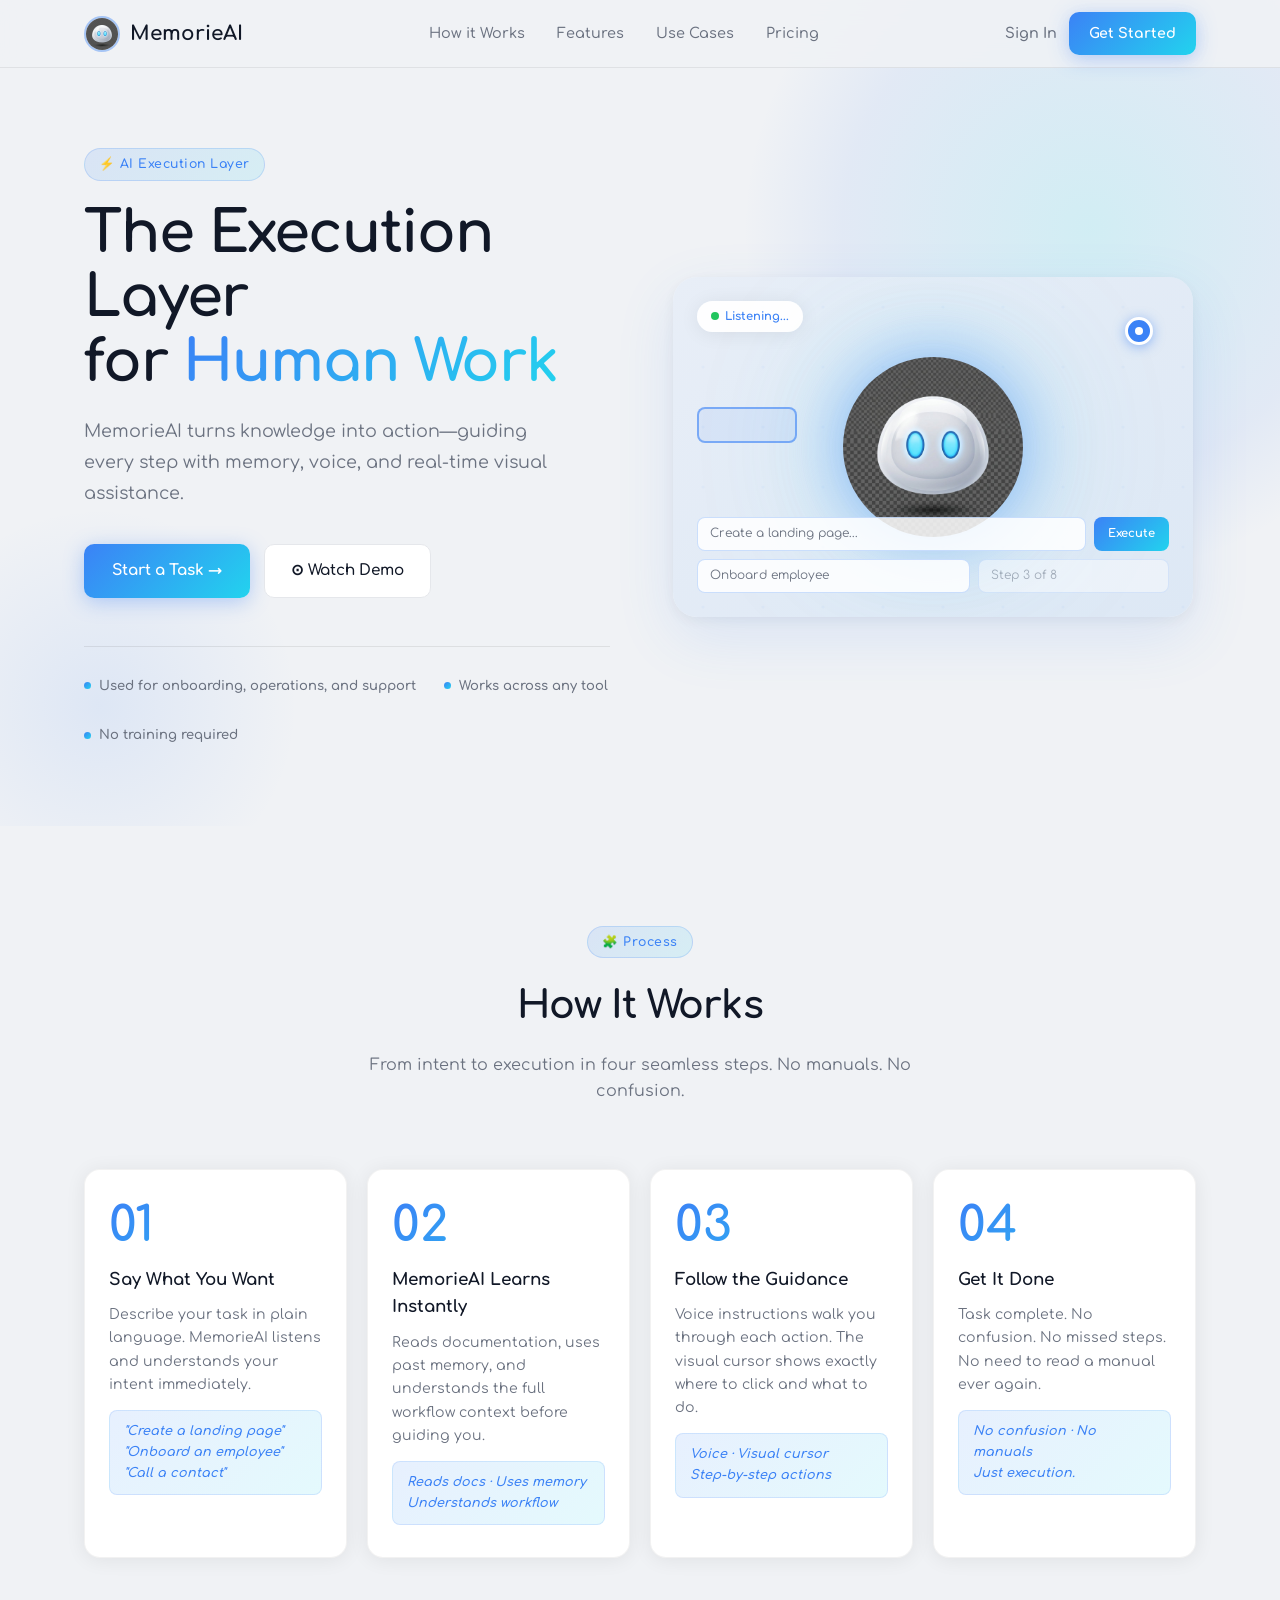
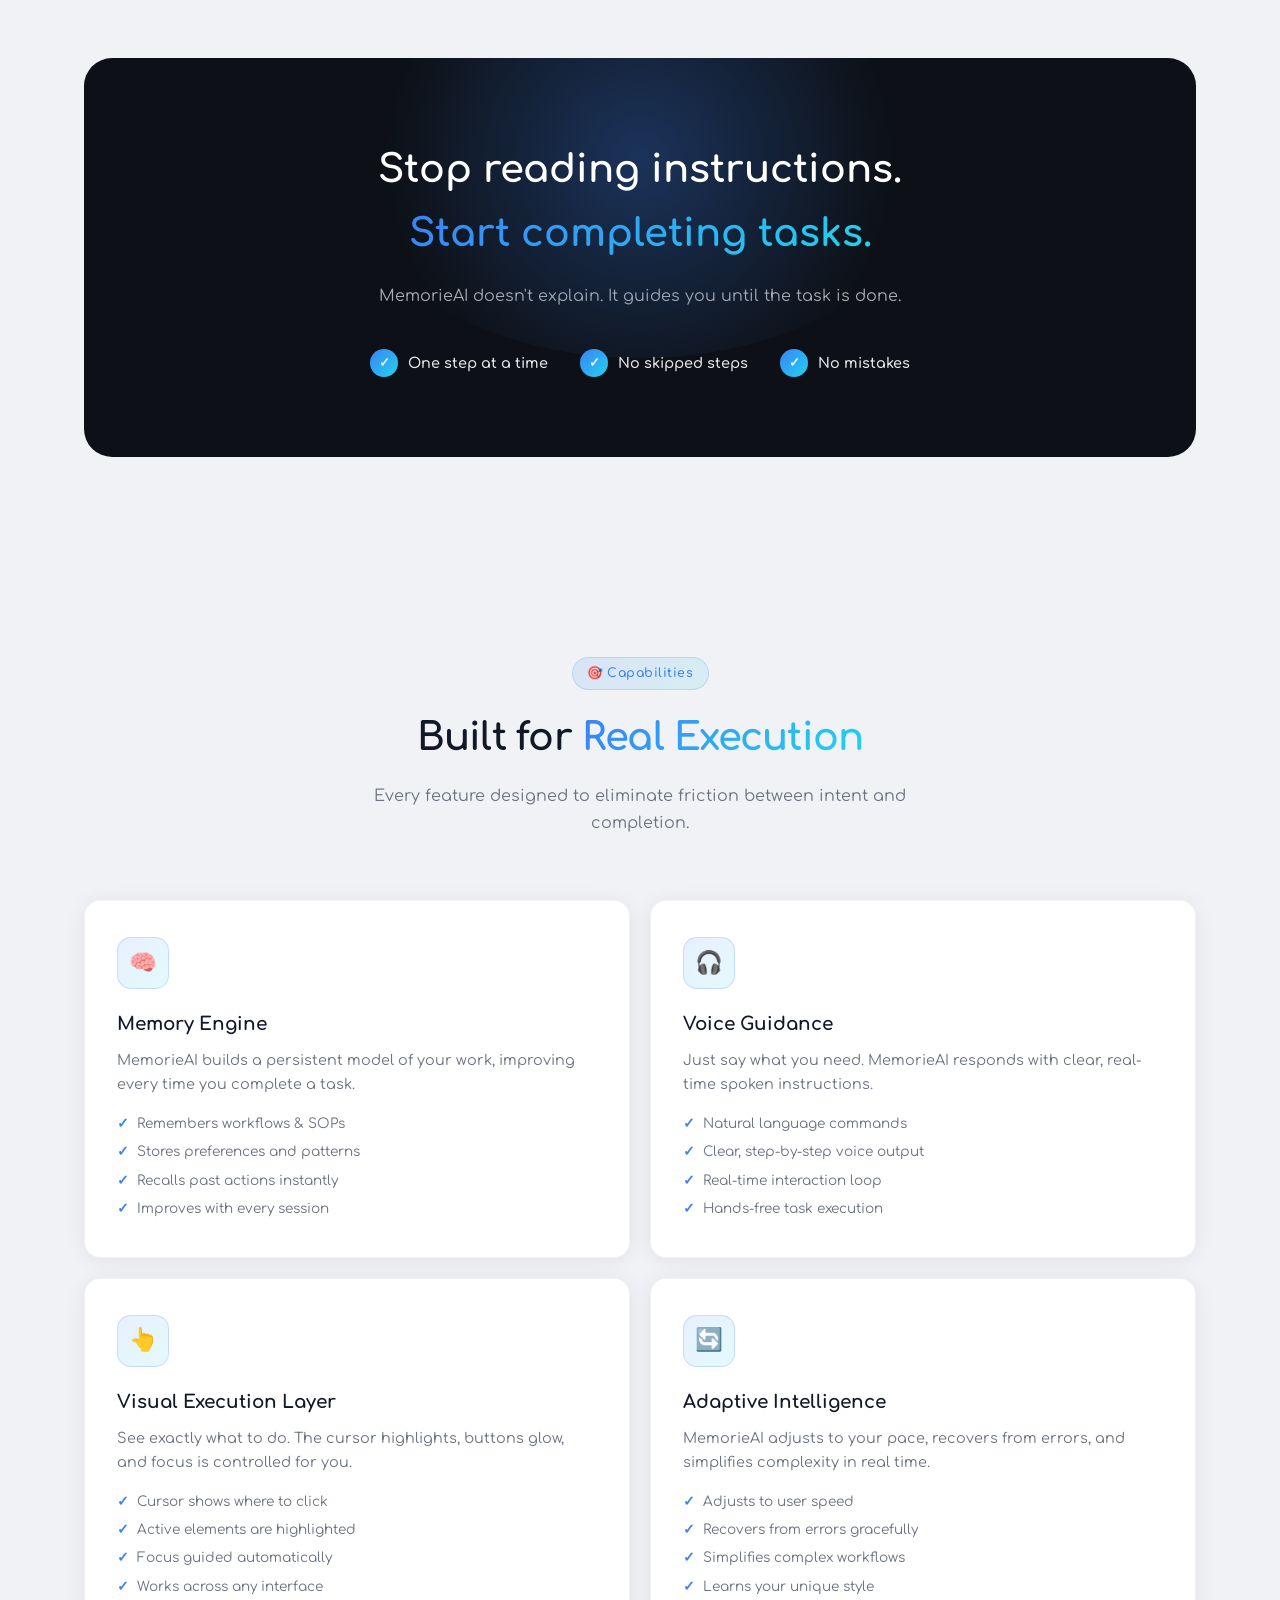
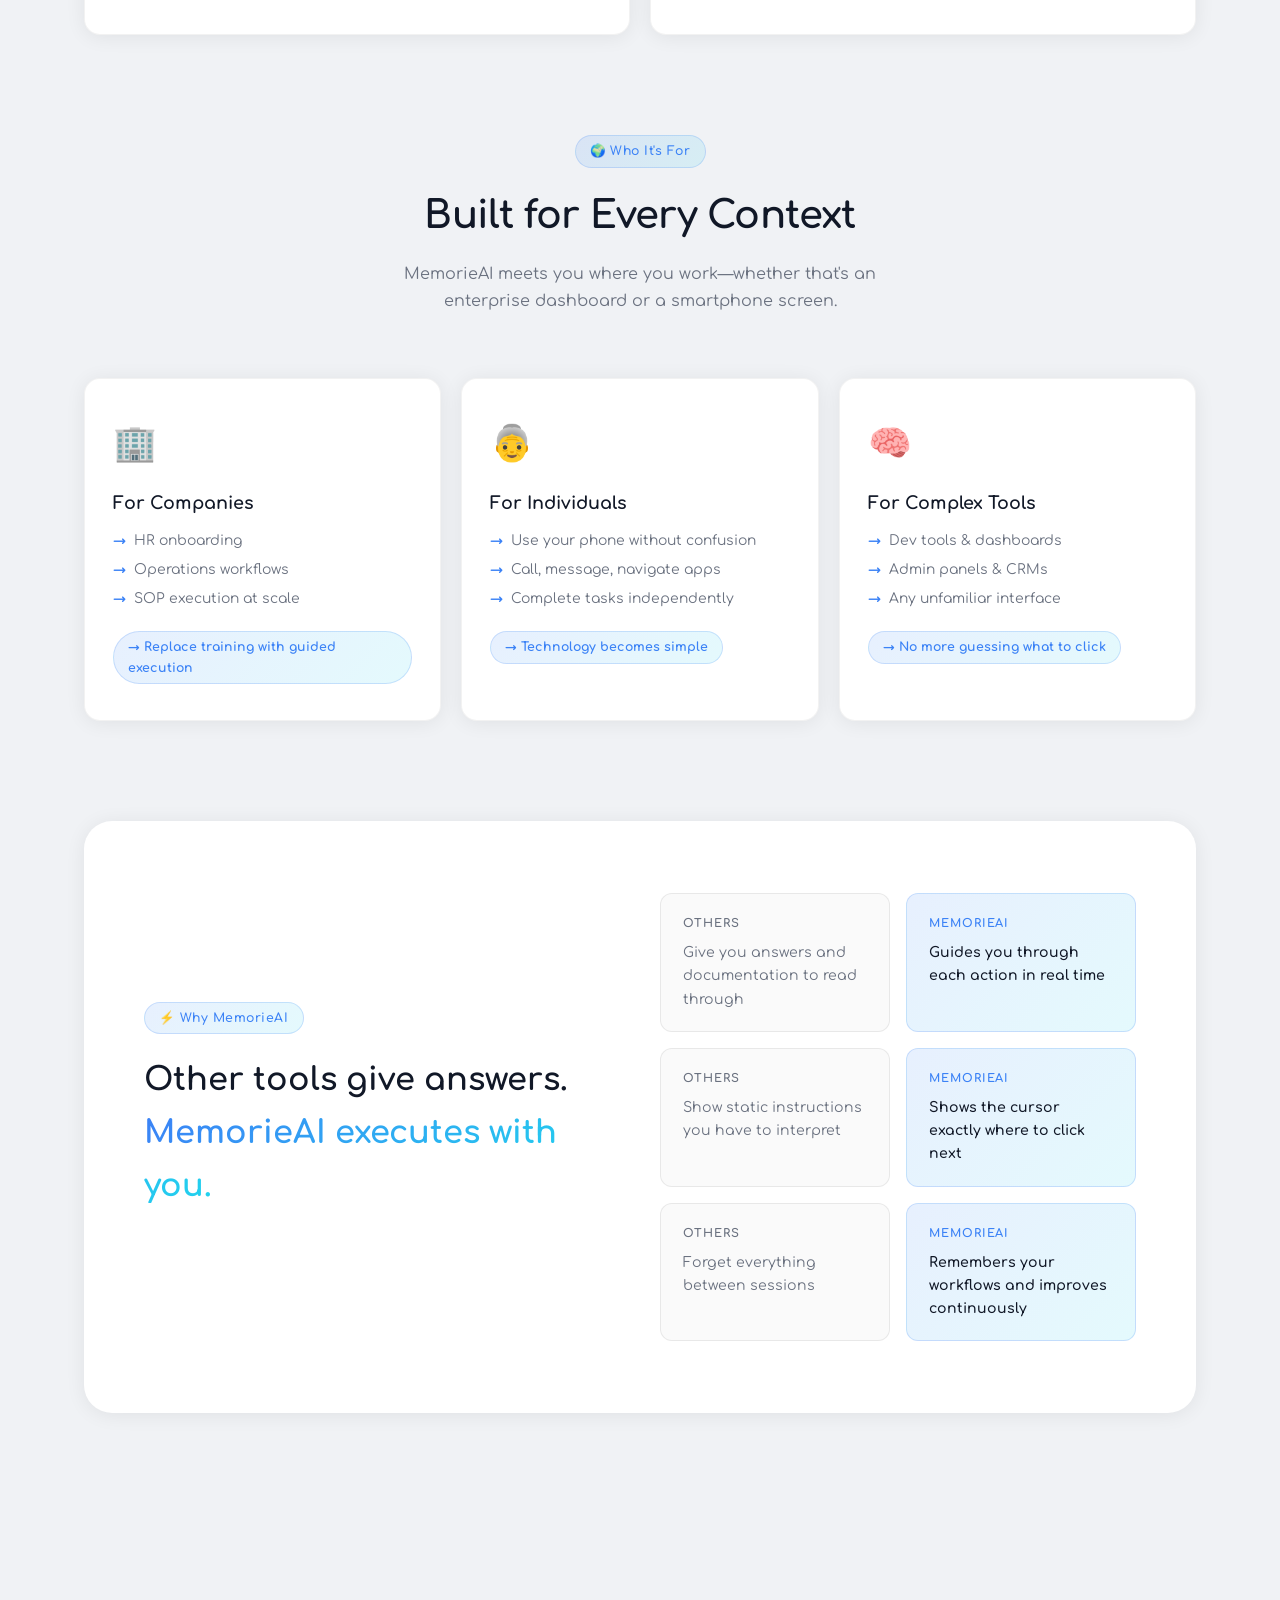
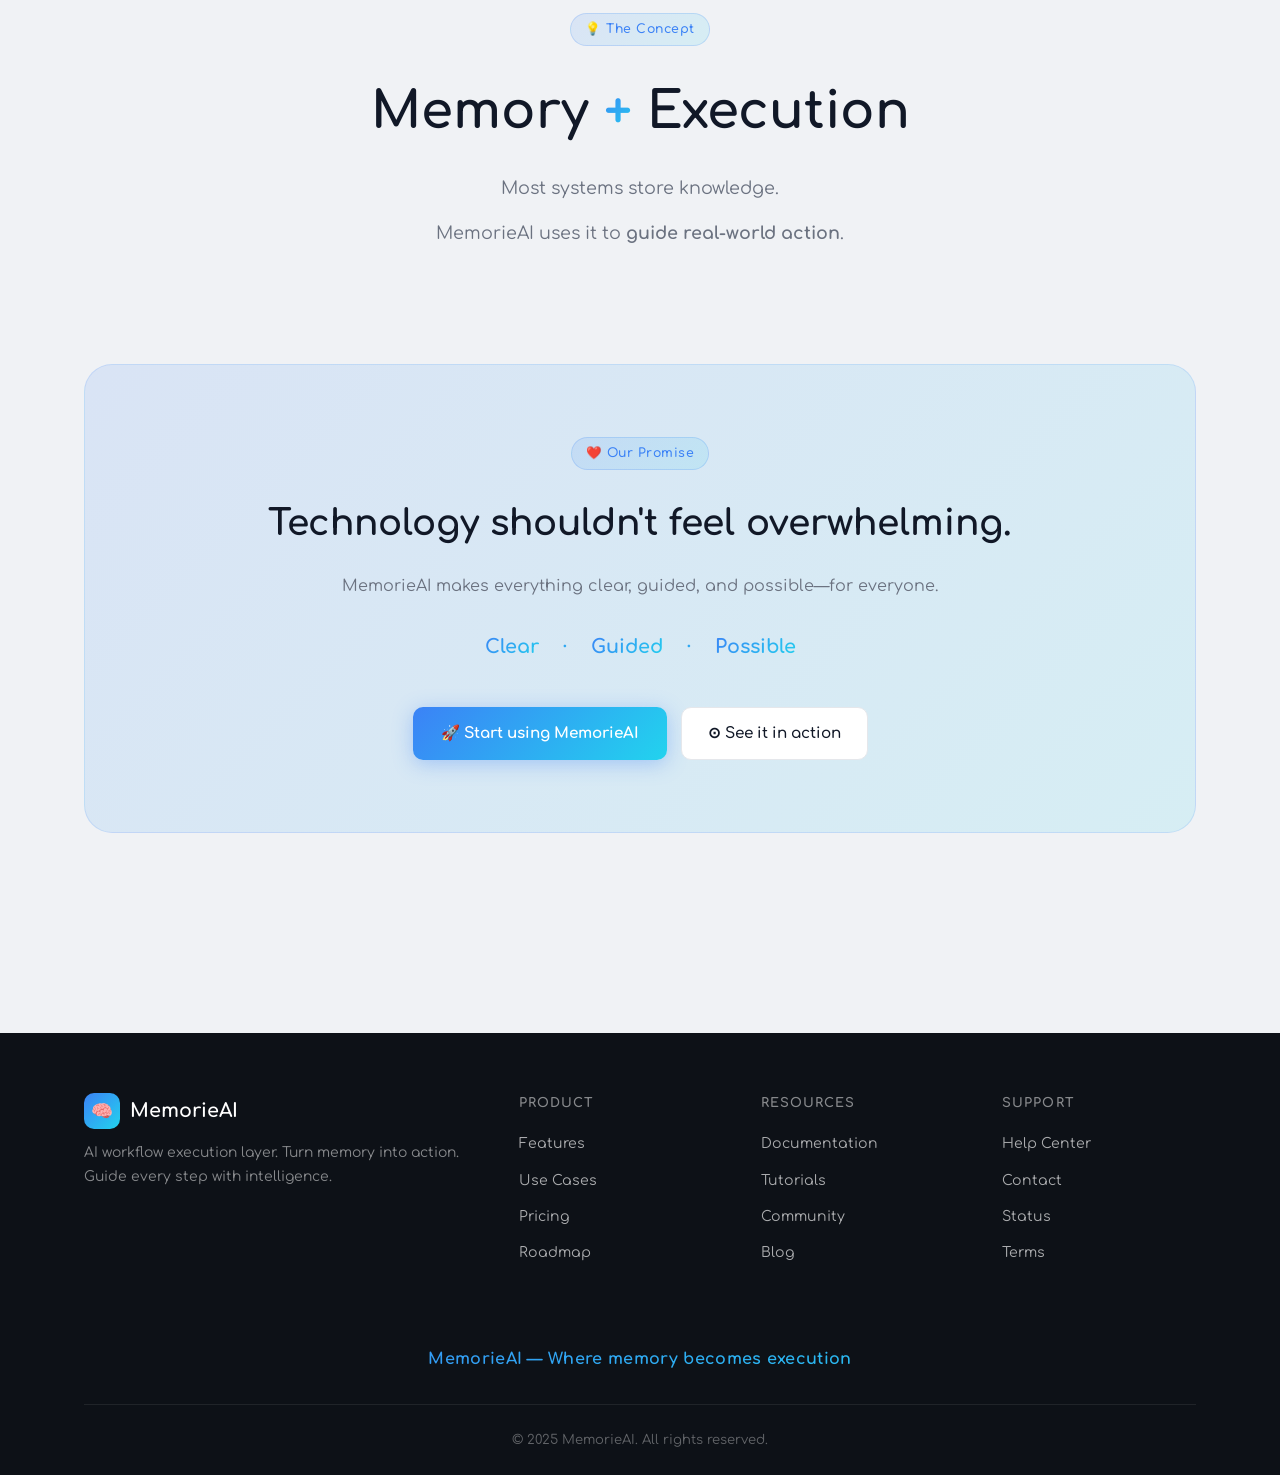
==== index.html @ c33ad973 "Add files via upload" ====
<!DOCTYPE html>
<html lang="en">
<head>
<meta charset="UTF-8" />
<meta name="viewport" content="width=device-width, initial-scale=1.0" />
<title>MemorieAI — Where memory becomes execution</title>
<link rel="preconnect" href="https://fonts.googleapis.com" />
<link rel="preconnect" href="https://fonts.gstatic.com" crossorigin />
<link href="https://fonts.googleapis.com/css2?family=Comfortaa:wght@300;400;500;600;700&display=swap" rel="stylesheet" />
<style>
/* ─── RESET & BASE ─── */
*, *::before, *::after { box-sizing: border-box; margin: 0; padding: 0; }
html { scroll-behavior: smooth; }

/* ─── MONTGET fallback stack (local font name users may have installed) ─── */
@font-face {
  font-family: 'Moonget';
  src: local('Moonget'), local('moonget');
  font-weight: 400 900;
}

:root {
  --bg:          #f0f2f5;
  --bg-card:     #ffffff;
  --bg-dark:     #0d1117;
  --text:        #111827;
  --text-muted:  #6b7280;
  --accent-blue: #3b82f6;
  --accent-cyan: #22d3ee;
  --gradient:    linear-gradient(135deg, #3b82f6 0%, #22d3ee 100%);
  --gradient-soft: linear-gradient(135deg, rgba(59,130,246,.12) 0%, rgba(34,211,238,.12) 100%);
  --radius:      16px;
  --radius-sm:   10px;
  --shadow:      0 2px 20px rgba(0,0,0,.07);
  --shadow-lg:   0 8px 40px rgba(59,130,246,.15);
  --font-head:   'Moonget', 'Comfortaa', sans-serif;
  --font-body:   'Comfortaa', sans-serif;
  --nav-h:       68px;
}

body {
  font-family: var(--font-body);
  background: var(--bg);
  color: var(--text);
  line-height: 1.65;
  overflow-x: hidden;
}

/* ─── SCROLLBAR ─── */
::-webkit-scrollbar { width: 6px; }
::-webkit-scrollbar-track { background: var(--bg); }
::-webkit-scrollbar-thumb { background: var(--accent-blue); border-radius: 99px; }

/* ─── UTILITY ─── */
.container { max-width: 1160px; margin: 0 auto; padding: 0 24px; }
.gradient-text {
  background: var(--gradient);
  -webkit-background-clip: text;
  -webkit-text-fill-color: transparent;
  background-clip: text;
}
.chip {
  display: inline-flex; align-items: center; gap: 6px;
  font-size: .78rem; font-weight: 600; letter-spacing: .04em;
  padding: 5px 14px; border-radius: 99px;
  background: var(--gradient-soft);
  color: var(--accent-blue); border: 1px solid rgba(59,130,246,.2);
}
.btn-primary {
  display: inline-flex; align-items: center; gap: 8px;
  padding: 14px 28px; border-radius: 10px;
  background: var(--gradient); color: #fff;
  font-family: var(--font-body); font-size: .95rem; font-weight: 700;
  border: none; cursor: pointer; text-decoration: none;
  transition: opacity .2s, transform .2s, box-shadow .2s;
  box-shadow: 0 4px 20px rgba(59,130,246,.35);
}
.btn-primary:hover { opacity: .92; transform: translateY(-1px); box-shadow: var(--shadow-lg); }
.btn-secondary {
  display: inline-flex; align-items: center; gap: 8px;
  padding: 13px 26px; border-radius: 10px;
  background: var(--bg-card); color: var(--text);
  font-family: var(--font-body); font-size: .95rem; font-weight: 600;
  border: 1.5px solid #e5e7eb; cursor: pointer; text-decoration: none;
  transition: border-color .2s, box-shadow .2s;
}
.btn-secondary:hover { border-color: var(--accent-blue); box-shadow: 0 0 0 3px rgba(59,130,246,.08); }

/* ─── NAVBAR ─── */
nav {
  position: fixed; top: 0; left: 0; right: 0; z-index: 100;
  height: var(--nav-h);
  background: rgba(240,242,245,.88);
  backdrop-filter: blur(14px);
  -webkit-backdrop-filter: blur(14px);
  border-bottom: 1px solid rgba(0,0,0,.07);
}
.nav-inner {
  display: flex; align-items: center; justify-content: space-between;
  height: 100%;
}
.logo {
  display: flex; align-items: center; gap: 10px;
  font-family: var(--font-head); font-size: 1.25rem; font-weight: 700;
  color: var(--text); text-decoration: none;
}
.logo-icon {
  width: 36px; height: 36px; border-radius: 10px;
  background: var(--gradient);
  display: flex; align-items: center; justify-content: center;
  font-size: 1.1rem;
}
.nav-links { display: flex; gap: 32px; list-style: none; }
.nav-links a {
  font-size: .9rem; font-weight: 500; color: var(--text-muted);
  text-decoration: none; transition: color .2s;
}
.nav-links a:hover { color: var(--accent-blue); }
.nav-actions { display: flex; align-items: center; gap: 12px; }
.nav-signin {
  font-size: .9rem; font-weight: 600; color: var(--text-muted);
  text-decoration: none; transition: color .2s;
}
.nav-signin:hover { color: var(--text); }

/* ─── HERO ─── */
.hero {
  padding: calc(var(--nav-h) + 80px) 0 80px;
  position: relative; overflow: hidden;
}
.hero-bg-blob {
  position: absolute; top: -120px; right: -160px;
  width: 700px; height: 700px; border-radius: 50%;
  background: radial-gradient(circle, rgba(34,211,238,.15) 0%, rgba(59,130,246,.08) 50%, transparent 70%);
  pointer-events: none;
}
.hero-bg-blob2 {
  position: absolute; bottom: -80px; left: -100px;
  width: 400px; height: 400px; border-radius: 50%;
  background: radial-gradient(circle, rgba(59,130,246,.1) 0%, transparent 70%);
  pointer-events: none;
}
.hero-inner {
  display: grid; grid-template-columns: 1fr 1fr;
  gap: 60px; align-items: center;
}
.hero-label { margin-bottom: 20px; }
.hero h1 {
  font-family: var(--font-head); font-size: clamp(2.4rem, 4.5vw, 3.6rem);
  font-weight: 800; line-height: 1.12; letter-spacing: -.02em;
  margin-bottom: 22px;
}
.hero p {
  font-size: 1.1rem; color: var(--text-muted);
  max-width: 480px; margin-bottom: 36px; line-height: 1.75;
}
.hero-cta { display: flex; gap: 14px; flex-wrap: wrap; }
.trust-strip {
  margin-top: 48px; padding-top: 28px;
  border-top: 1px solid rgba(0,0,0,.08);
  display: flex; gap: 28px; flex-wrap: wrap;
}
.trust-item {
  display: flex; align-items: center; gap: 8px;
  font-size: .82rem; font-weight: 600; color: var(--text-muted);
}
.trust-dot {
  width: 7px; height: 7px; border-radius: 50%;
  background: var(--gradient);
}

/* ─── HERO VISUAL ─── */
.hero-visual {
  position: relative; display: flex;
  align-items: center; justify-content: center;
}
.visual-card {
  width: 100%; max-width: 520px;
  background: linear-gradient(145deg, #e8eef7 0%, #dde8f5 100%);
  border-radius: 24px;
  padding: 32px;
  position: relative;
  box-shadow: 0 20px 60px rgba(59,130,246,.12), 0 4px 16px rgba(0,0,0,.06);
  overflow: hidden;
  min-height: 340px;
  display: flex; flex-direction: column; justify-content: center;
  align-items: center; gap: 20px;
}
.visual-card::before {
  content: '';
  position: absolute; inset: 0;
  background: url("data:image/svg+xml,%3Csvg width='60' height='60' viewBox='0 0 60 60' xmlns='http://www.w3.org/2000/svg'%3E%3Cg fill='none' fill-rule='evenodd'%3E%3Cg fill='%233b82f6' fill-opacity='0.04'%3E%3Ccircle cx='30' cy='30' r='1.5'/%3E%3C/g%3E%3C/g%3E%3C/svg%3E");
  pointer-events: none;
}
.ai-robot-img {
  width: 180px;
  height: 180px;
  object-fit: contain;
  filter: drop-shadow(0 0 32px rgba(59,130,246,0.5)) drop-shadow(0 0 64px rgba(34,211,238,0.25));
  animation: pulse-core 3s ease-in-out infinite;
  position: relative; z-index: 2;
  border-radius: 50%;
}
.ai-core {
  width: 120px; height: 120px; border-radius: 50%;
  background: var(--gradient);
  display: flex; align-items: center; justify-content: center;
  font-size: 3rem;
  box-shadow: 0 0 0 16px rgba(59,130,246,.1), 0 0 0 32px rgba(34,211,238,.06), 0 0 60px rgba(59,130,246,.3);
  animation: pulse-core 3s ease-in-out infinite;
  position: relative; z-index: 2;
}
@keyframes pulse-core {
  0%, 100% { box-shadow: 0 0 0 16px rgba(59,130,246,.1), 0 0 0 32px rgba(34,211,238,.06), 0 0 60px rgba(59,130,246,.3); }
  50% { box-shadow: 0 0 0 20px rgba(59,130,246,.15), 0 0 0 40px rgba(34,211,238,.08), 0 0 80px rgba(59,130,246,.4); }
}
.ui-overlay {
  position: absolute; bottom: 24px; left: 24px; right: 24px;
  display: flex; flex-direction: column; gap: 8px; z-index: 3;
}
.ui-row {
  display: flex; gap: 8px; align-items: center;
}
.ui-field {
  flex: 1; height: 34px; border-radius: 8px;
  background: rgba(255,255,255,.85);
  border: 1.5px solid rgba(59,130,246,.25);
  display: flex; align-items: center; padding: 0 12px;
  font-size: .75rem; color: var(--text-muted); font-family: var(--font-body);
}
.ui-btn-sm {
  height: 34px; padding: 0 14px; border-radius: 8px;
  background: var(--gradient); color: #fff;
  font-size: .72rem; font-weight: 700; font-family: var(--font-body);
  border: none; cursor: pointer; white-space: nowrap;
}
.cursor-indicator {
  position: absolute; top: 40px; right: 40px;
  width: 28px; height: 28px;
  background: var(--accent-blue); border-radius: 50%;
  border: 3px solid #fff;
  box-shadow: 0 2px 12px rgba(59,130,246,.5);
  animation: cursor-float 2.5s ease-in-out infinite;
  z-index: 4;
}
.cursor-indicator::after {
  content: ''; position: absolute;
  top: 50%; left: 50%; transform: translate(-50%,-50%);
  width: 8px; height: 8px; border-radius: 50%; background: #fff;
}
@keyframes cursor-float {
  0%, 100% { transform: translate(0, 0); }
  33% { transform: translate(-40px, 20px); }
  66% { transform: translate(20px, -10px); }
}
.highlight-box {
  position: absolute; top: 130px; left: 24px;
  border: 2px solid rgba(59,130,246,.6);
  border-radius: 8px; width: 100px; height: 36px;
  background: rgba(59,130,246,.08);
  animation: highlight-pulse 2s ease-in-out infinite;
  z-index: 3;
}
@keyframes highlight-pulse {
  0%, 100% { opacity: .8; }
  50% { opacity: 1; border-color: rgba(59,130,246,1); }
}
.voice-badge {
  position: absolute; top: 24px; left: 24px;
  background: rgba(255,255,255,.95); border-radius: 99px;
  padding: 6px 14px; font-size: .72rem; font-weight: 700;
  color: var(--accent-blue); display: flex; align-items: center; gap: 6px;
  box-shadow: var(--shadow); z-index: 4;
}
.voice-dot { width: 8px; height: 8px; border-radius: 50%; background: #22c55e; animation: blink 1.2s ease-in-out infinite; }
@keyframes blink { 0%, 100% { opacity: 1; } 50% { opacity: .3; } }

/* ─── HOW IT WORKS ─── */
.section { padding: 100px 0; }
.section-header { text-align: center; margin-bottom: 64px; }
.section-header h2 {
  font-family: var(--font-head); font-size: clamp(1.9rem, 3vw, 2.8rem);
  font-weight: 800; letter-spacing: -.02em; margin-bottom: 14px;
}
.section-header p { font-size: 1rem; color: var(--text-muted); max-width: 560px; margin: 0 auto; }

.steps-grid {
  display: grid; grid-template-columns: repeat(4, 1fr);
  gap: 20px;
}
.step-card {
  background: var(--bg-card); border-radius: var(--radius);
  padding: 32px 24px; position: relative;
  box-shadow: var(--shadow); border: 1px solid rgba(0,0,0,.05);
  transition: transform .25s, box-shadow .25s;
}
.step-card:hover { transform: translateY(-4px); box-shadow: var(--shadow-lg); }
.step-num {
  font-family: var(--font-head); font-size: 3rem; font-weight: 800;
  background: var(--gradient); -webkit-background-clip: text;
  -webkit-text-fill-color: transparent; background-clip: text;
  line-height: 1; margin-bottom: 16px;
}
.step-card h3 {
  font-family: var(--font-head); font-size: 1.05rem; font-weight: 700;
  margin-bottom: 10px;
}
.step-card p { font-size: .88rem; color: var(--text-muted); }
.step-example {
  margin-top: 14px; padding: 10px 14px; border-radius: 8px;
  background: var(--gradient-soft); border: 1px solid rgba(59,130,246,.15);
  font-size: .8rem; color: var(--accent-blue); font-weight: 600;
  font-style: italic;
}

/* ─── CORE VALUE ─── */
.core-value {
  background: var(--bg-dark); color: #fff;
  border-radius: 28px; padding: 80px 60px;
  text-align: center; position: relative; overflow: hidden;
  margin: 0 24px;
}
.core-value::before {
  content: '';
  position: absolute; top: -100px; left: 50%; transform: translateX(-50%);
  width: 600px; height: 400px; border-radius: 50%;
  background: radial-gradient(circle, rgba(59,130,246,.3) 0%, transparent 70%);
  pointer-events: none;
}
.core-value h2 {
  font-family: var(--font-head); font-size: clamp(1.8rem, 3vw, 2.6rem);
  font-weight: 800; margin-bottom: 18px; position: relative;
}
.core-value p { color: rgba(255,255,255,.65); font-size: 1rem; margin-bottom: 40px; }
.core-bullets {
  display: flex; justify-content: center; gap: 32px; flex-wrap: wrap;
}
.core-bullet {
  display: flex; align-items: center; gap: 10px;
  font-size: .9rem; font-weight: 600; color: rgba(255,255,255,.9);
}
.bullet-icon {
  width: 28px; height: 28px; border-radius: 50%;
  background: var(--gradient);
  display: flex; align-items: center; justify-content: center;
  font-size: .8rem;
}

/* ─── FEATURES ─── */
.features-grid {
  display: grid; grid-template-columns: repeat(2, 1fr); gap: 20px;
}
.feat-card {
  background: var(--bg-card); border-radius: var(--radius);
  padding: 36px 32px; box-shadow: var(--shadow);
  border: 1px solid rgba(0,0,0,.05);
  transition: transform .25s, box-shadow .25s;
}
.feat-card:hover { transform: translateY(-4px); box-shadow: var(--shadow-lg); }
.feat-icon {
  width: 52px; height: 52px; border-radius: 14px;
  background: var(--gradient-soft); border: 1px solid rgba(59,130,246,.2);
  display: flex; align-items: center; justify-content: center;
  font-size: 1.4rem; margin-bottom: 20px;
}
.feat-card h3 {
  font-family: var(--font-head); font-size: 1.15rem; font-weight: 700;
  margin-bottom: 10px;
}
.feat-card p { font-size: .9rem; color: var(--text-muted); margin-bottom: 16px; }
.feat-list { list-style: none; display: flex; flex-direction: column; gap: 6px; }
.feat-list li {
  font-size: .85rem; color: var(--text-muted);
  display: flex; align-items: center; gap: 8px;
}
.feat-list li::before { content: '✓'; color: var(--accent-blue); font-weight: 700; }

/* ─── USE CASES ─── */
.use-cases-grid {
  display: grid; grid-template-columns: repeat(3, 1fr); gap: 20px;
}
.use-card {
  background: var(--bg-card); border-radius: var(--radius);
  padding: 36px 28px; box-shadow: var(--shadow);
  border: 1px solid rgba(0,0,0,.05);
  transition: transform .25s, box-shadow .25s;
}
.use-card:hover { transform: translateY(-4px); box-shadow: var(--shadow-lg); }
.use-emoji { font-size: 2.2rem; margin-bottom: 16px; display: block; }
.use-card h3 {
  font-family: var(--font-head); font-size: 1.1rem; font-weight: 700;
  margin-bottom: 12px;
}
.use-card ul { list-style: none; margin-bottom: 20px; display: flex; flex-direction: column; gap: 6px; }
.use-card ul li {
  font-size: .87rem; color: var(--text-muted);
  display: flex; align-items: center; gap: 8px;
}
.use-card ul li::before { content: '→'; color: var(--accent-blue); font-weight: 700; }
.use-tag {
  display: inline-block; padding: 5px 14px; border-radius: 99px;
  background: var(--gradient-soft); border: 1px solid rgba(59,130,246,.2);
  font-size: .78rem; font-weight: 700; color: var(--accent-blue);
}

/* ─── DIFFERENTIATION ─── */
.diff-section {
  background: var(--bg-card); border-radius: 28px;
  padding: 72px 60px; margin: 0 24px;
  box-shadow: var(--shadow);
}
.diff-grid { display: grid; grid-template-columns: 1fr 1fr; gap: 40px; align-items: center; }
.diff-side h2 {
  font-family: var(--font-head); font-size: clamp(1.7rem, 2.5vw, 2.2rem);
  font-weight: 800; margin-bottom: 20px;
}
.diff-compare { display: flex; flex-direction: column; gap: 16px; }
.diff-row { display: grid; grid-template-columns: 1fr 1fr; gap: 16px; }
.diff-box {
  padding: 20px 22px; border-radius: 12px; border: 1px solid rgba(0,0,0,.07);
}
.diff-box.old {
  background: #fafafa;
}
.diff-box.new {
  background: var(--gradient-soft); border-color: rgba(59,130,246,.2);
}
.diff-label {
  font-size: .72rem; font-weight: 700; letter-spacing: .08em;
  text-transform: uppercase; margin-bottom: 8px;
}
.diff-box.old .diff-label { color: var(--text-muted); }
.diff-box.new .diff-label { color: var(--accent-blue); }
.diff-box p { font-size: .88rem; color: var(--text-muted); }
.diff-box.new p { color: var(--text); font-weight: 600; }

/* ─── BIG IDEA ─── */
.big-idea {
  text-align: center; padding: 100px 0;
}
.big-idea h2 {
  font-family: var(--font-head); font-size: clamp(2rem, 4vw, 3.4rem);
  font-weight: 800; margin-bottom: 20px;
}
.big-idea p { font-size: 1.1rem; color: var(--text-muted); max-width: 560px; margin: 0 auto 16px; }

/* ─── EMOTIONAL CLOSE ─── */
.emotional {
  background: var(--gradient-soft); border-radius: 28px;
  padding: 72px 60px; margin: 0 24px; text-align: center;
  border: 1px solid rgba(59,130,246,.15);
}
.emotional h2 {
  font-family: var(--font-head); font-size: clamp(1.7rem, 2.8vw, 2.4rem);
  font-weight: 800; margin-bottom: 20px;
}
.emotional p { font-size: 1rem; color: var(--text-muted); margin-bottom: 32px; }
.emotional-words { display: flex; justify-content: center; gap: 24px; flex-wrap: wrap; margin-bottom: 44px; }
.emotional-word {
  font-family: var(--font-head); font-size: 1.2rem; font-weight: 700;
  background: var(--gradient); -webkit-background-clip: text;
  -webkit-text-fill-color: transparent; background-clip: text;
}
.final-cta { display: flex; justify-content: center; gap: 14px; flex-wrap: wrap; }

/* ─── FOOTER ─── */
footer {
  background: var(--bg-dark); color: #fff;
  padding: 60px 0 0;
  margin-top: 100px;
}
.footer-inner {
  display: grid; grid-template-columns: 2fr 1fr 1fr 1fr;
  gap: 48px; margin-bottom: 48px;
}
.footer-logo {
  display: flex; align-items: center; gap: 10px;
  font-family: var(--font-head); font-size: 1.2rem; font-weight: 700;
  color: #fff; text-decoration: none; margin-bottom: 12px;
}
.footer-desc { font-size: .87rem; color: rgba(255,255,255,.5); line-height: 1.7; }
.footer-col h4 {
  font-size: .8rem; font-weight: 700; letter-spacing: .08em;
  text-transform: uppercase; color: rgba(255,255,255,.5);
  margin-bottom: 16px;
}
.footer-col ul { list-style: none; display: flex; flex-direction: column; gap: 10px; }
.footer-col ul li a {
  font-size: .88rem; color: rgba(255,255,255,.65);
  text-decoration: none; transition: color .2s;
}
.footer-col ul li a:hover { color: #fff; }
.footer-bottom {
  border-top: 1px solid rgba(255,255,255,.08);
  padding: 24px 0; text-align: center;
  font-size: .82rem; color: rgba(255,255,255,.35);
}
.footer-tagline {
  text-align: center; padding: 32px;
  font-family: var(--font-head); font-size: 1rem; font-weight: 700;
  background: var(--gradient); -webkit-background-clip: text;
  -webkit-text-fill-color: transparent; background-clip: text;
  letter-spacing: .02em;
}

/* ─── ANIMATIONS ─── */
@keyframes fade-up {
  from { opacity: 0; transform: translateY(24px); }
  to   { opacity: 1; transform: translateY(0); }
}
.fade-up { animation: fade-up .7s ease both; }
.delay-1 { animation-delay: .1s; }
.delay-2 { animation-delay: .2s; }
.delay-3 { animation-delay: .3s; }
.delay-4 { animation-delay: .45s; }
.delay-5 { animation-delay: .6s; }

/* ─── RESPONSIVE ─── */
@media (max-width: 900px) {
  .hero-inner { grid-template-columns: 1fr; }
  .hero-visual { order: -1; }
  .steps-grid { grid-template-columns: repeat(2, 1fr); }
  .features-grid { grid-template-columns: 1fr; }
  .use-cases-grid { grid-template-columns: 1fr; }
  .diff-grid { grid-template-columns: 1fr; }
  .footer-inner { grid-template-columns: 1fr 1fr; }
  .nav-links { display: none; }
  .core-value, .diff-section, .emotional { margin: 0; border-radius: 20px; padding: 48px 28px; }
}
@media (max-width: 600px) {
  .steps-grid { grid-template-columns: 1fr; }
  .footer-inner { grid-template-columns: 1fr; }
  .diff-row { grid-template-columns: 1fr; }
}
</style>
</head>
<body>

<!-- NAV -->
<nav>
  <div class="container nav-inner">
    <a href="#" class="logo">
      <img src="[data-uri]" alt="MemorieAI" style="width:36px;height:36px;border-radius:50%;object-fit:cover;border:2px solid rgba(59,130,246,0.4);" />
      MemorieAI
    </a>
    <ul class="nav-links">
      <li><a href="#how-it-works">How it Works</a></li>
      <li><a href="#features">Features</a></li>
      <li><a href="#use-cases">Use Cases</a></li>
      <li><a href="#pricing">Pricing</a></li>
    </ul>
    <div class="nav-actions">
      <a href="#" class="nav-signin">Sign In</a>
      <a href="#" class="btn-primary" style="padding:10px 20px;font-size:.88rem;">Get Started</a>
    </div>
  </div>
</nav>

<!-- HERO -->
<section class="hero">
  <div class="hero-bg-blob"></div>
  <div class="hero-bg-blob2"></div>
  <div class="container hero-inner">
    <div class="hero-content">
      <div class="hero-label fade-up">
        <span class="chip">⚡ AI Execution Layer</span>
      </div>
      <h1 class="fade-up delay-1">
        The Execution Layer<br />
        for <span class="gradient-text">Human Work</span>
      </h1>
      <p class="fade-up delay-2">
        MemorieAI turns knowledge into action—guiding every step with memory, voice, and real-time visual assistance.
      </p>
      <div class="hero-cta fade-up delay-3">
        <a href="#" class="btn-primary">Start a Task →</a>
        <a href="#" class="btn-secondary">⊙ Watch Demo</a>
      </div>
      <div class="trust-strip fade-up delay-4">
        <div class="trust-item"><div class="trust-dot"></div>Used for onboarding, operations, and support</div>
        <div class="trust-item"><div class="trust-dot"></div>Works across any tool</div>
        <div class="trust-item"><div class="trust-dot"></div>No training required</div>
      </div>
    </div>
    <div class="hero-visual fade-up delay-2">
      <div class="visual-card">
        <div class="voice-badge"><div class="voice-dot"></div>Listening...</div>
        <div class="cursor-indicator"></div>
        <div class="highlight-box"></div>
        <img src="[data-uri]" alt="MemorieAI Robot" class="ai-robot-img" />
        <div class="ui-overlay">
          <div class="ui-row">
            <div class="ui-field">Create a landing page...</div>
            <button class="ui-btn-sm">Execute</button>
          </div>
          <div class="ui-row">
            <div class="ui-field" style="flex:.6;">Onboard employee</div>
            <div class="ui-field" style="flex:.4; opacity:.5;">Step 3 of 8</div>
          </div>
        </div>
      </div>
    </div>
  </div>
</section>

<!-- HOW IT WORKS -->
<section class="section" id="how-it-works">
  <div class="container">
    <div class="section-header">
      <span class="chip" style="margin-bottom:16px;">🧩 Process</span>
      <h2>How It Works</h2>
      <p>From intent to execution in four seamless steps. No manuals. No confusion.</p>
    </div>
    <div class="steps-grid">
      <div class="step-card fade-up">
        <div class="step-num">01</div>
        <h3>Say What You Want</h3>
        <p>Describe your task in plain language. MemorieAI listens and understands your intent immediately.</p>
        <div class="step-example">"Create a landing page"<br />"Onboard an employee"<br />"Call a contact"</div>
      </div>
      <div class="step-card fade-up delay-1">
        <div class="step-num">02</div>
        <h3>MemorieAI Learns Instantly</h3>
        <p>Reads documentation, uses past memory, and understands the full workflow context before guiding you.</p>
        <div class="step-example">Reads docs · Uses memory<br />Understands workflow</div>
      </div>
      <div class="step-card fade-up delay-2">
        <div class="step-num">03</div>
        <h3>Follow the Guidance</h3>
        <p>Voice instructions walk you through each action. The visual cursor shows exactly where to click and what to do.</p>
        <div class="step-example">Voice · Visual cursor<br />Step-by-step actions</div>
      </div>
      <div class="step-card fade-up delay-3">
        <div class="step-num">04</div>
        <h3>Get It Done</h3>
        <p>Task complete. No confusion. No missed steps. No need to read a manual ever again.</p>
        <div class="step-example">No confusion · No manuals<br />Just execution.</div>
      </div>
    </div>
  </div>
</section>

<!-- CORE VALUE -->
<section class="section" style="padding-top:0;">
  <div class="container" style="padding:0;">
    <div class="core-value">
      <h2>Stop reading instructions.<br /><span class="gradient-text">Start completing tasks.</span></h2>
      <p>MemorieAI doesn't explain. It guides you until the task is done.</p>
      <div class="core-bullets">
        <div class="core-bullet"><div class="bullet-icon">✓</div>One step at a time</div>
        <div class="core-bullet"><div class="bullet-icon">✓</div>No skipped steps</div>
        <div class="core-bullet"><div class="bullet-icon">✓</div>No mistakes</div>
      </div>
    </div>
  </div>
</section>

<!-- FEATURES -->
<section class="section" id="features">
  <div class="container">
    <div class="section-header">
      <span class="chip" style="margin-bottom:16px;">🎯 Capabilities</span>
      <h2>Built for <span class="gradient-text">Real Execution</span></h2>
      <p>Every feature designed to eliminate friction between intent and completion.</p>
    </div>
    <div class="features-grid">
      <div class="feat-card fade-up">
        <div class="feat-icon">🧠</div>
        <h3>Memory Engine</h3>
        <p>MemorieAI builds a persistent model of your work, improving every time you complete a task.</p>
        <ul class="feat-list">
          <li>Remembers workflows & SOPs</li>
          <li>Stores preferences and patterns</li>
          <li>Recalls past actions instantly</li>
          <li>Improves with every session</li>
        </ul>
      </div>
      <div class="feat-card fade-up delay-1">
        <div class="feat-icon">🎧</div>
        <h3>Voice Guidance</h3>
        <p>Just say what you need. MemorieAI responds with clear, real-time spoken instructions.</p>
        <ul class="feat-list">
          <li>Natural language commands</li>
          <li>Clear, step-by-step voice output</li>
          <li>Real-time interaction loop</li>
          <li>Hands-free task execution</li>
        </ul>
      </div>
      <div class="feat-card fade-up delay-2">
        <div class="feat-icon">👆</div>
        <h3>Visual Execution Layer</h3>
        <p>See exactly what to do. The cursor highlights, buttons glow, and focus is controlled for you.</p>
        <ul class="feat-list">
          <li>Cursor shows where to click</li>
          <li>Active elements are highlighted</li>
          <li>Focus guided automatically</li>
          <li>Works across any interface</li>
        </ul>
      </div>
      <div class="feat-card fade-up delay-3">
        <div class="feat-icon">🔄</div>
        <h3>Adaptive Intelligence</h3>
        <p>MemorieAI adjusts to your pace, recovers from errors, and simplifies complexity in real time.</p>
        <ul class="feat-list">
          <li>Adjusts to user speed</li>
          <li>Recovers from errors gracefully</li>
          <li>Simplifies complex workflows</li>
          <li>Learns your unique style</li>
        </ul>
      </div>
    </div>
  </div>
</section>

<!-- USE CASES -->
<section class="section" id="use-cases" style="padding-top:0;">
  <div class="container">
    <div class="section-header">
      <span class="chip" style="margin-bottom:16px;">🌍 Who It's For</span>
      <h2>Built for Every Context</h2>
      <p>MemorieAI meets you where you work—whether that's an enterprise dashboard or a smartphone screen.</p>
    </div>
    <div class="use-cases-grid">
      <div class="use-card fade-up">
        <span class="use-emoji">🏢</span>
        <h3>For Companies</h3>
        <ul>
          <li>HR onboarding</li>
          <li>Operations workflows</li>
          <li>SOP execution at scale</li>
        </ul>
        <span class="use-tag">→ Replace training with guided execution</span>
      </div>
      <div class="use-card fade-up delay-1">
        <span class="use-emoji">👵</span>
        <h3>For Individuals</h3>
        <ul>
          <li>Use your phone without confusion</li>
          <li>Call, message, navigate apps</li>
          <li>Complete tasks independently</li>
        </ul>
        <span class="use-tag">→ Technology becomes simple</span>
      </div>
      <div class="use-card fade-up delay-2">
        <span class="use-emoji">🧠</span>
        <h3>For Complex Tools</h3>
        <ul>
          <li>Dev tools & dashboards</li>
          <li>Admin panels & CRMs</li>
          <li>Any unfamiliar interface</li>
        </ul>
        <span class="use-tag">→ No more guessing what to click</span>
      </div>
    </div>
  </div>
</section>

<!-- DIFFERENTIATION -->
<section class="section" style="padding-top:0;">
  <div class="container" style="padding:0;">
    <div class="diff-section">
      <div class="diff-grid">
        <div class="diff-side">
          <span class="chip" style="margin-bottom:20px;">⚡ Why MemorieAI</span>
          <h2>Other tools give answers.<br /><span class="gradient-text">MemorieAI executes with you.</span></h2>
        </div>
        <div class="diff-compare">
          <div class="diff-row">
            <div class="diff-box old">
              <div class="diff-label">Others</div>
              <p>Give you answers and documentation to read through</p>
            </div>
            <div class="diff-box new">
              <div class="diff-label">MemorieAI</div>
              <p>Guides you through each action in real time</p>
            </div>
          </div>
          <div class="diff-row">
            <div class="diff-box old">
              <div class="diff-label">Others</div>
              <p>Show static instructions you have to interpret</p>
            </div>
            <div class="diff-box new">
              <div class="diff-label">MemorieAI</div>
              <p>Shows the cursor exactly where to click next</p>
            </div>
          </div>
          <div class="diff-row">
            <div class="diff-box old">
              <div class="diff-label">Others</div>
              <p>Forget everything between sessions</p>
            </div>
            <div class="diff-box new">
              <div class="diff-label">MemorieAI</div>
              <p>Remembers your workflows and improves continuously</p>
            </div>
          </div>
        </div>
      </div>
    </div>
  </div>
</section>

<!-- BIG IDEA -->
<section class="section big-idea">
  <div class="container">
    <span class="chip" style="margin-bottom:24px;">💡 The Concept</span>
    <h2>Memory <span class="gradient-text">+</span> Execution</h2>
    <p>Most systems store knowledge.</p>
    <p>MemorieAI uses it to <strong>guide real-world action</strong>.</p>
  </div>
</section>

<!-- EMOTIONAL CLOSE -->
<section class="section" style="padding-top:0;">
  <div class="container" style="padding:0;">
    <div class="emotional">
      <span class="chip" style="margin-bottom:24px;">❤️ Our Promise</span>
      <h2>Technology shouldn't feel overwhelming.</h2>
      <p>MemorieAI makes everything clear, guided, and possible—for everyone.</p>
      <div class="emotional-words">
        <span class="emotional-word">Clear</span>
        <span class="emotional-word">·</span>
        <span class="emotional-word">Guided</span>
        <span class="emotional-word">·</span>
        <span class="emotional-word">Possible</span>
      </div>
      <div class="final-cta">
        <a href="#" class="btn-primary">🚀 Start using MemorieAI</a>
        <a href="#" class="btn-secondary">⊙ See it in action</a>
      </div>
    </div>
  </div>
</section>

<!-- FOOTER -->
<footer>
  <div class="container">
    <div class="footer-inner">
      <div>
        <a href="#" class="footer-logo">
          <div class="logo-icon">🧠</div>
          MemorieAI
        </a>
        <p class="footer-desc">AI workflow execution layer. Turn memory into action.<br />Guide every step with intelligence.</p>
      </div>
      <div class="footer-col">
        <h4>Product</h4>
        <ul>
          <li><a href="#">Features</a></li>
          <li><a href="#">Use Cases</a></li>
          <li><a href="#">Pricing</a></li>
          <li><a href="#">Roadmap</a></li>
        </ul>
      </div>
      <div class="footer-col">
        <h4>Resources</h4>
        <ul>
          <li><a href="#">Documentation</a></li>
          <li><a href="#">Tutorials</a></li>
          <li><a href="#">Community</a></li>
          <li><a href="#">Blog</a></li>
        </ul>
      </div>
      <div class="footer-col">
        <h4>Support</h4>
        <ul>
          <li><a href="#">Help Center</a></li>
          <li><a href="#">Contact</a></li>
          <li><a href="#">Status</a></li>
          <li><a href="#">Terms</a></li>
        </ul>
      </div>
    </div>
    <div class="footer-tagline">MemorieAI — Where memory becomes execution</div>
    <div class="footer-bottom">© 2025 MemorieAI. All rights reserved.</div>
  </div>
</footer>

<script>
// Intersection Observer for scroll-triggered fade-up
const observer = new IntersectionObserver((entries) => {
  entries.forEach(entry => {
    if (entry.isIntersecting) {
      entry.target.style.animationPlayState = 'running';
      observer.unobserve(entry.target);
    }
  });
}, { threshold: 0.12 });

document.querySelectorAll('.fade-up').forEach(el => {
  el.style.animationPlayState = 'paused';
  observer.observe(el);
});

// Hero elements play immediately
document.querySelectorAll('.hero .fade-up').forEach(el => {
  el.style.animationPlayState = 'running';
});
</script>
</body>
</html>
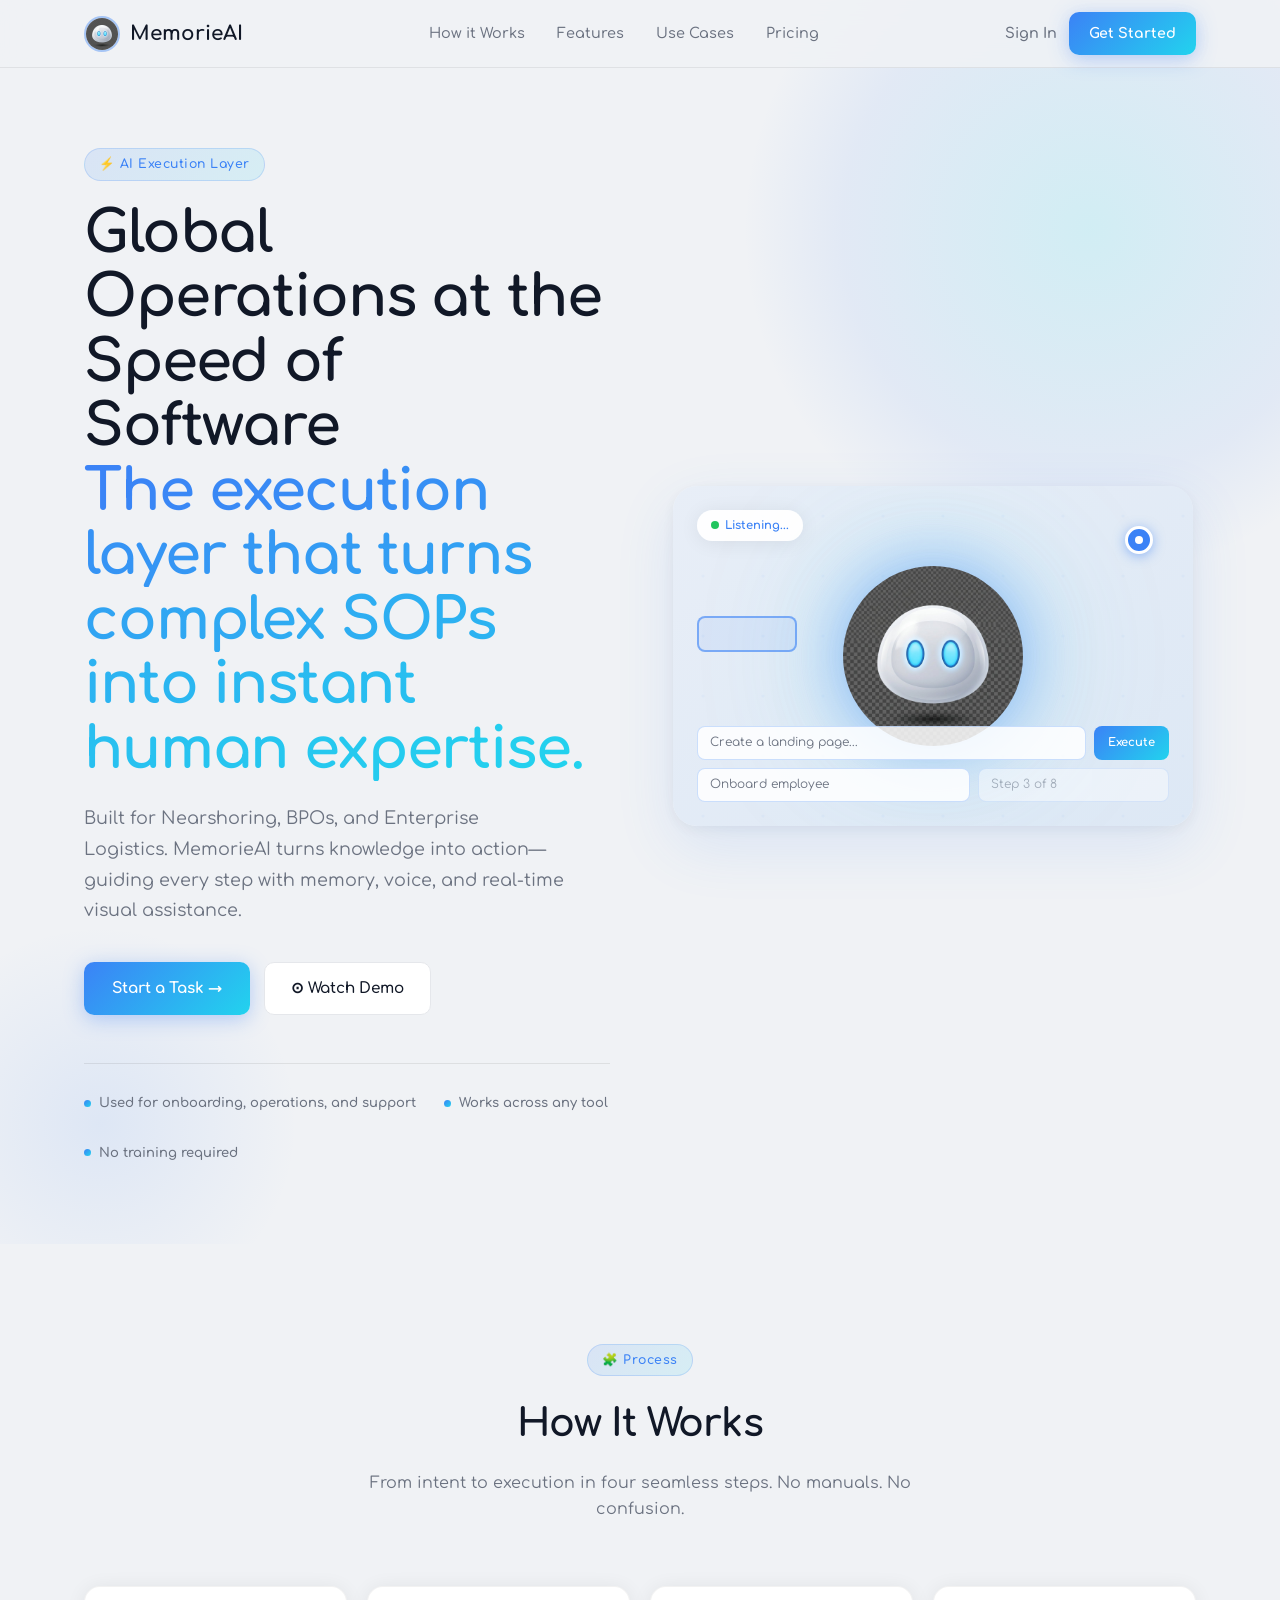
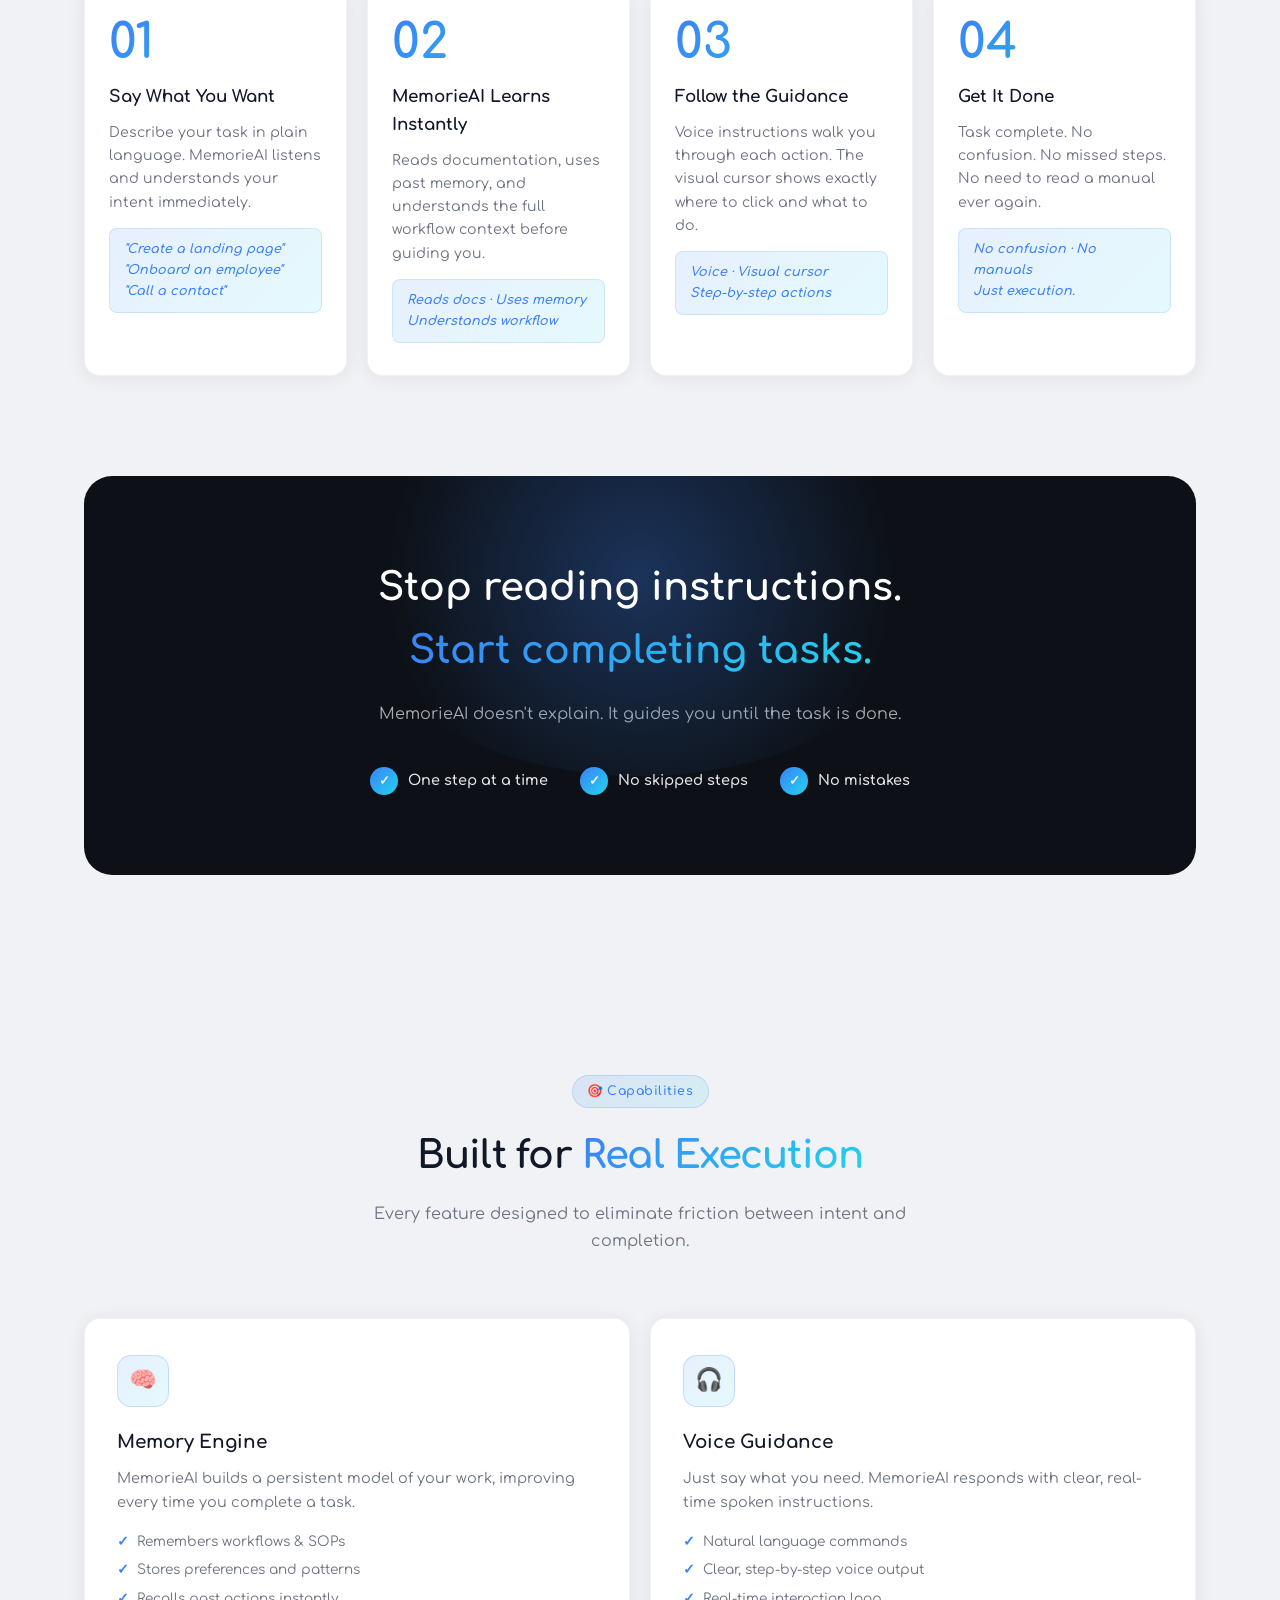
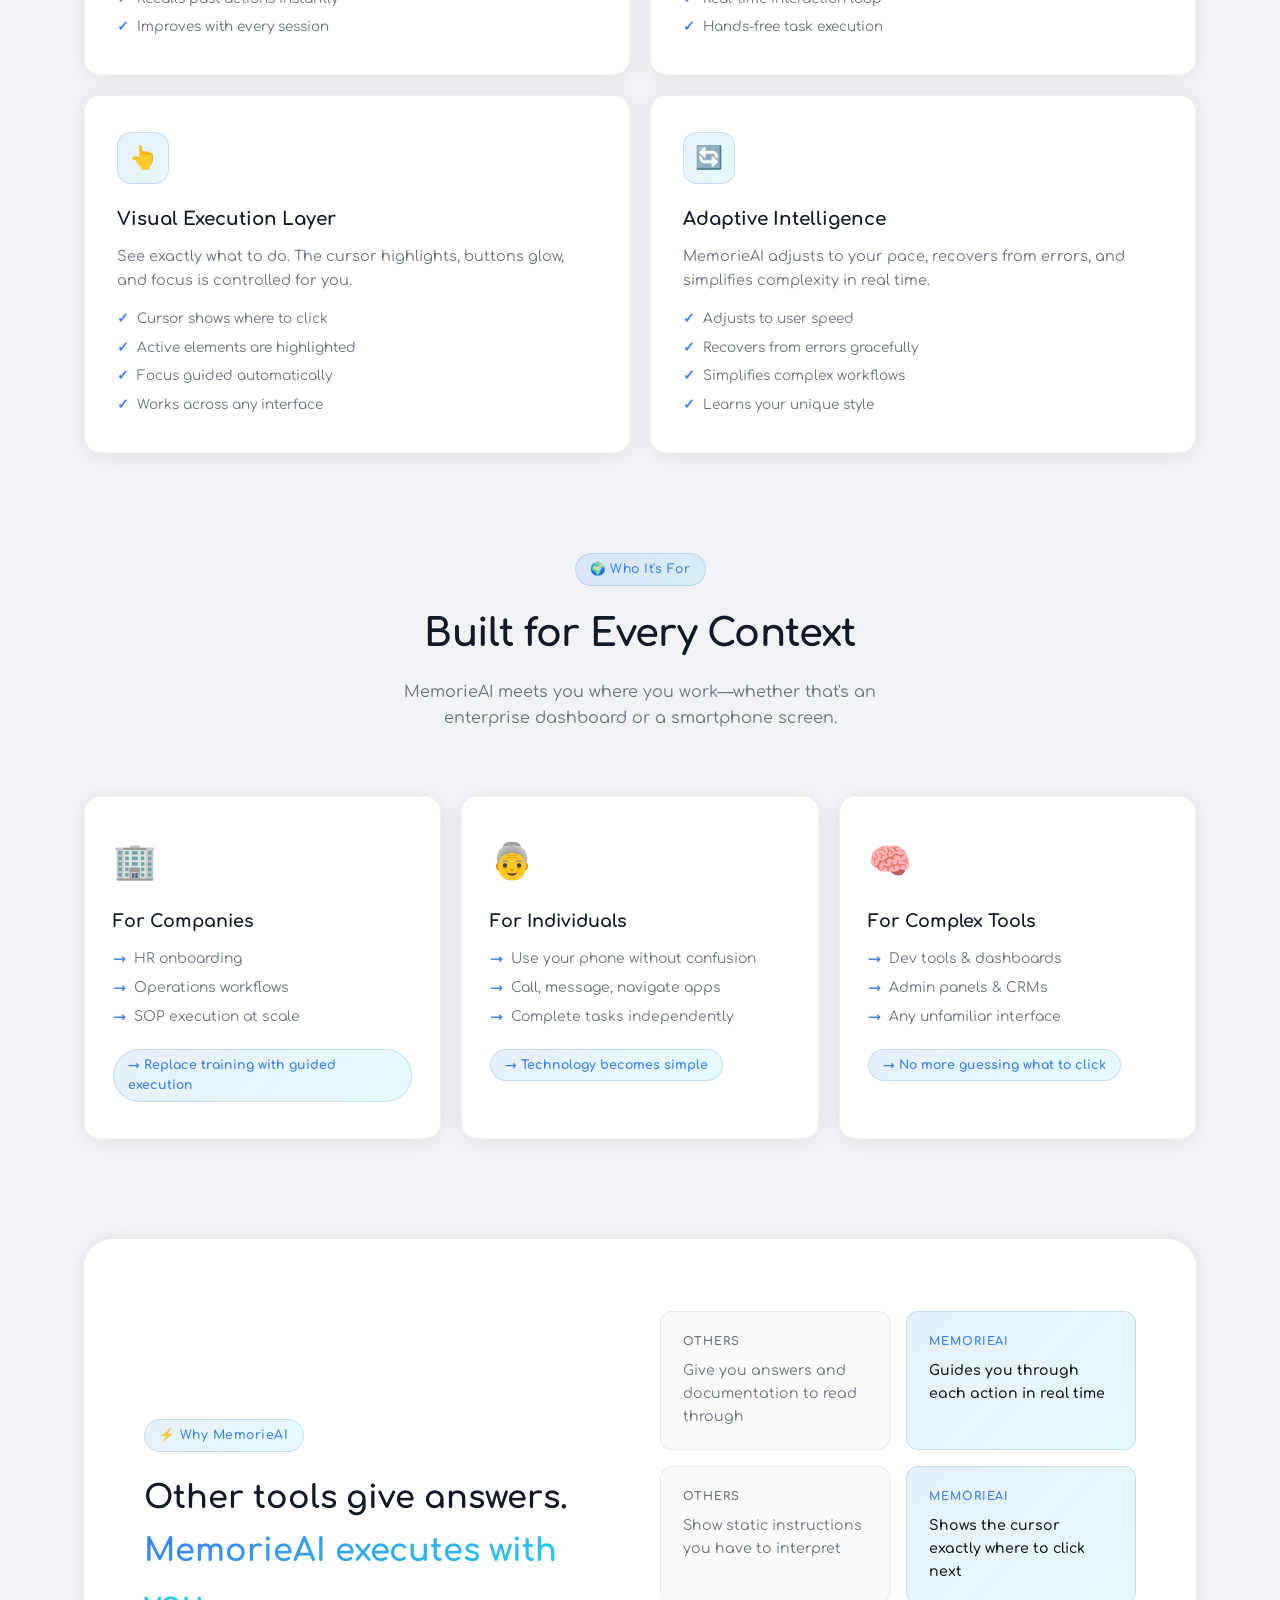
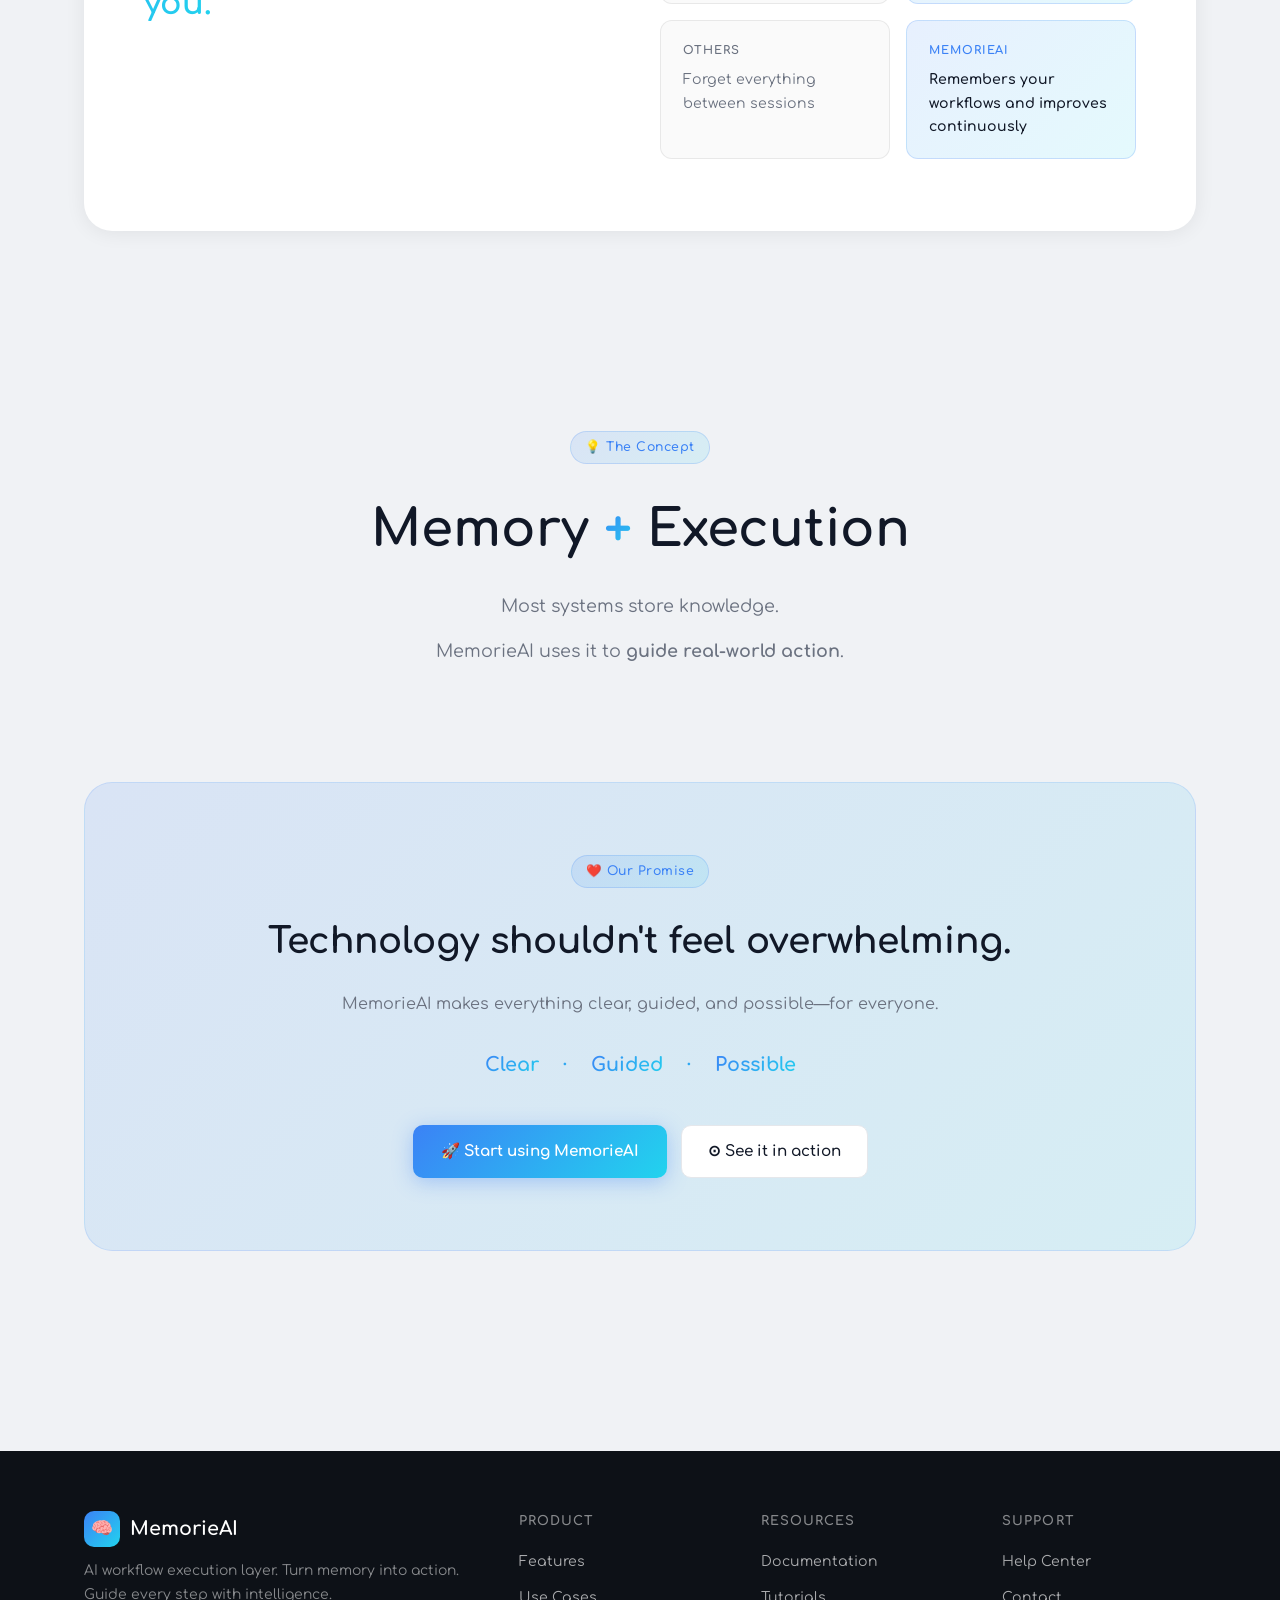
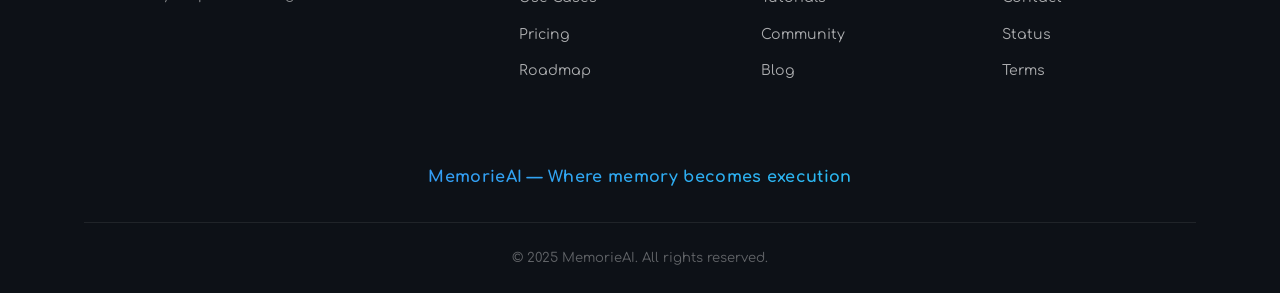
==== commit 9f2cc58c: "Revise hero section for clarity and focus Updated hero section text to emphasize global operations a" ====
--- a/index.html
+++ b/index.html
@@ -566,10 +566,12 @@
         <span class="chip">⚡ AI Execution Layer</span>
       </div>
       <h1 class="fade-up delay-1">
-        The Execution Layer<br />
-        for <span class="gradient-text">Human Work</span>
+        Global Operations at the Speed of Software <br />
+        <span class="gradient-text">The execution layer that turns complex SOPs into instant human expertise.
+</span>
       </h1>
       <p class="fade-up delay-2">
+        Built for Nearshoring, BPOs, and Enterprise Logistics.
         MemorieAI turns knowledge into action—guiding every step with memory, voice, and real-time visual assistance.
       </p>
       <div class="hero-cta fade-up delay-3">
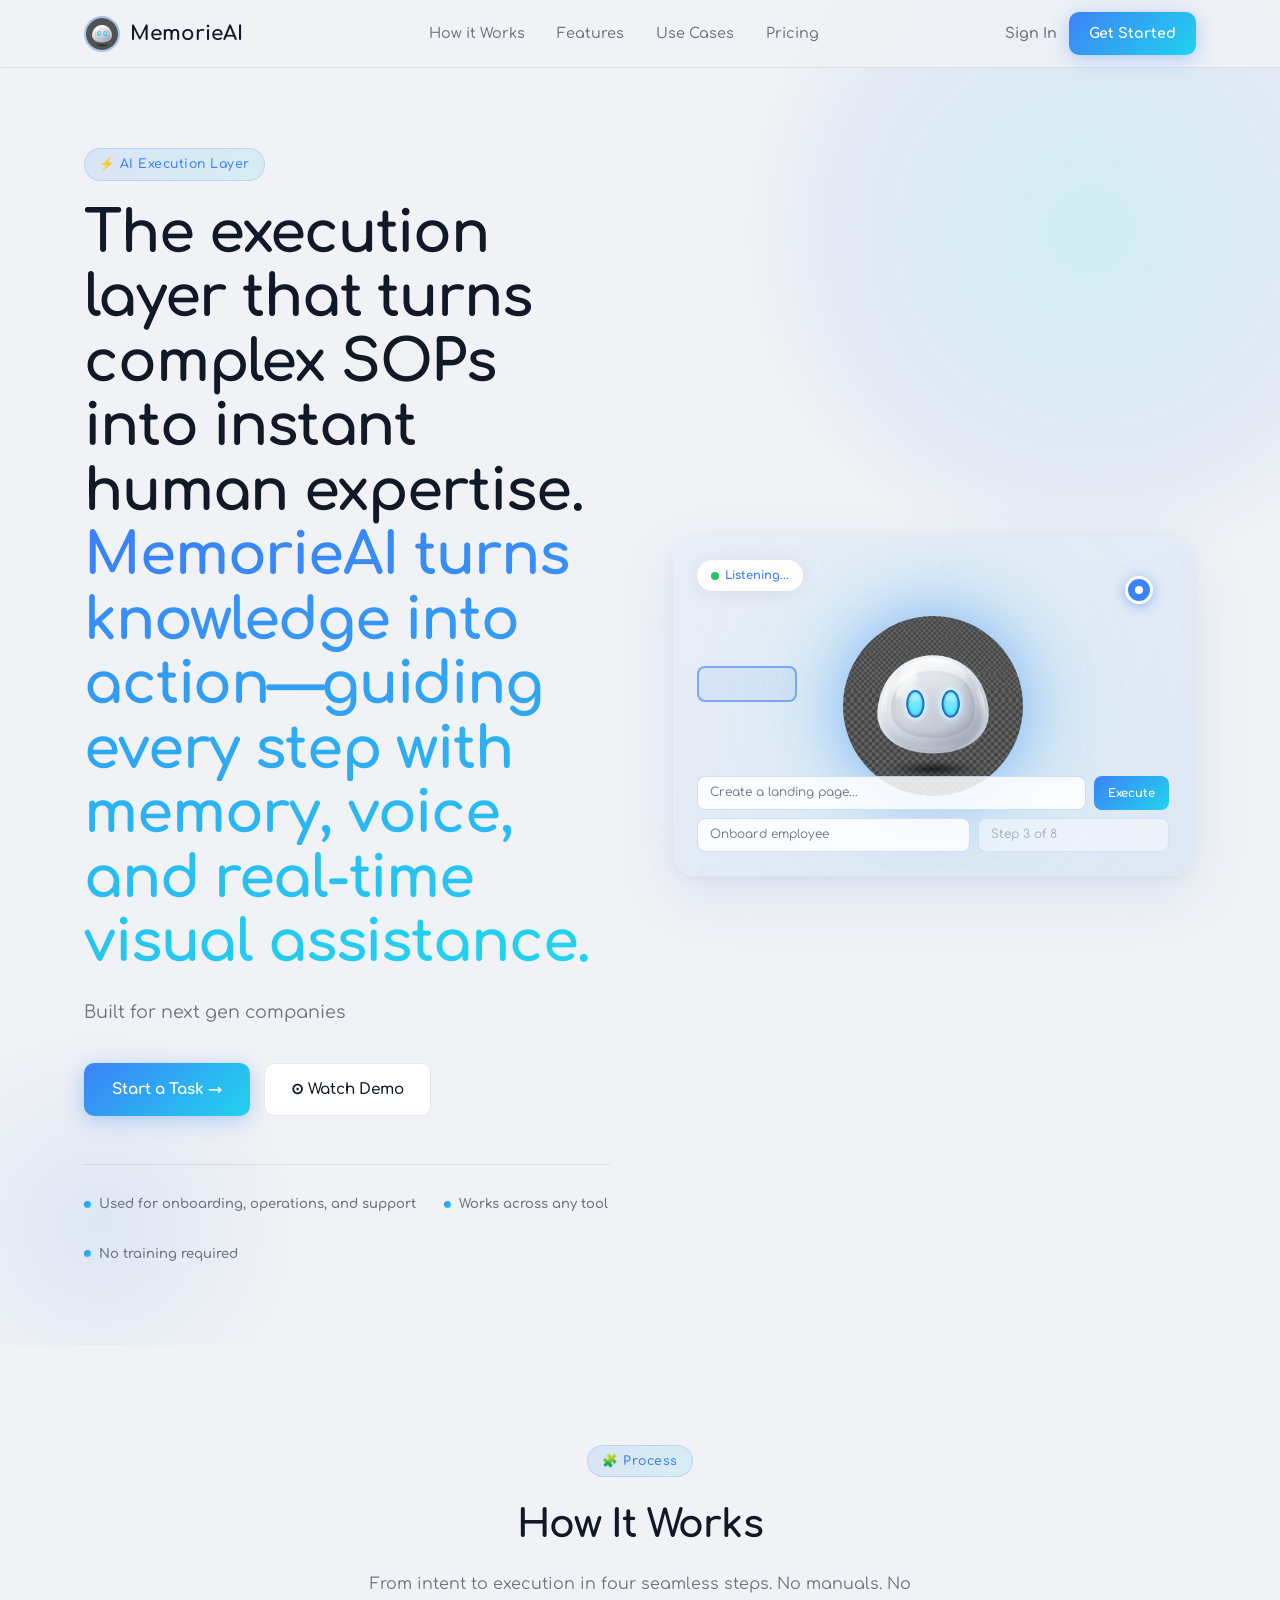
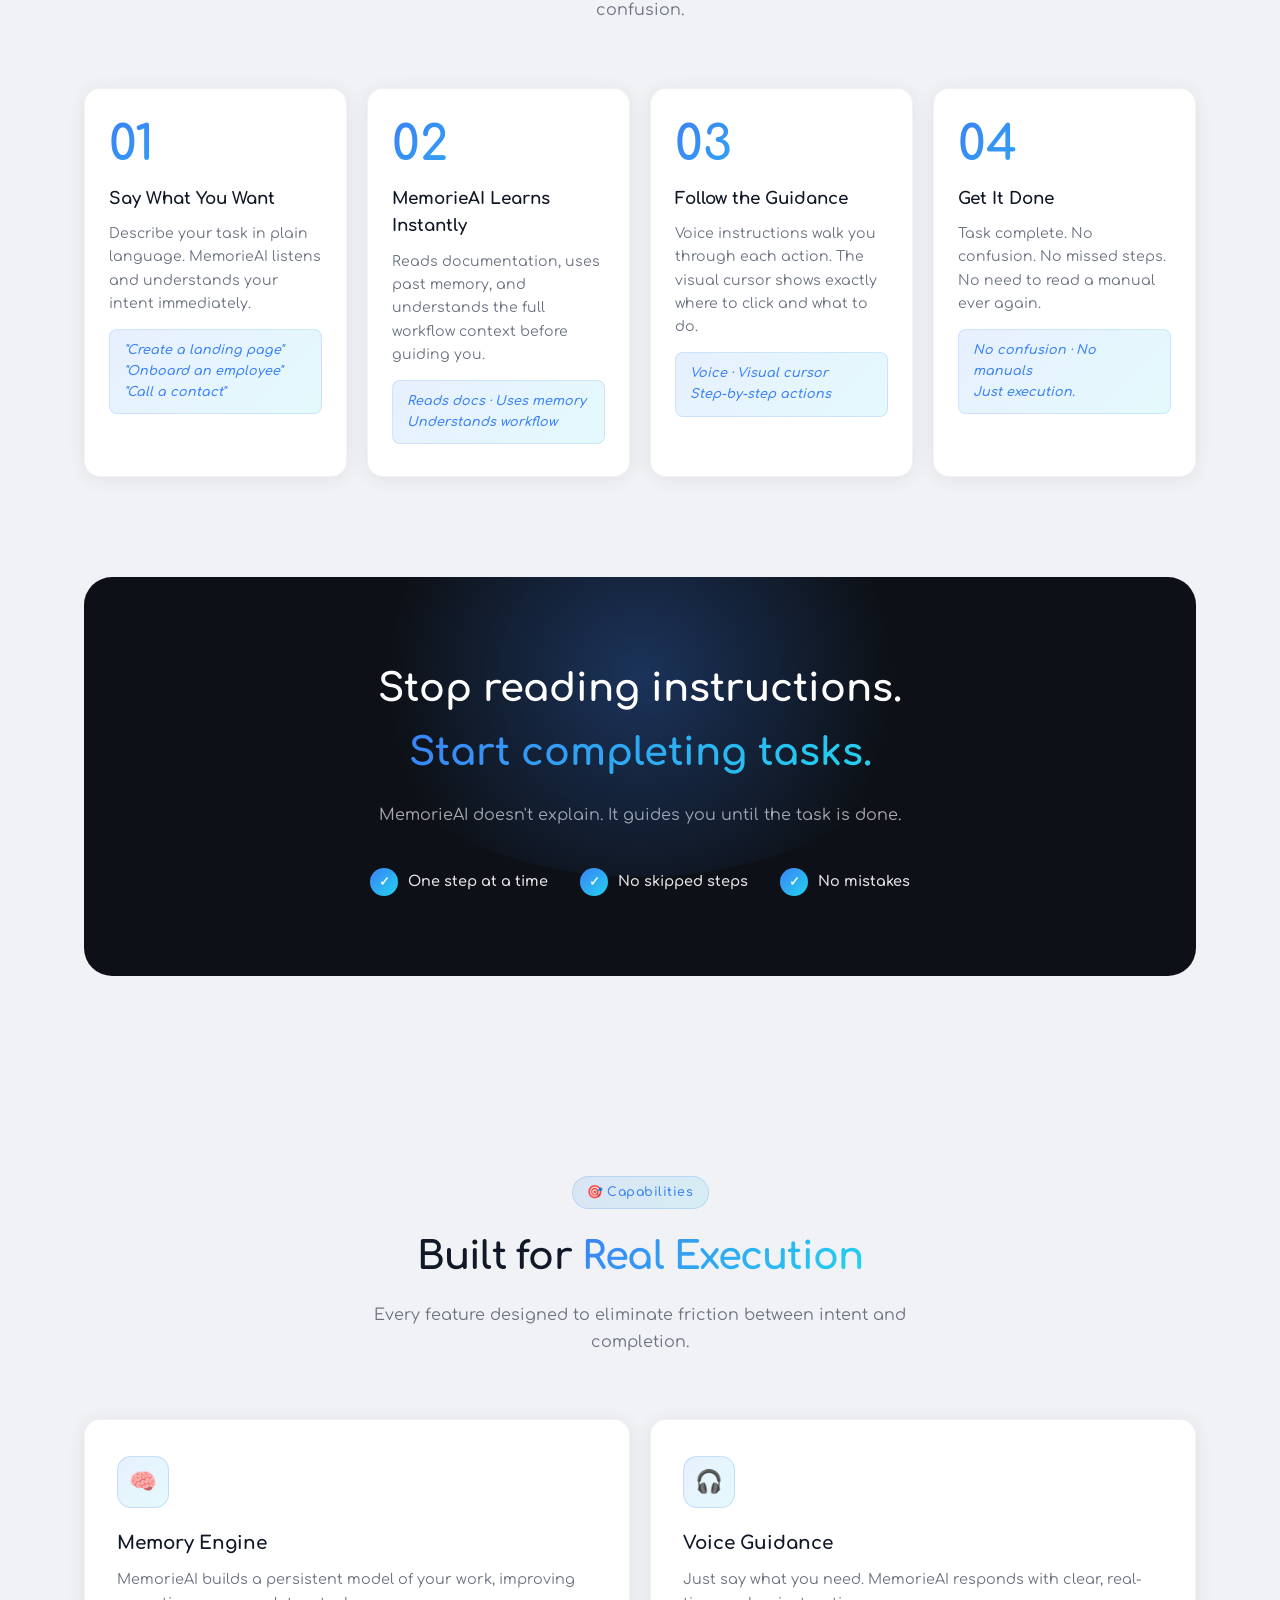
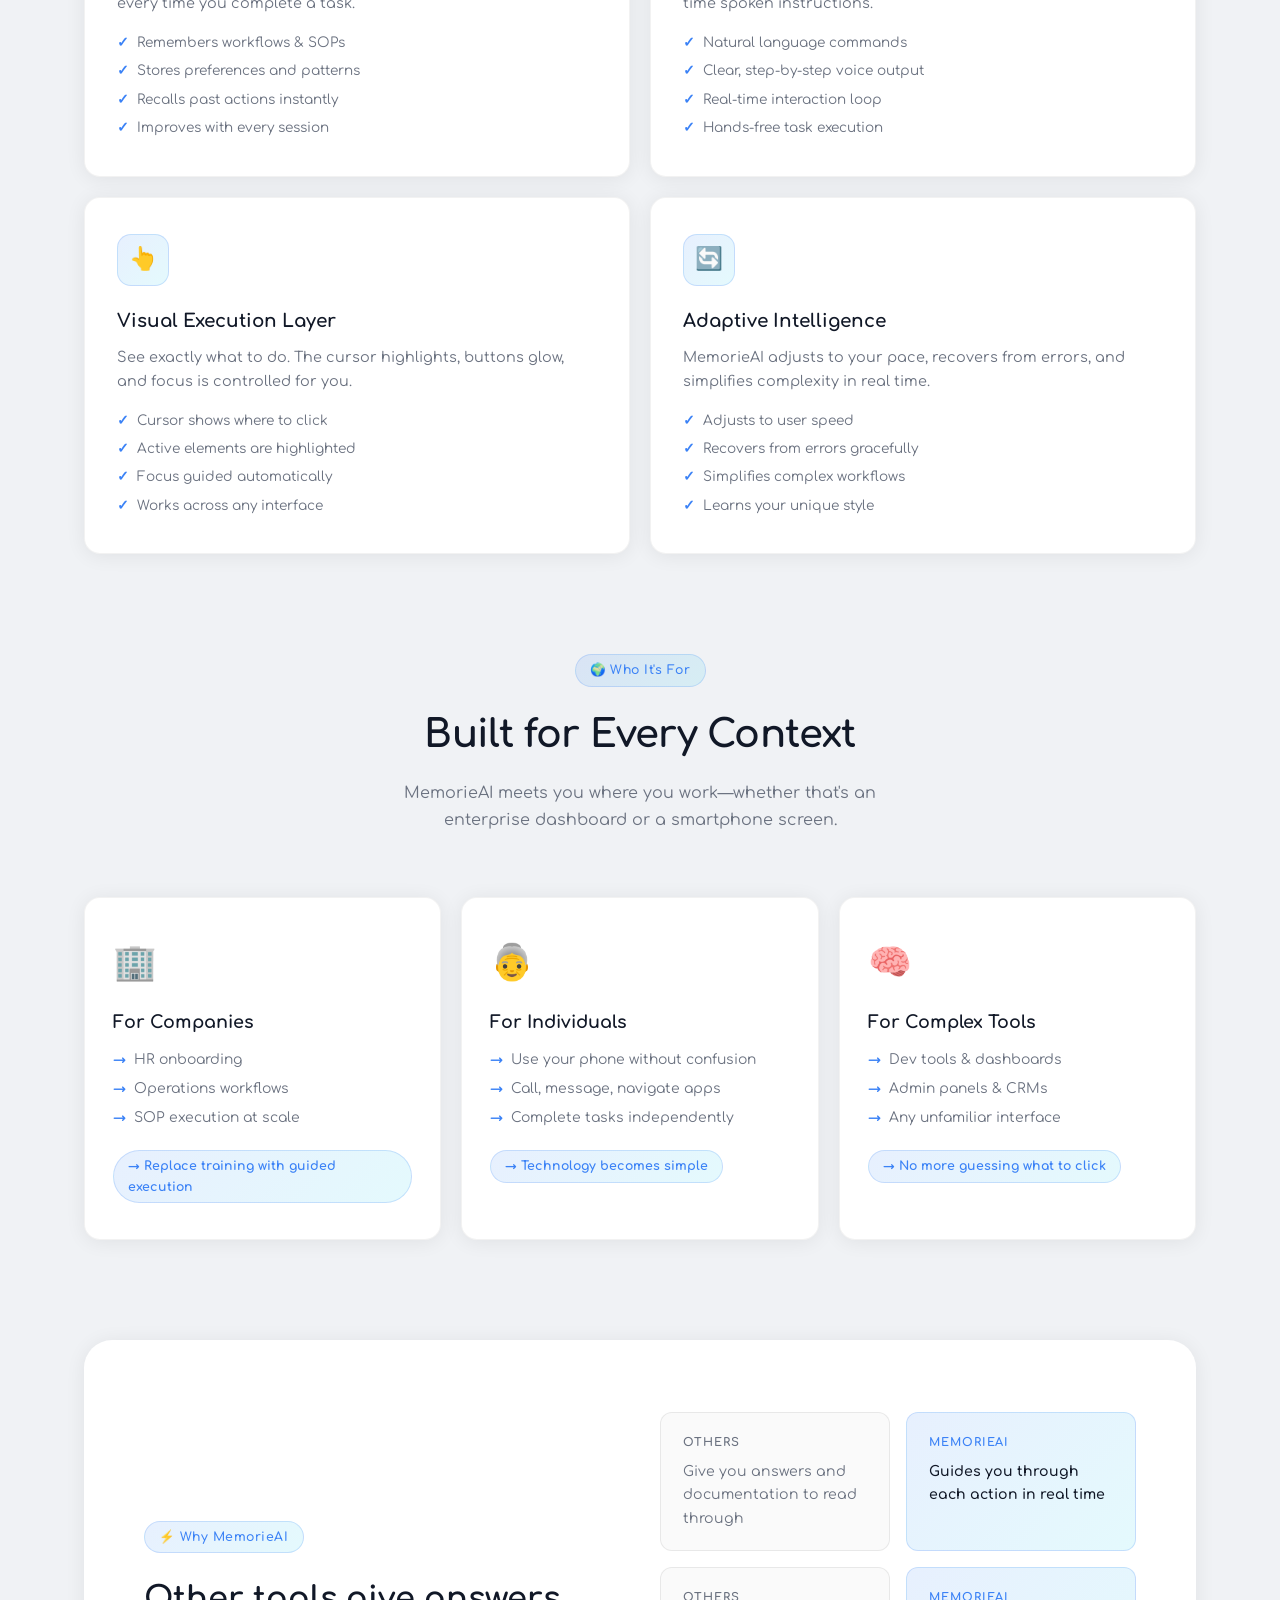
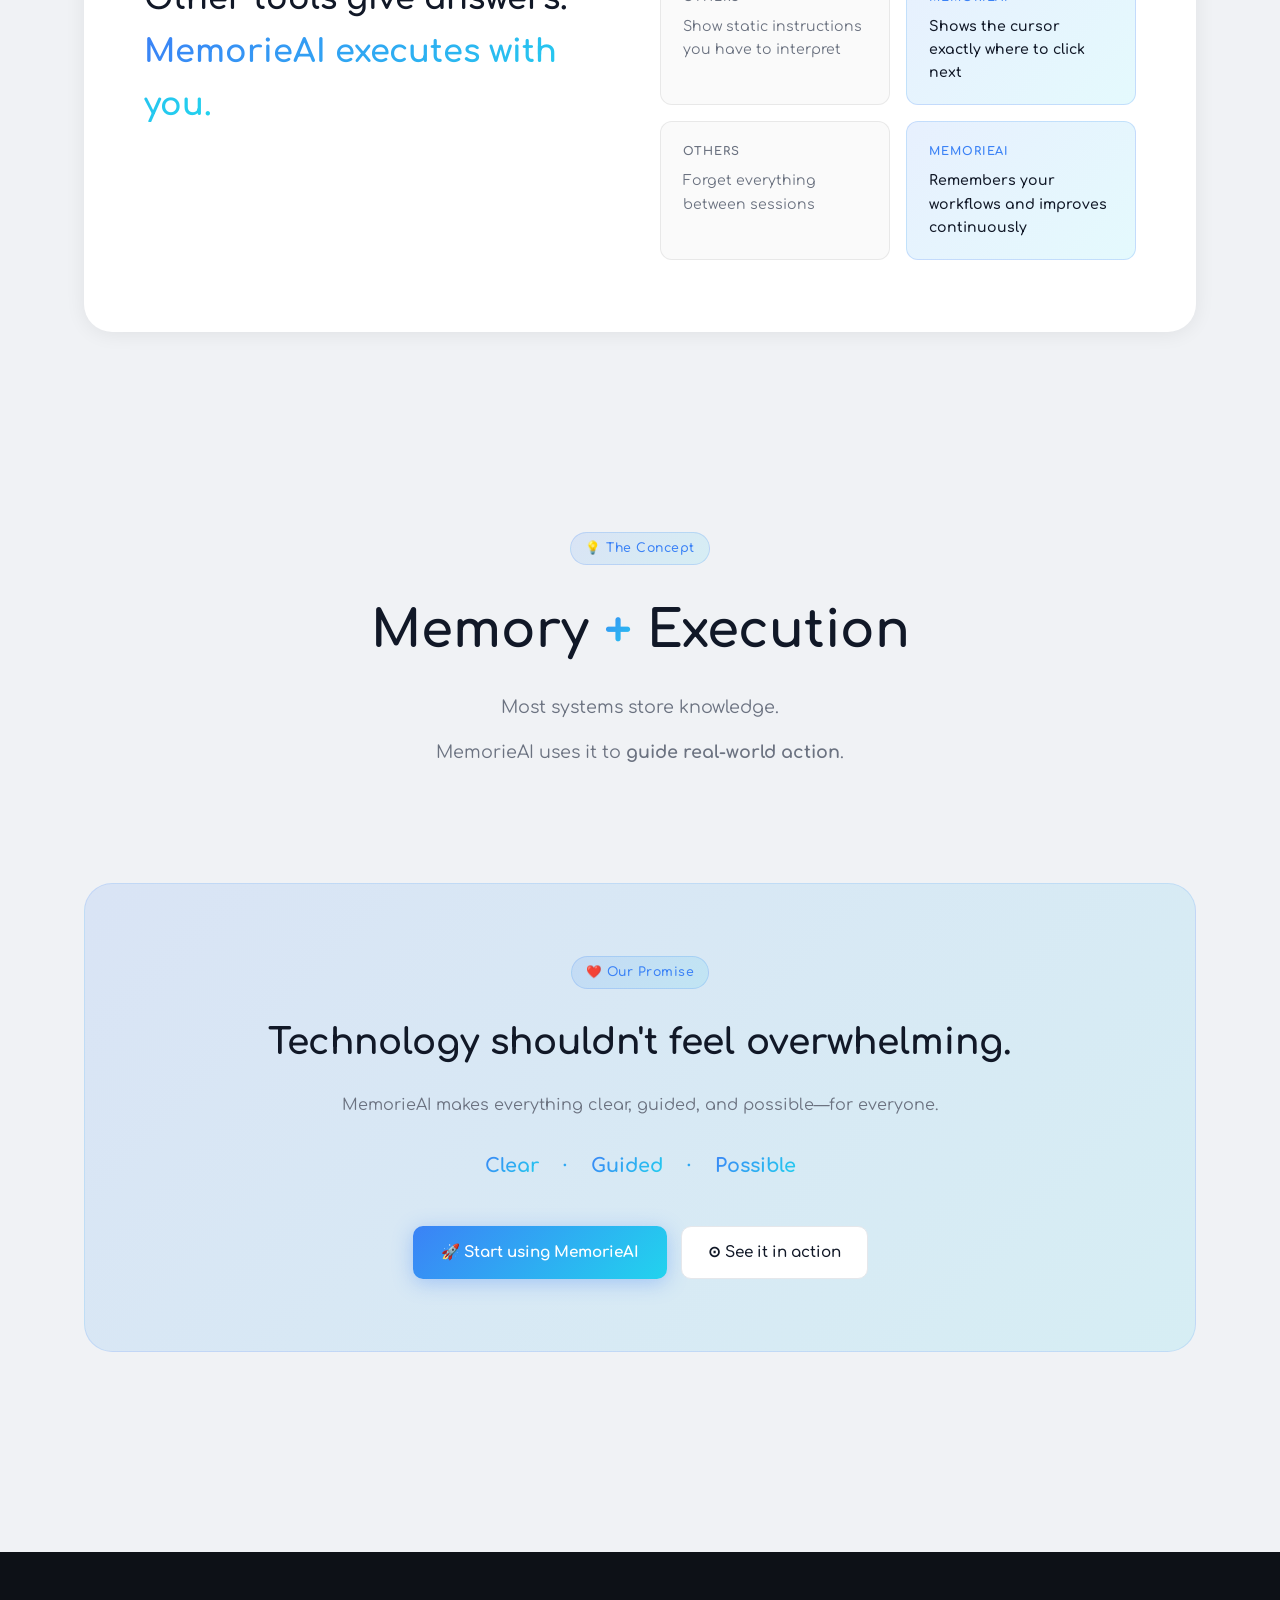
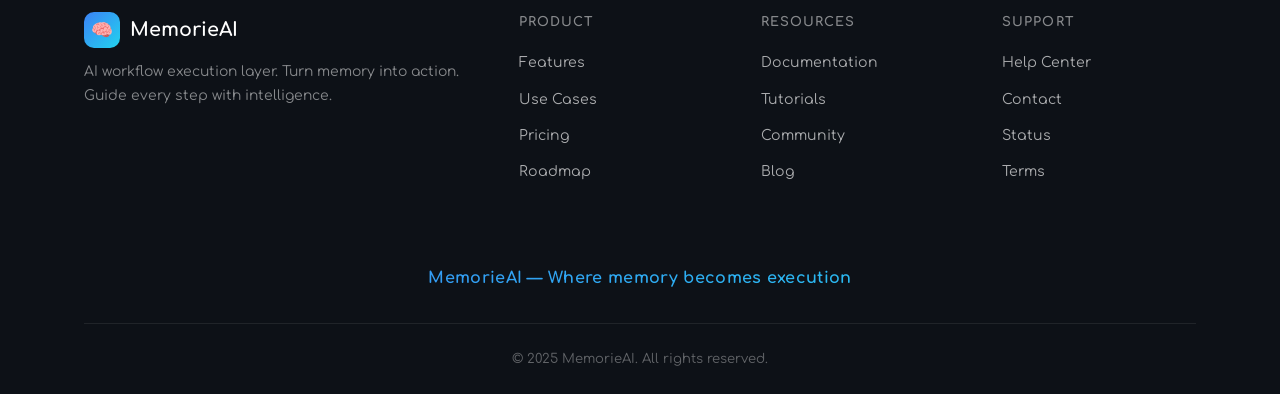
==== commit 8ed1effd: "Update index.html" ====
--- a/index.html
+++ b/index.html
@@ -566,13 +566,12 @@
         <span class="chip">⚡ AI Execution Layer</span>
       </div>
       <h1 class="fade-up delay-1">
-        Global Operations at the Speed of Software <br />
-        <span class="gradient-text">The execution layer that turns complex SOPs into instant human expertise.
+        The execution layer that turns complex SOPs into instant human expertise.<br />
+        <span class="gradient-text">MemorieAI turns knowledge into action—guiding every step with memory, voice, and real-time visual assistance.
 </span>
       </h1>
       <p class="fade-up delay-2">
-        Built for Nearshoring, BPOs, and Enterprise Logistics.
-        MemorieAI turns knowledge into action—guiding every step with memory, voice, and real-time visual assistance.
+        Built for next gen companies 
       </p>
       <div class="hero-cta fade-up delay-3">
         <a href="#" class="btn-primary">Start a Task →</a>
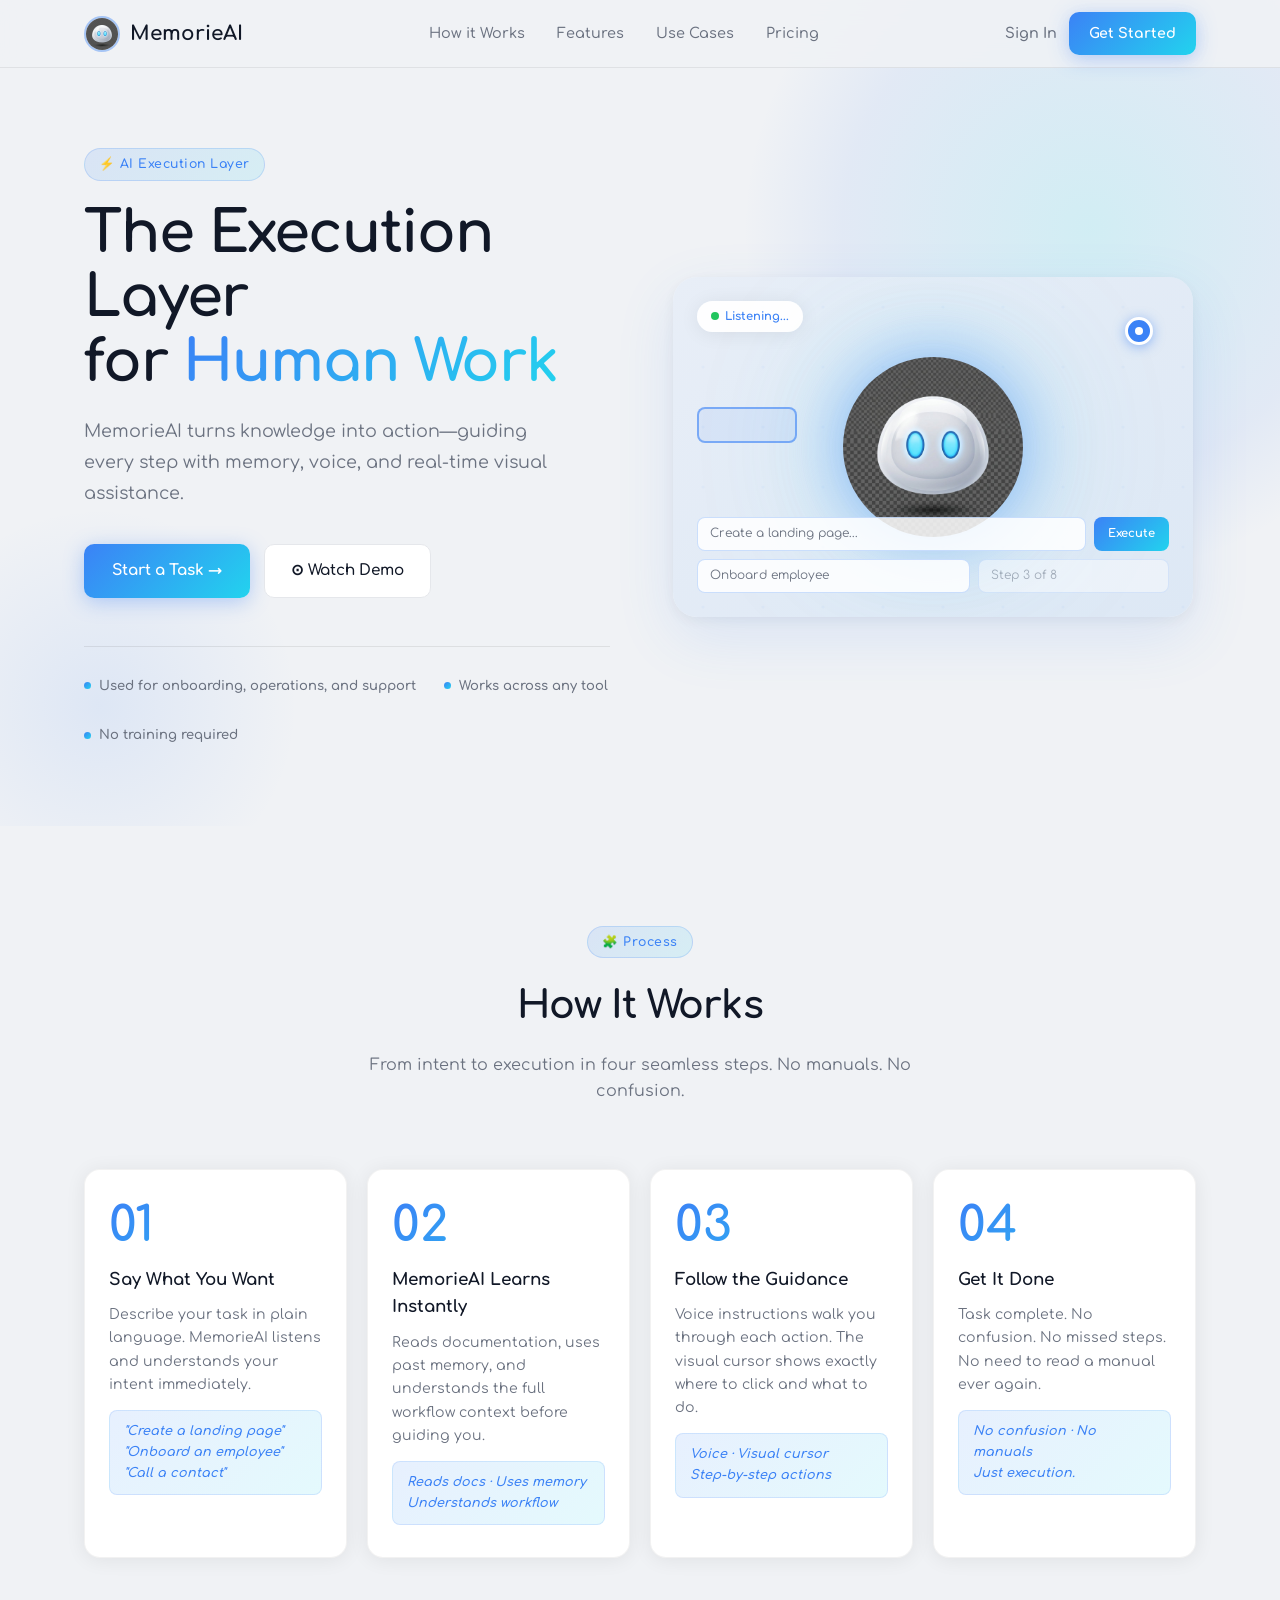
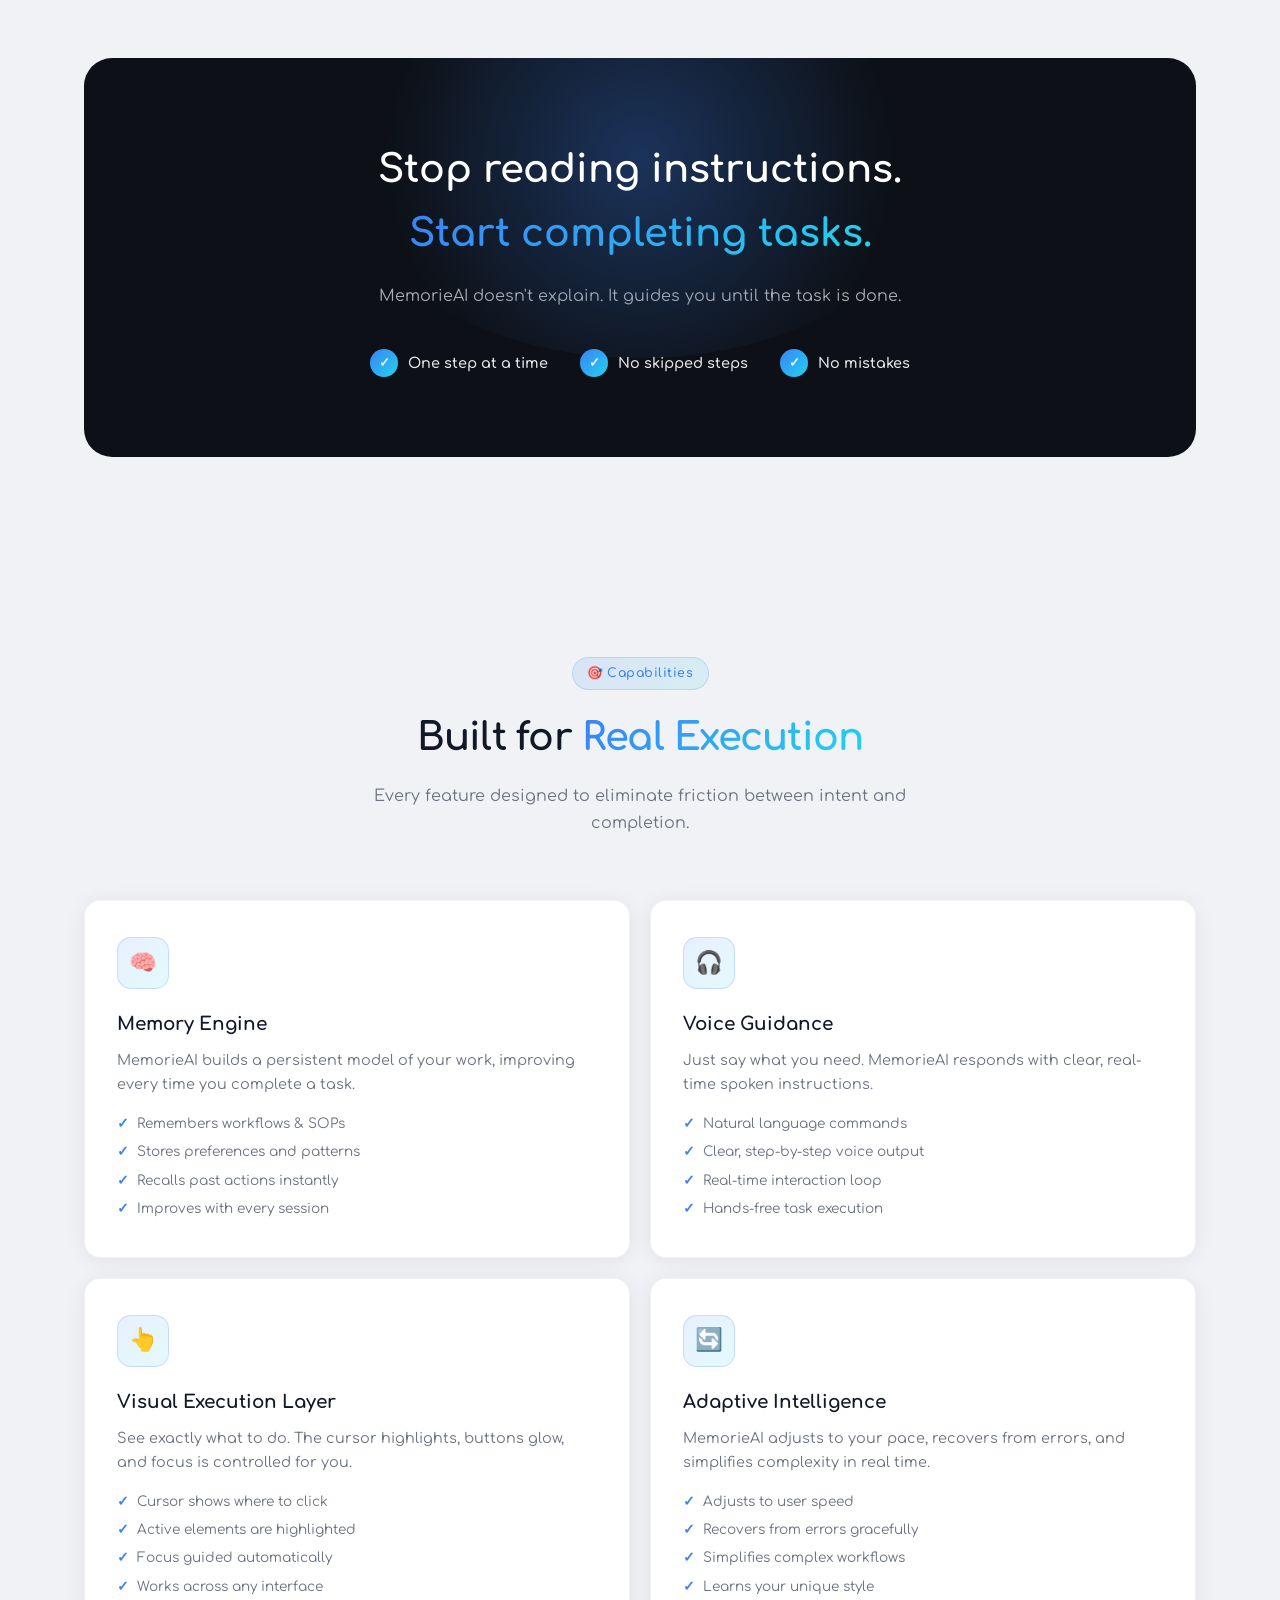
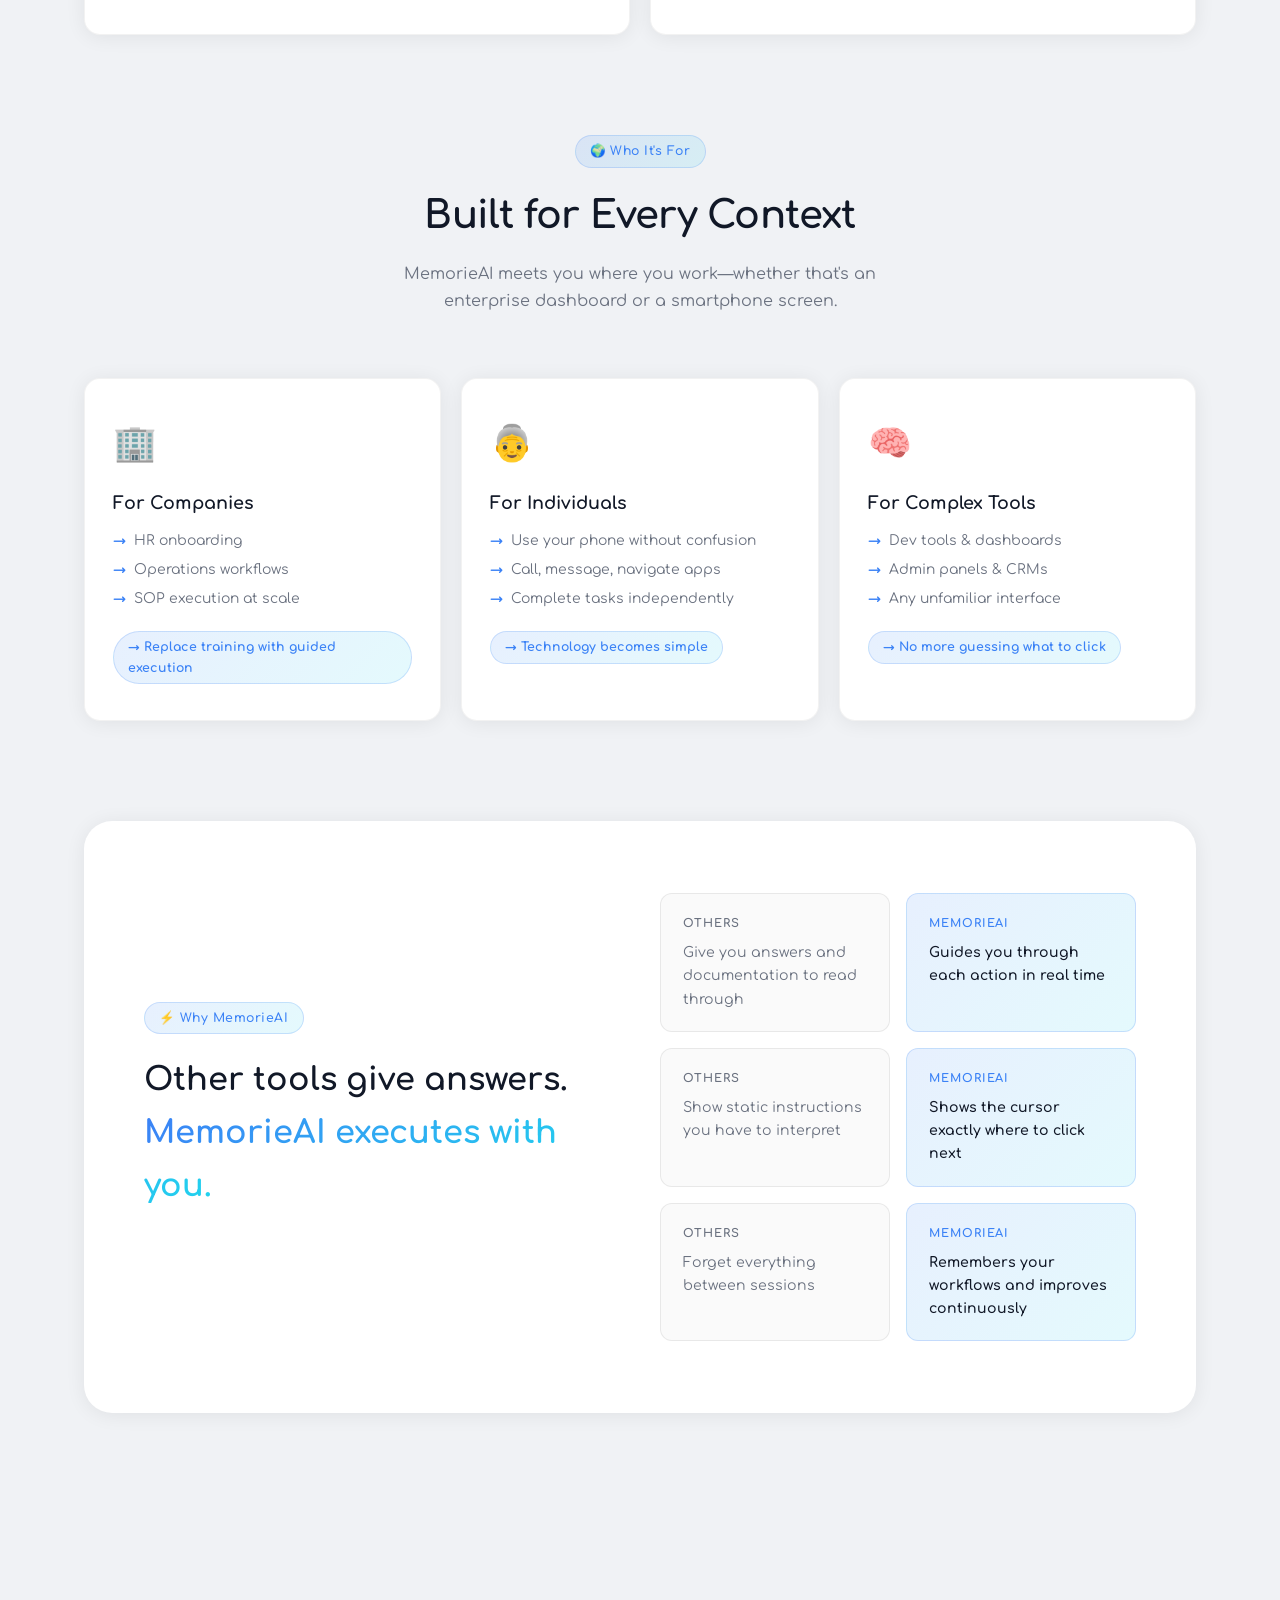
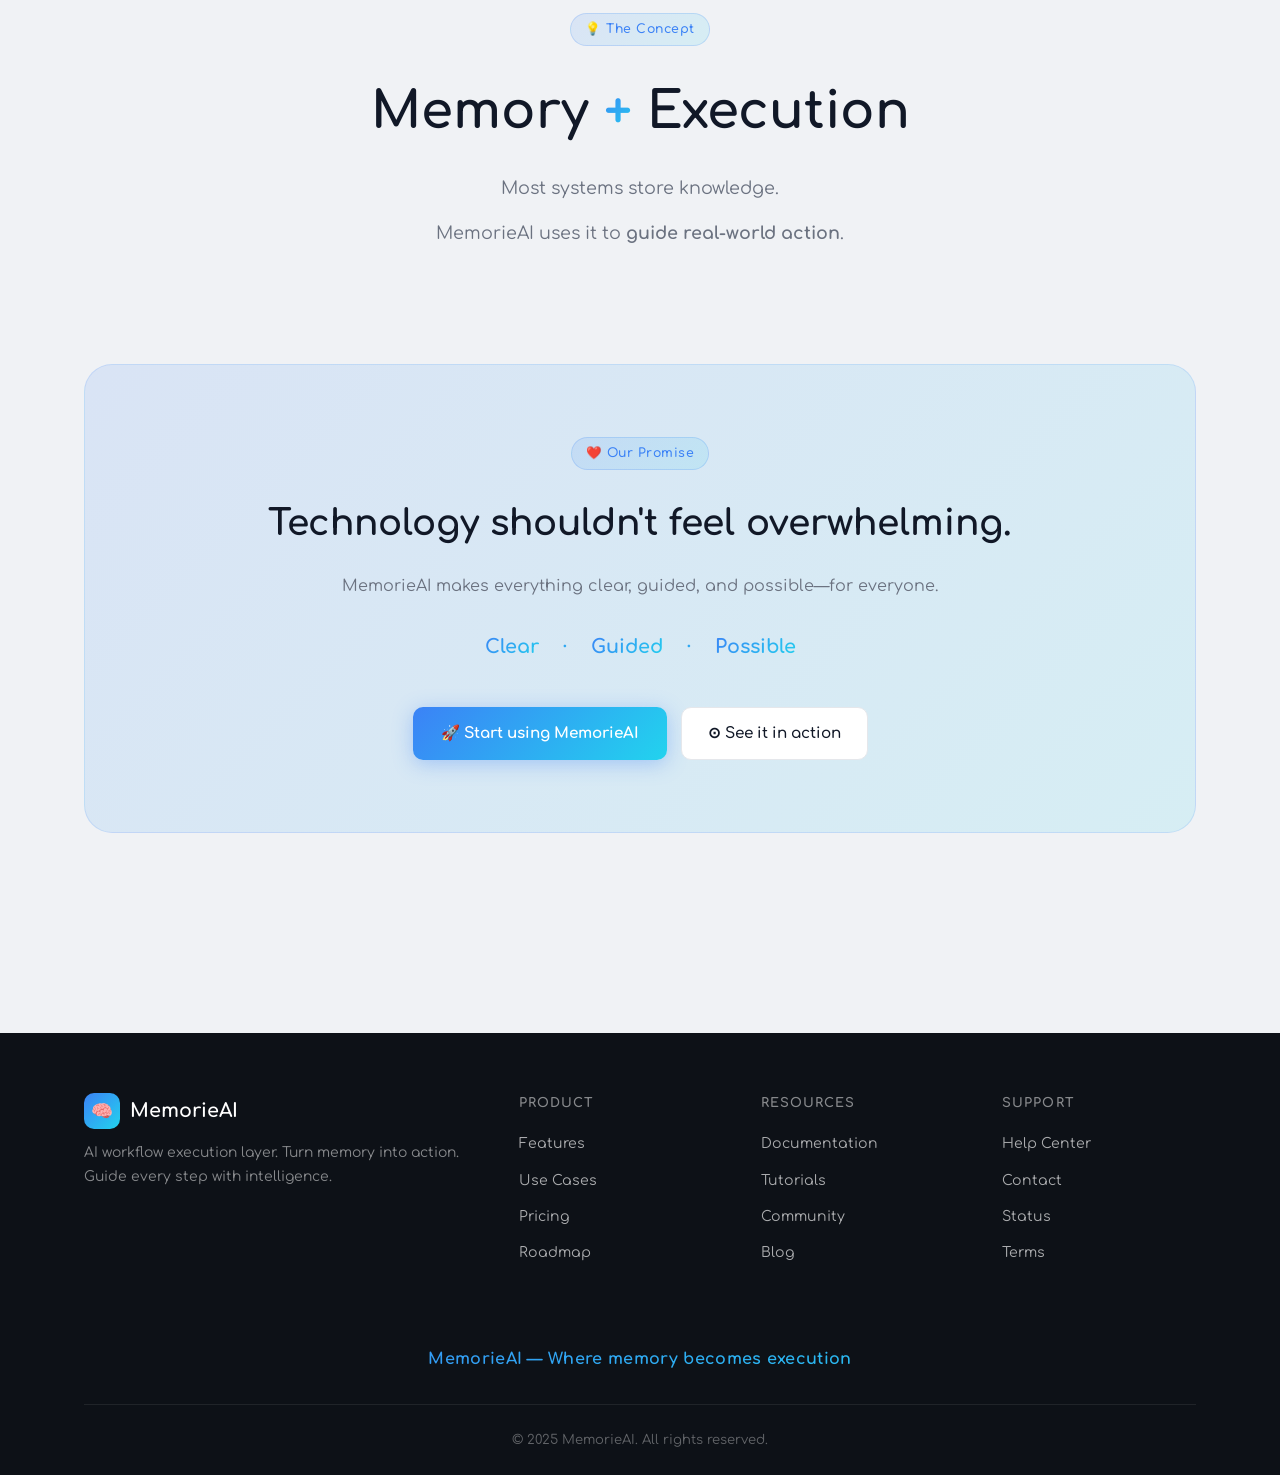
==== commit 62e8e889: "Update hero section text in index.html" ====
--- a/index.html
+++ b/index.html
@@ -566,12 +566,11 @@
         <span class="chip">⚡ AI Execution Layer</span>
       </div>
       <h1 class="fade-up delay-1">
-        The execution layer that turns complex SOPs into instant human expertise.<br />
-        <span class="gradient-text">MemorieAI turns knowledge into action—guiding every step with memory, voice, and real-time visual assistance.
-</span>
+        The Execution Layer<br />
+        for <span class="gradient-text">Human Work</span>
       </h1>
       <p class="fade-up delay-2">
-        Built for next gen companies 
+        MemorieAI turns knowledge into action—guiding every step with memory, voice, and real-time visual assistance.
       </p>
       <div class="hero-cta fade-up delay-3">
         <a href="#" class="btn-primary">Start a Task →</a>
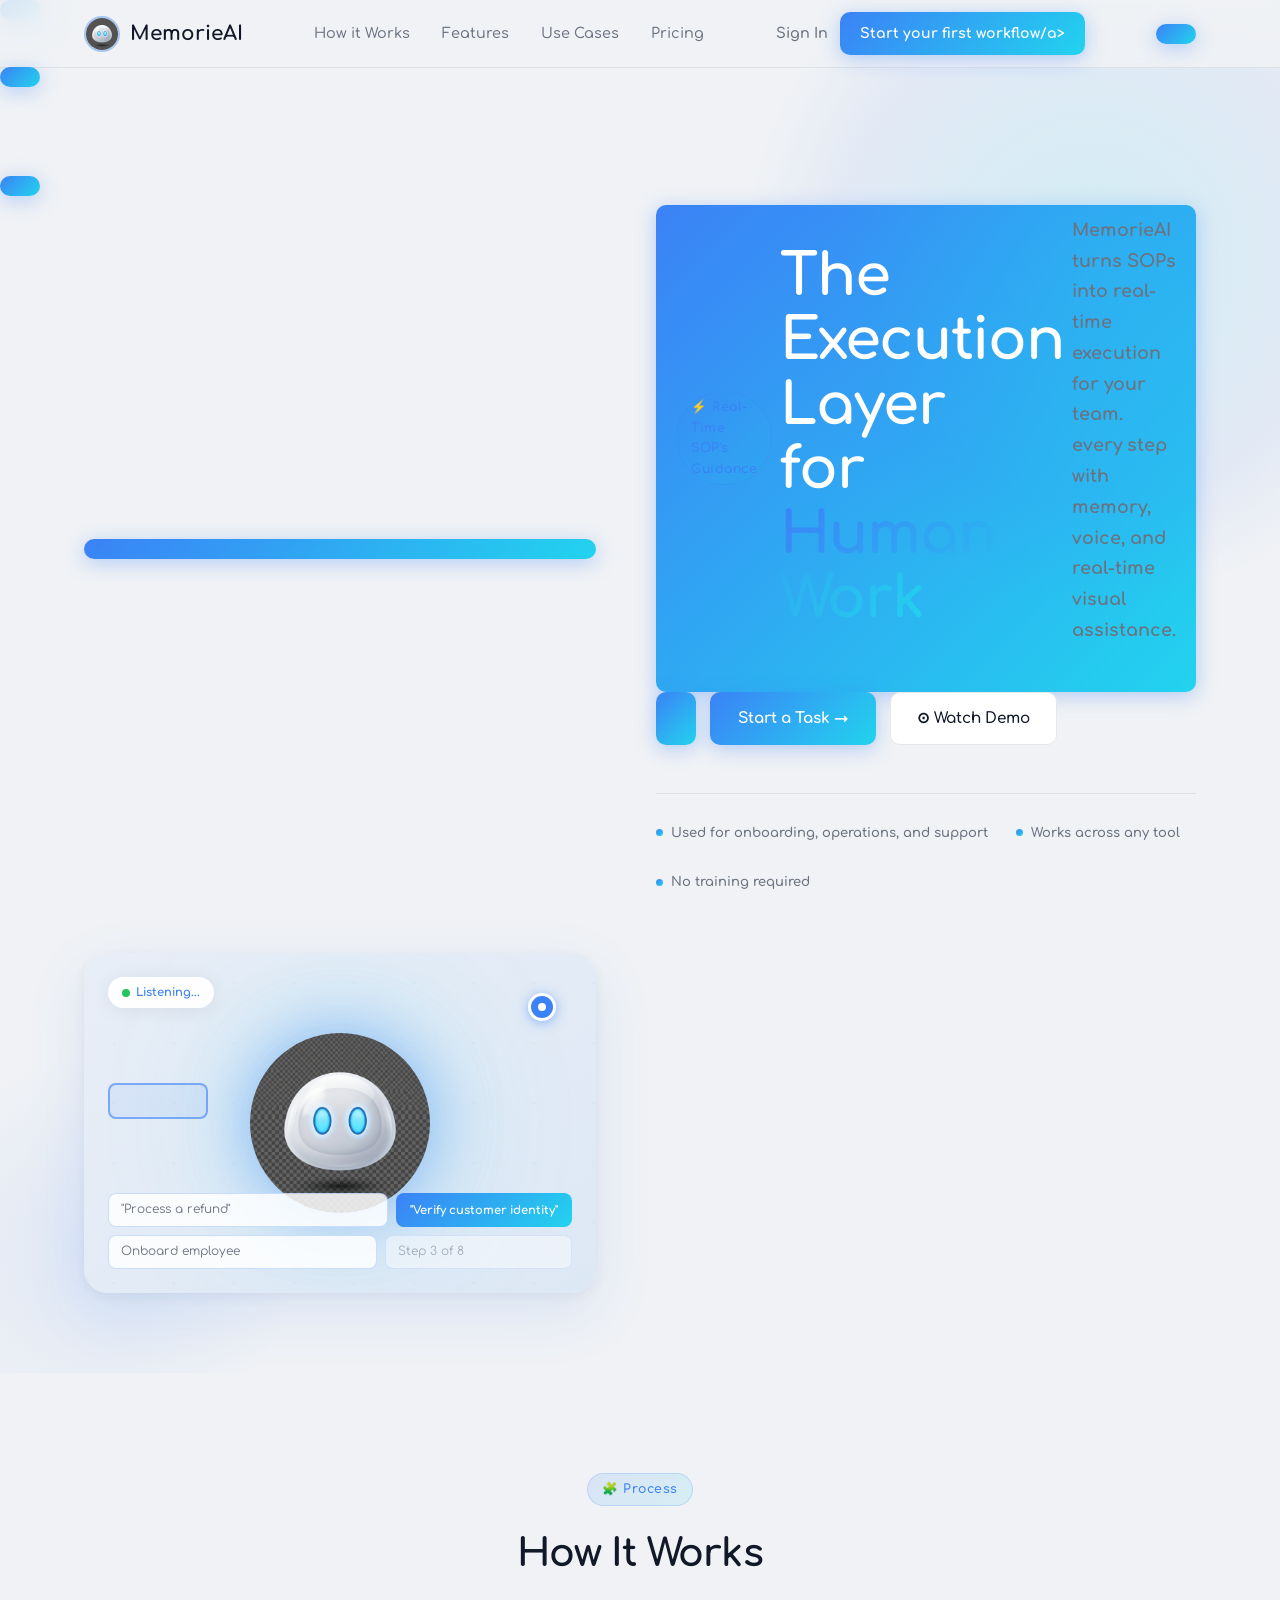
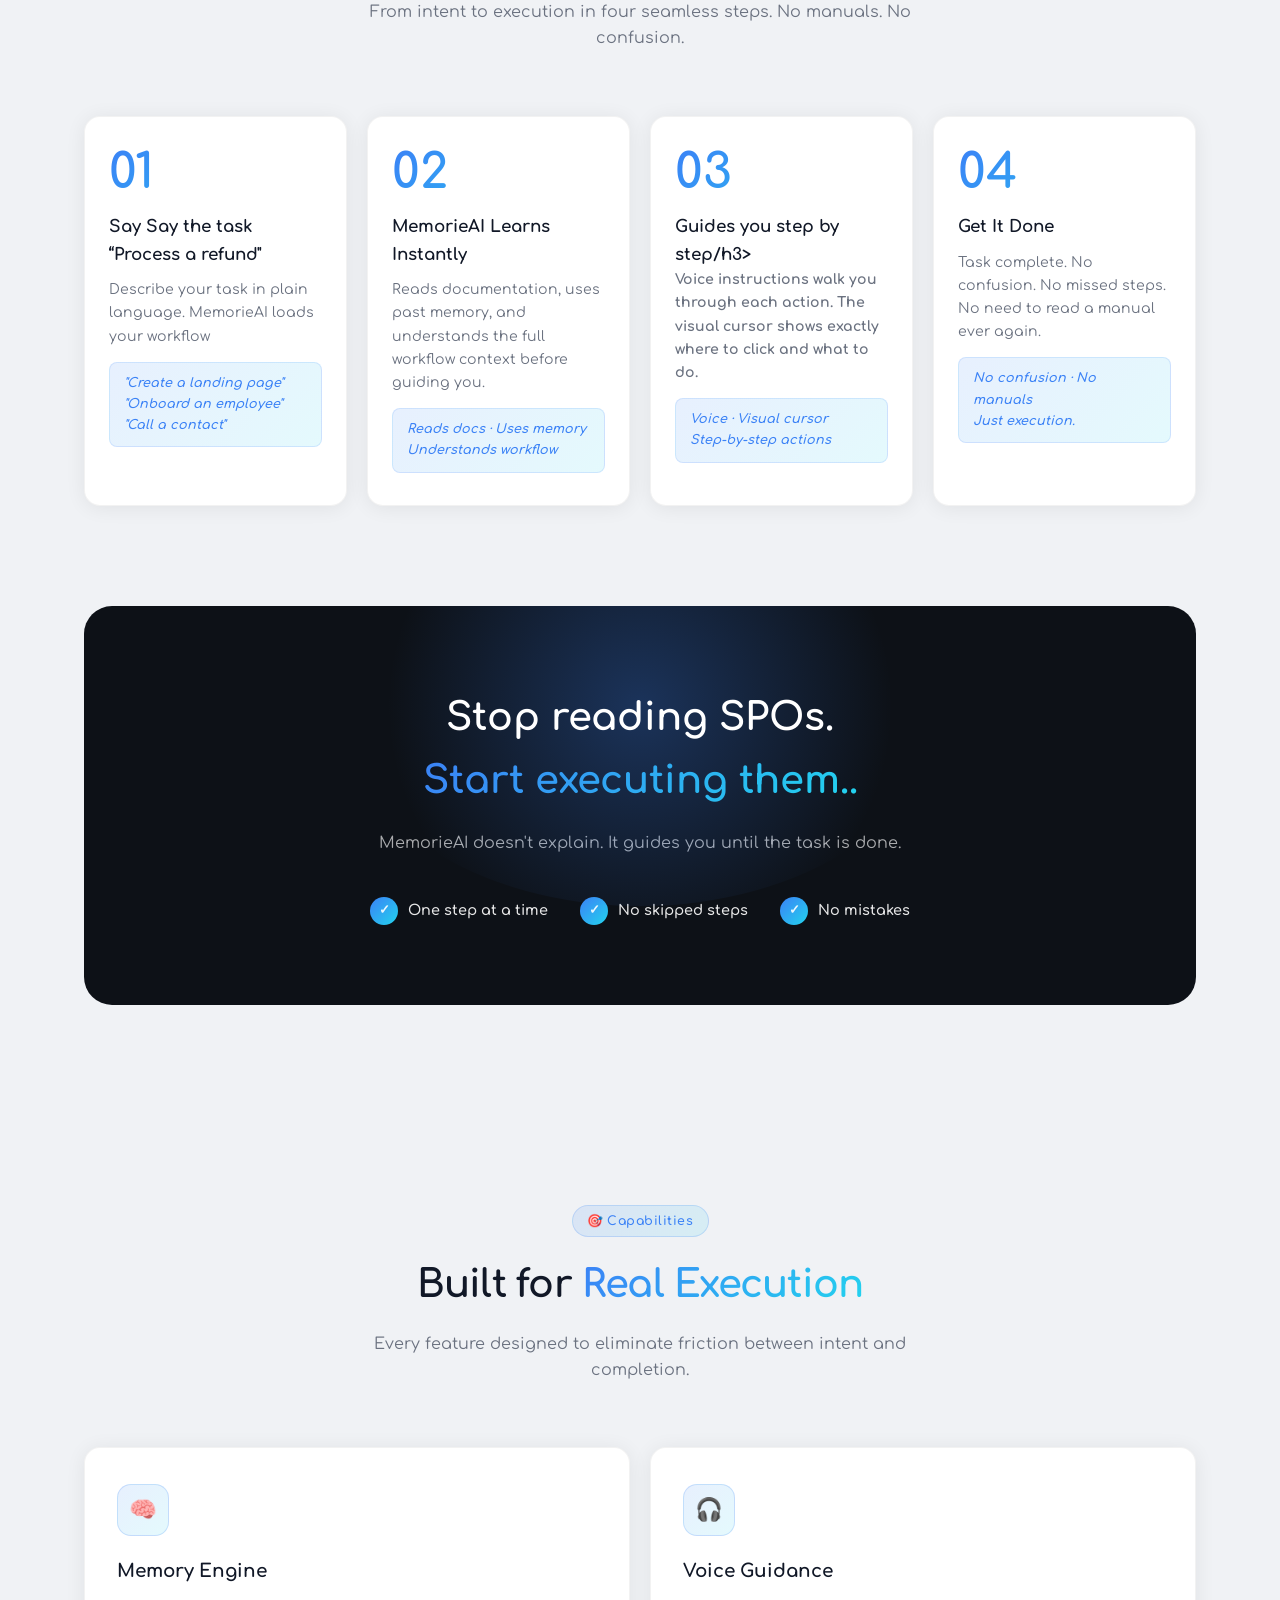
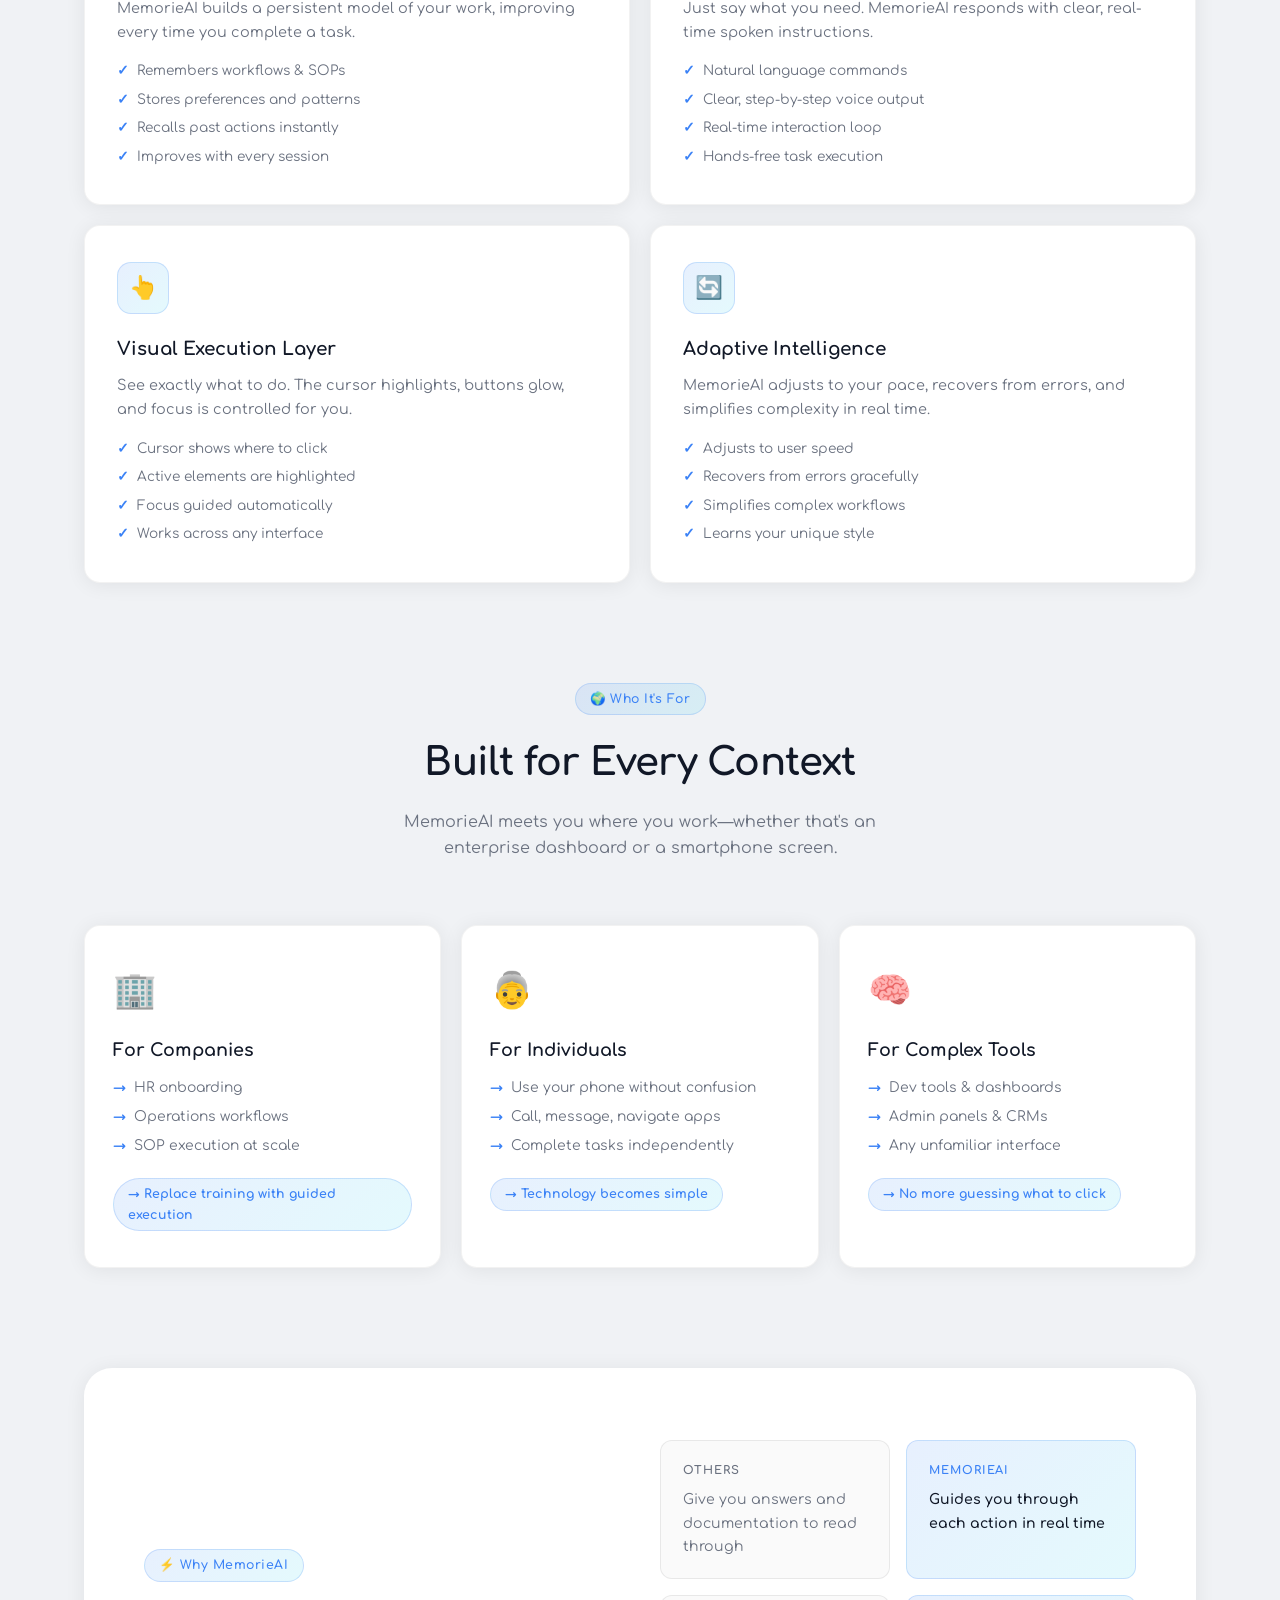
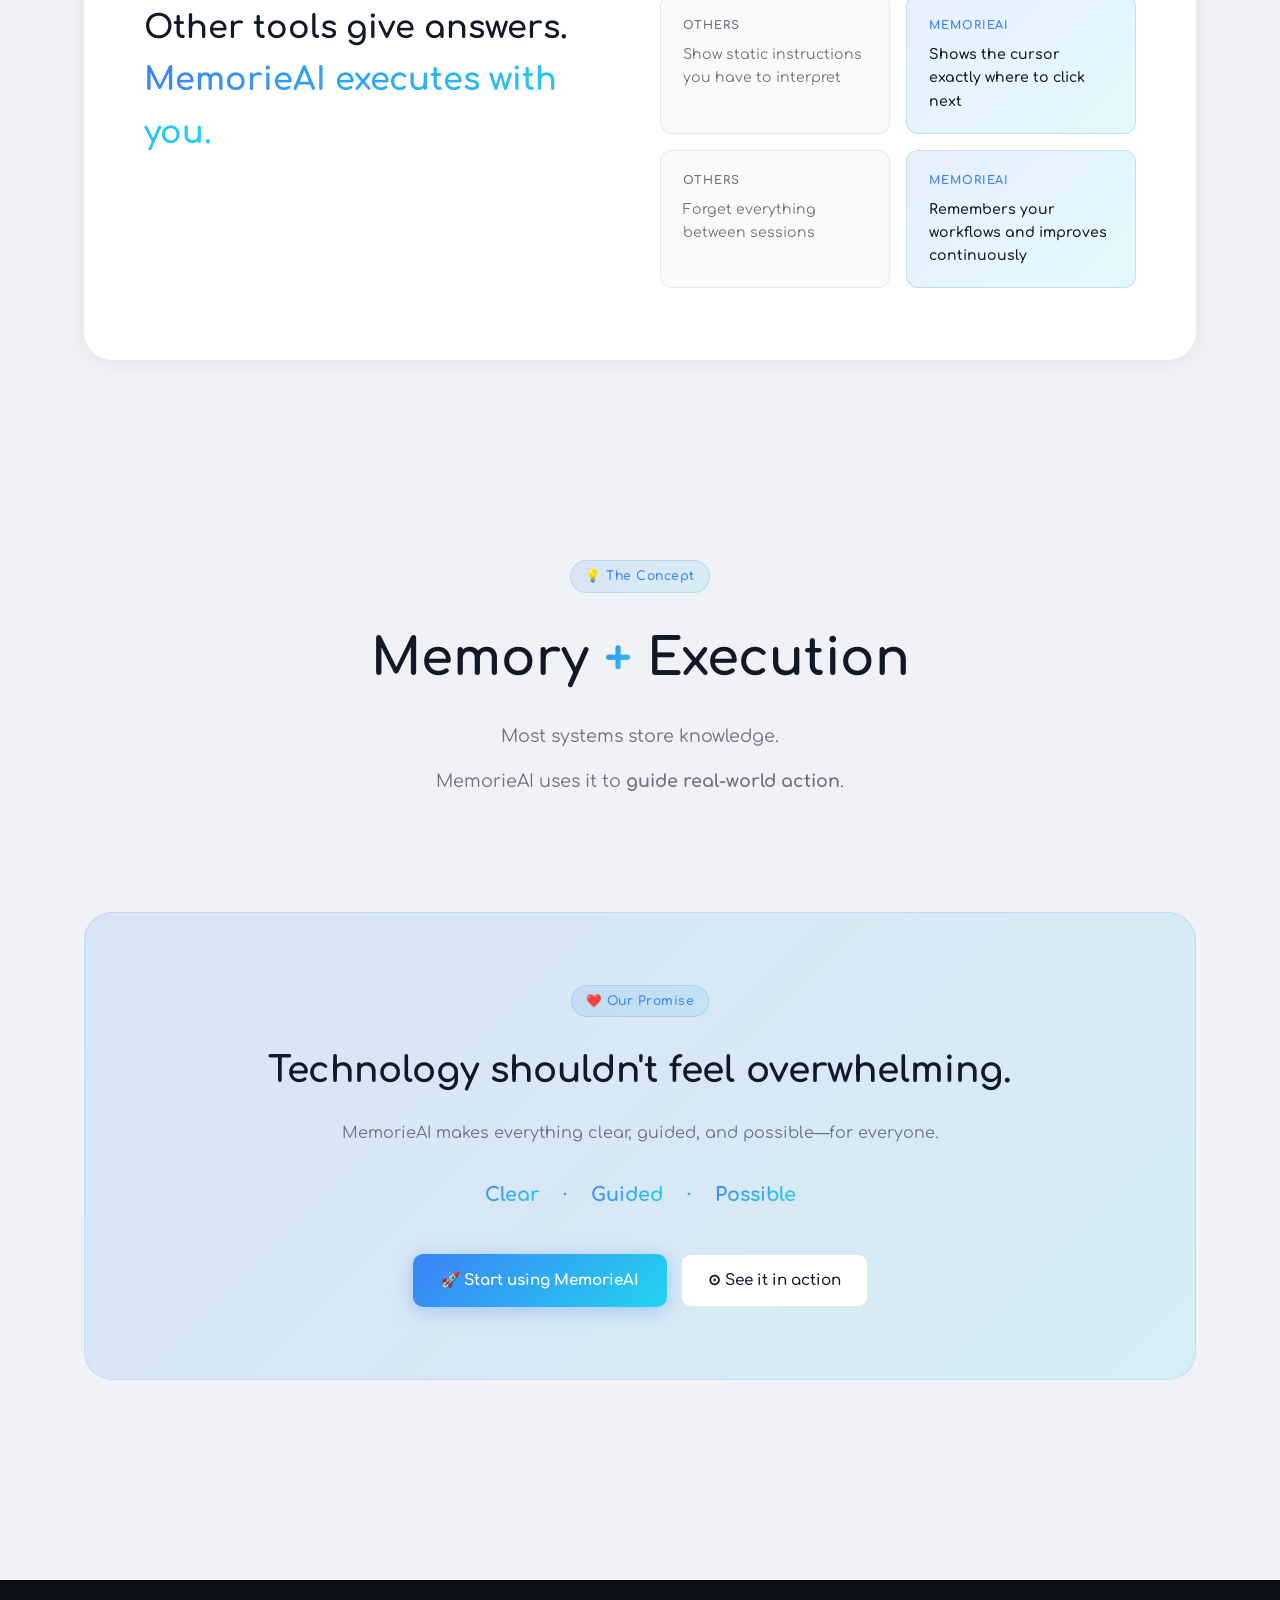
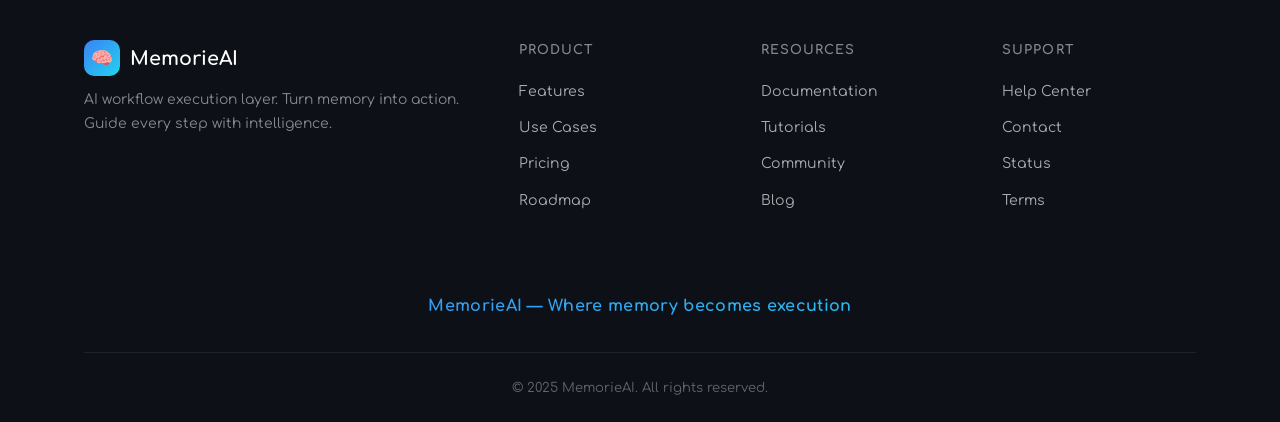
==== commit 42d93724: "Update index.html" ====
--- a/index.html
+++ b/index.html
@@ -551,7 +551,7 @@
     </ul>
     <div class="nav-actions">
       <a href="#" class="nav-signin">Sign In</a>
-      <a href="#" class="btn-primary" style="padding:10px 20px;font-size:.88rem;">Get Started</a>
+      <a href="#" class="btn-primary" style="padding:10px 20px;font-size:.88rem;">Start your first workflow/a>
     </div>
   </div>
 </nav>
@@ -563,14 +563,15 @@
   <div class="container hero-inner">
     <div class="hero-content">
       <div class="hero-label fade-up">
-        <span class="chip">⚡ AI Execution Layer</span>
+        <span class="chip">⚡ Real-Time SOP's Guidance</span>
       </div>
       <h1 class="fade-up delay-1">
         The Execution Layer<br />
         for <span class="gradient-text">Human Work</span>
       </h1>
       <p class="fade-up delay-2">
-        MemorieAI turns knowledge into action—guiding every step with memory, voice, and real-time visual assistance.
+        MemorieAI turns SOPs into real-time execution for your team.
+        every step with memory, voice, and real-time visual assistance.
       </p>
       <div class="hero-cta fade-up delay-3">
         <a href="#" class="btn-primary">Start a Task →</a>
@@ -590,8 +591,8 @@
         <img src="[data-uri]" alt="MemorieAI Robot" class="ai-robot-img" />
         <div class="ui-overlay">
           <div class="ui-row">
-            <div class="ui-field">Create a landing page...</div>
-            <button class="ui-btn-sm">Execute</button>
+            <div class="ui-field">"Process a refund"</div>
+            <button class="ui-btn-sm">"Verify customer identity"</button>
           </div>
           <div class="ui-row">
             <div class="ui-field" style="flex:.6;">Onboard employee</div>
@@ -614,8 +615,8 @@
     <div class="steps-grid">
       <div class="step-card fade-up">
         <div class="step-num">01</div>
-        <h3>Say What You Want</h3>
-        <p>Describe your task in plain language. MemorieAI listens and understands your intent immediately.</p>
+        <h3>Say Say the task “Process a refund"</h3>
+        <p>Describe your task in plain language. MemorieAI loads your workflow</p>
         <div class="step-example">"Create a landing page"<br />"Onboard an employee"<br />"Call a contact"</div>
       </div>
       <div class="step-card fade-up delay-1">
@@ -626,7 +627,7 @@
       </div>
       <div class="step-card fade-up delay-2">
         <div class="step-num">03</div>
-        <h3>Follow the Guidance</h3>
+        <h3>Guides you step by step/h3>
         <p>Voice instructions walk you through each action. The visual cursor shows exactly where to click and what to do.</p>
         <div class="step-example">Voice · Visual cursor<br />Step-by-step actions</div>
       </div>
@@ -644,7 +645,7 @@
 <section class="section" style="padding-top:0;">
   <div class="container" style="padding:0;">
     <div class="core-value">
-      <h2>Stop reading instructions.<br /><span class="gradient-text">Start completing tasks.</span></h2>
+      <h2>Stop reading SPOs.<br /><span class="gradient-text">Start executing them..</span></h2>
       <p>MemorieAI doesn't explain. It guides you until the task is done.</p>
       <div class="core-bullets">
         <div class="core-bullet"><div class="bullet-icon">✓</div>One step at a time</div>
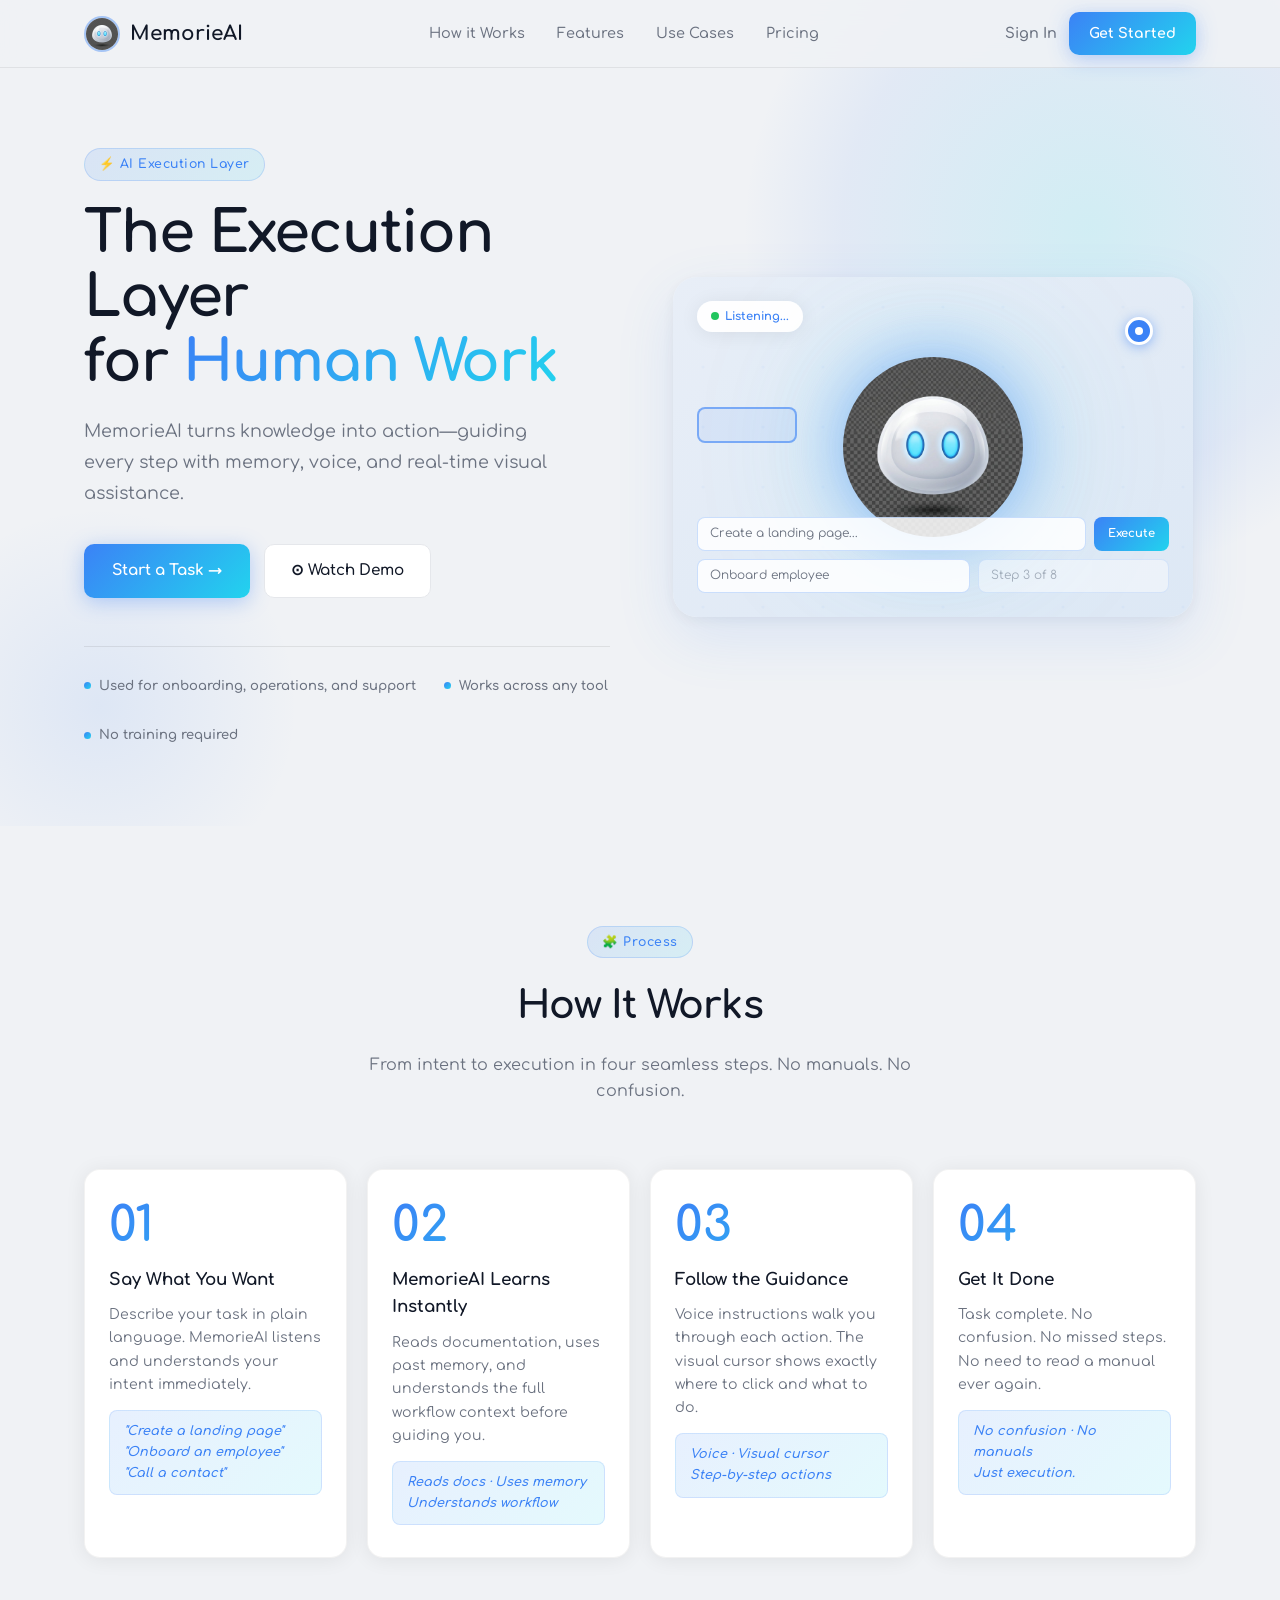
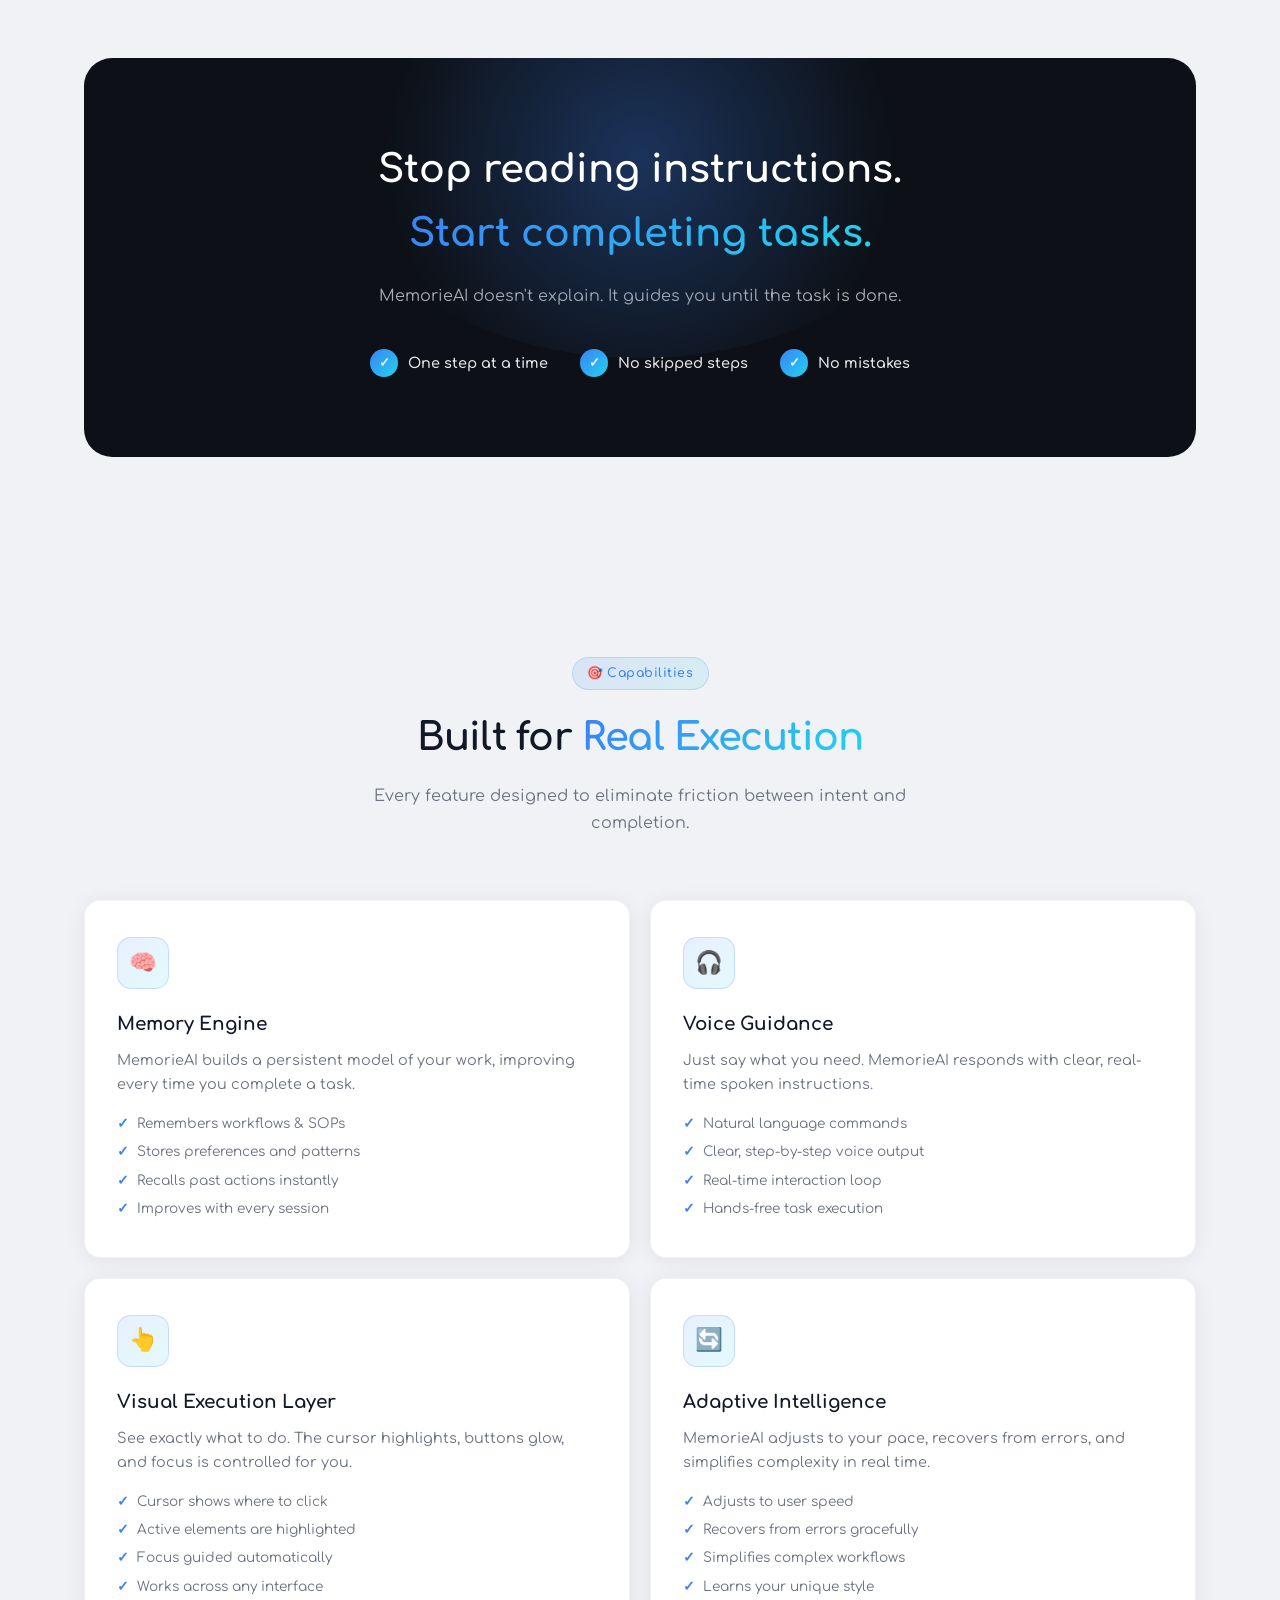
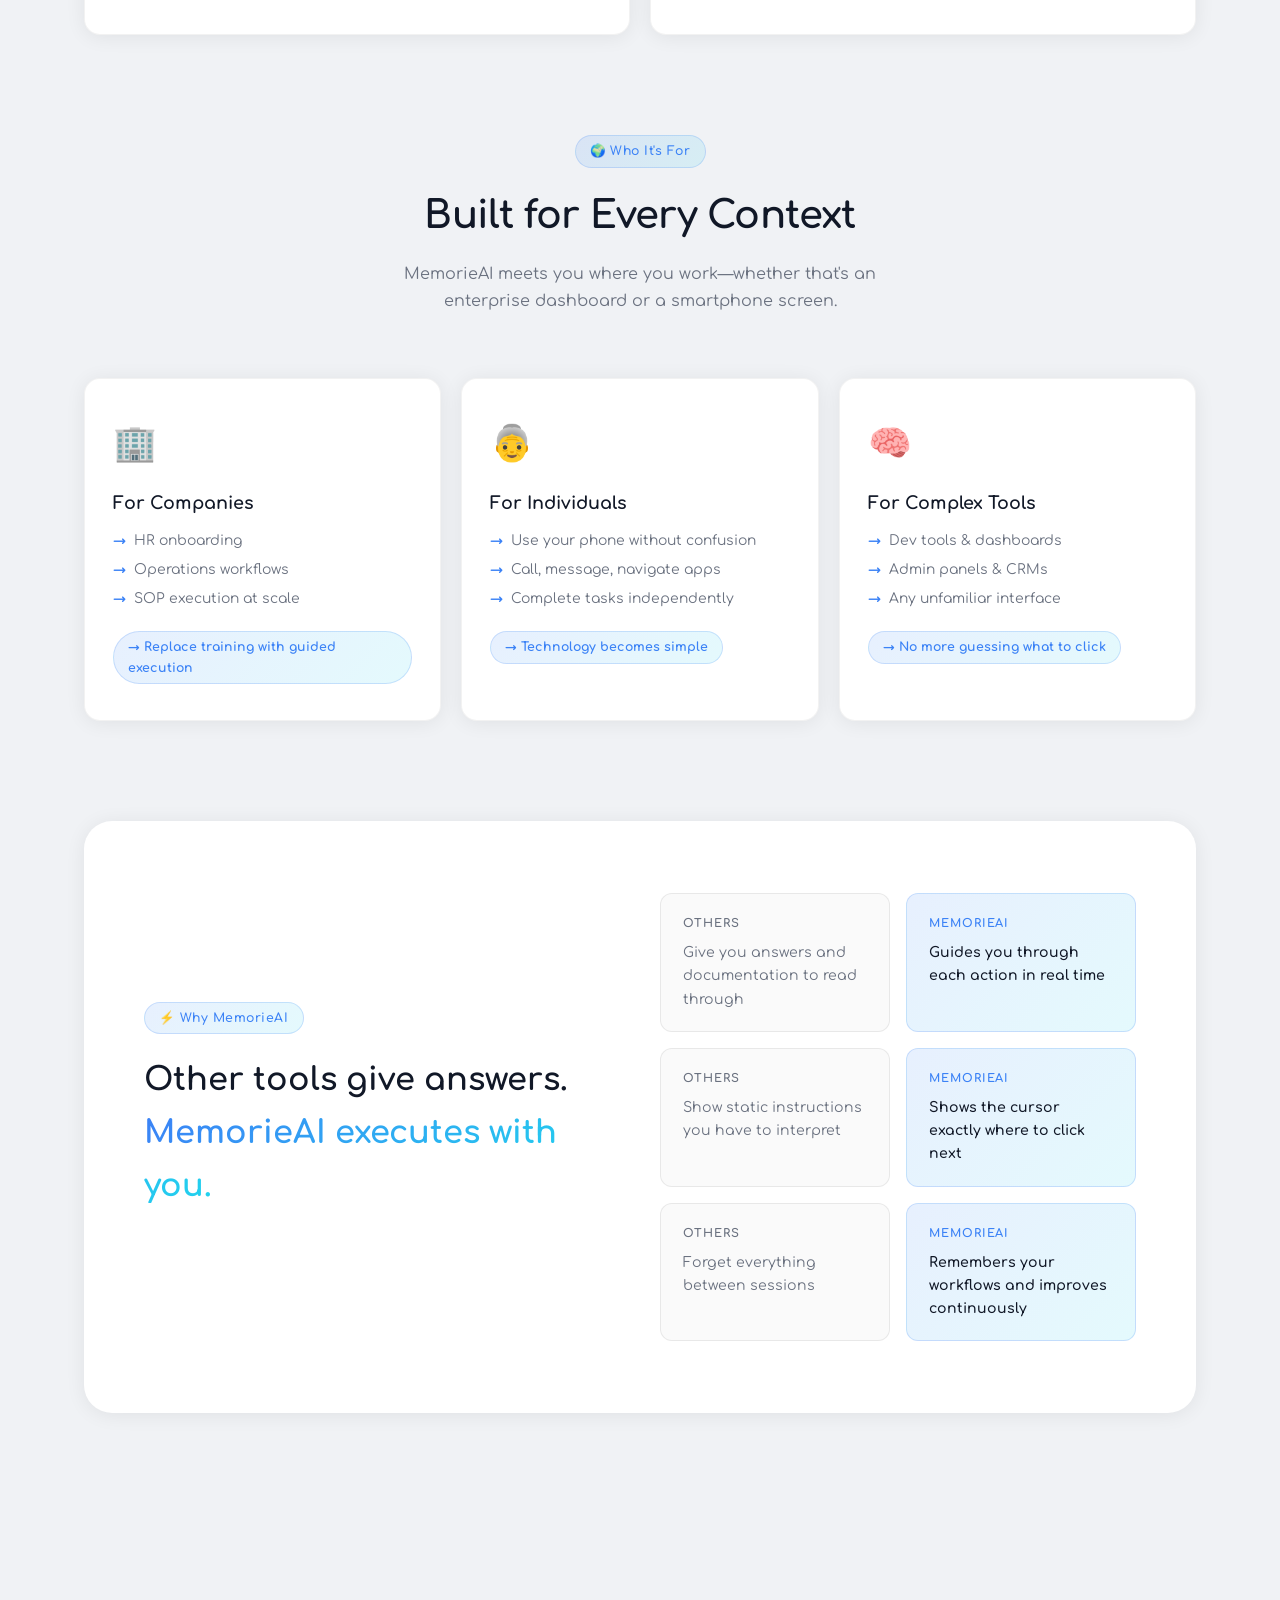
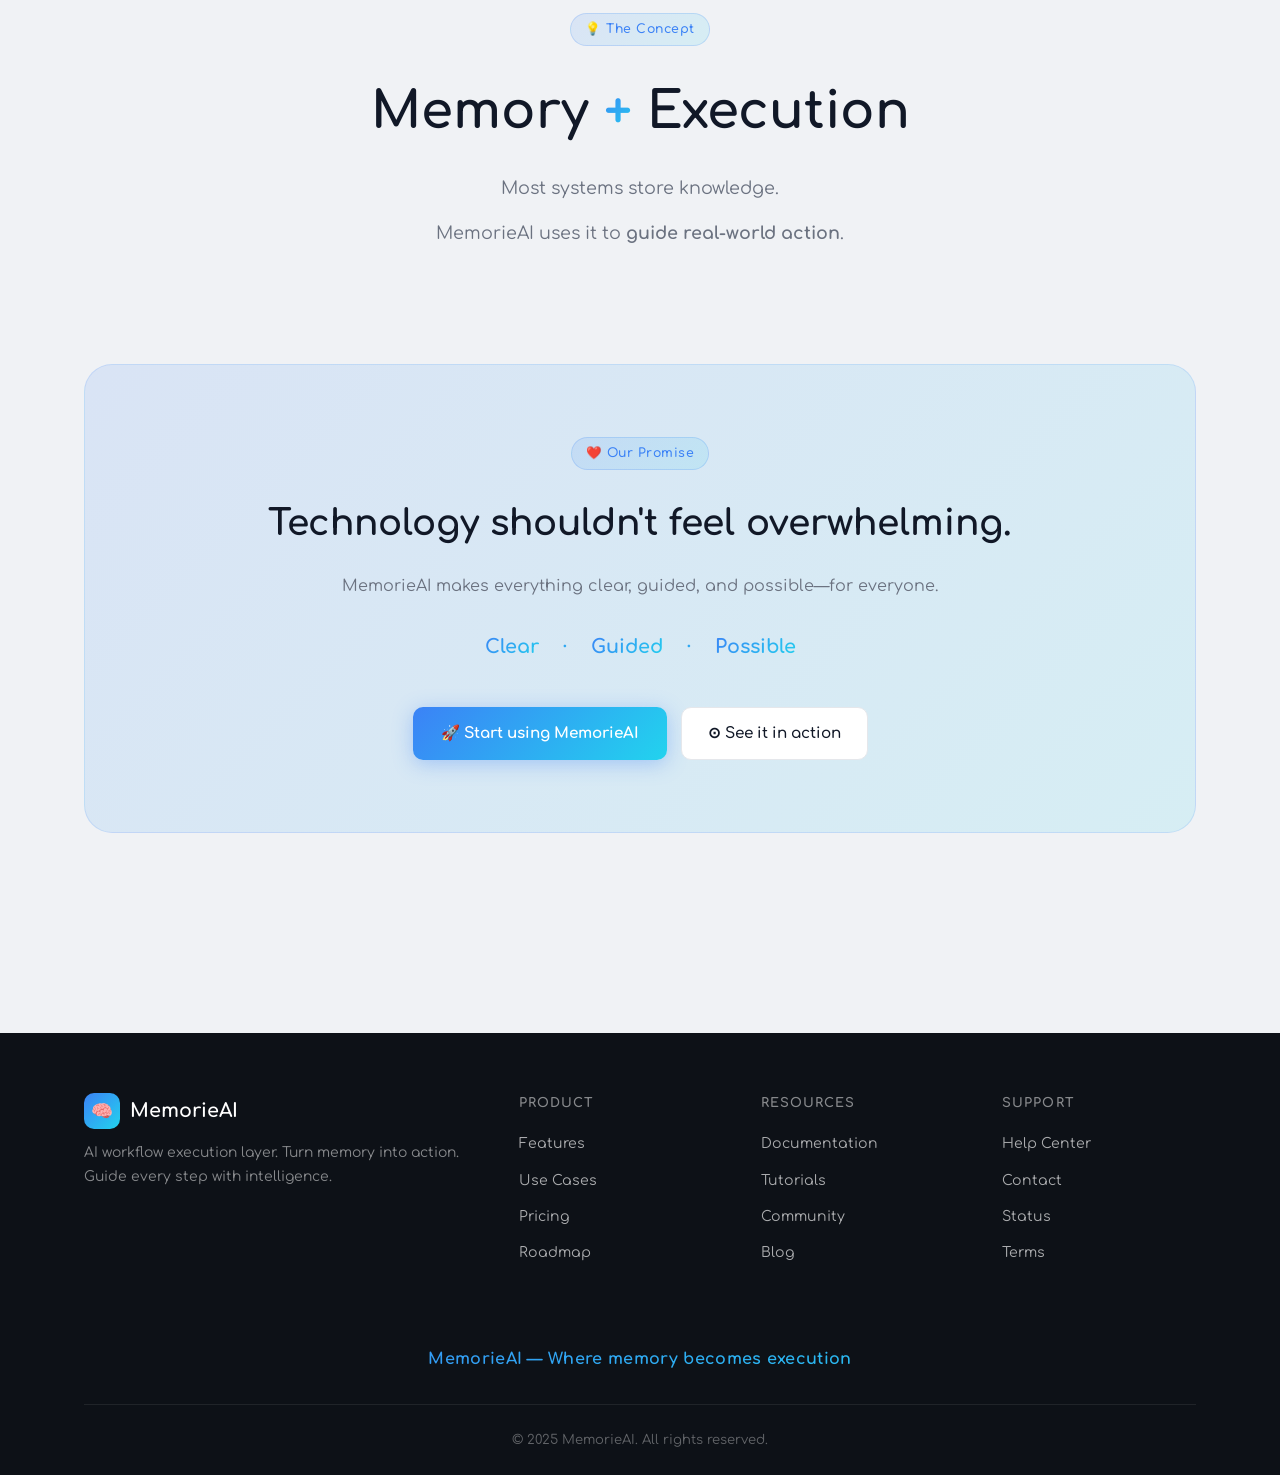
==== commit f0c546c6: "Update index.html" ====
--- a/index.html
+++ b/index.html
@@ -551,7 +551,7 @@
     </ul>
     <div class="nav-actions">
       <a href="#" class="nav-signin">Sign In</a>
-      <a href="#" class="btn-primary" style="padding:10px 20px;font-size:.88rem;">Start your first workflow/a>
+      <a href="#" class="btn-primary" style="padding:10px 20px;font-size:.88rem;">Get Started</a>
     </div>
   </div>
 </nav>
@@ -563,15 +563,14 @@
   <div class="container hero-inner">
     <div class="hero-content">
       <div class="hero-label fade-up">
-        <span class="chip">⚡ Real-Time SOP's Guidance</span>
+        <span class="chip">⚡ AI Execution Layer</span>
       </div>
       <h1 class="fade-up delay-1">
         The Execution Layer<br />
         for <span class="gradient-text">Human Work</span>
       </h1>
       <p class="fade-up delay-2">
-        MemorieAI turns SOPs into real-time execution for your team.
-        every step with memory, voice, and real-time visual assistance.
+        MemorieAI turns knowledge into action—guiding every step with memory, voice, and real-time visual assistance.
       </p>
       <div class="hero-cta fade-up delay-3">
         <a href="#" class="btn-primary">Start a Task →</a>
@@ -591,8 +590,8 @@
         <img src="[data-uri]" alt="MemorieAI Robot" class="ai-robot-img" />
         <div class="ui-overlay">
           <div class="ui-row">
-            <div class="ui-field">"Process a refund"</div>
-            <button class="ui-btn-sm">"Verify customer identity"</button>
+            <div class="ui-field">Create a landing page...</div>
+            <button class="ui-btn-sm">Execute</button>
           </div>
           <div class="ui-row">
             <div class="ui-field" style="flex:.6;">Onboard employee</div>
@@ -615,8 +614,8 @@
     <div class="steps-grid">
       <div class="step-card fade-up">
         <div class="step-num">01</div>
-        <h3>Say Say the task “Process a refund"</h3>
-        <p>Describe your task in plain language. MemorieAI loads your workflow</p>
+        <h3>Say What You Want</h3>
+        <p>Describe your task in plain language. MemorieAI listens and understands your intent immediately.</p>
         <div class="step-example">"Create a landing page"<br />"Onboard an employee"<br />"Call a contact"</div>
       </div>
       <div class="step-card fade-up delay-1">
@@ -627,7 +626,7 @@
       </div>
       <div class="step-card fade-up delay-2">
         <div class="step-num">03</div>
-        <h3>Guides you step by step/h3>
+        <h3>Follow the Guidance</h3>
         <p>Voice instructions walk you through each action. The visual cursor shows exactly where to click and what to do.</p>
         <div class="step-example">Voice · Visual cursor<br />Step-by-step actions</div>
       </div>
@@ -645,7 +644,7 @@
 <section class="section" style="padding-top:0;">
   <div class="container" style="padding:0;">
     <div class="core-value">
-      <h2>Stop reading SPOs.<br /><span class="gradient-text">Start executing them..</span></h2>
+      <h2>Stop reading instructions.<br /><span class="gradient-text">Start completing tasks.</span></h2>
       <p>MemorieAI doesn't explain. It guides you until the task is done.</p>
       <div class="core-bullets">
         <div class="core-bullet"><div class="bullet-icon">✓</div>One step at a time</div>
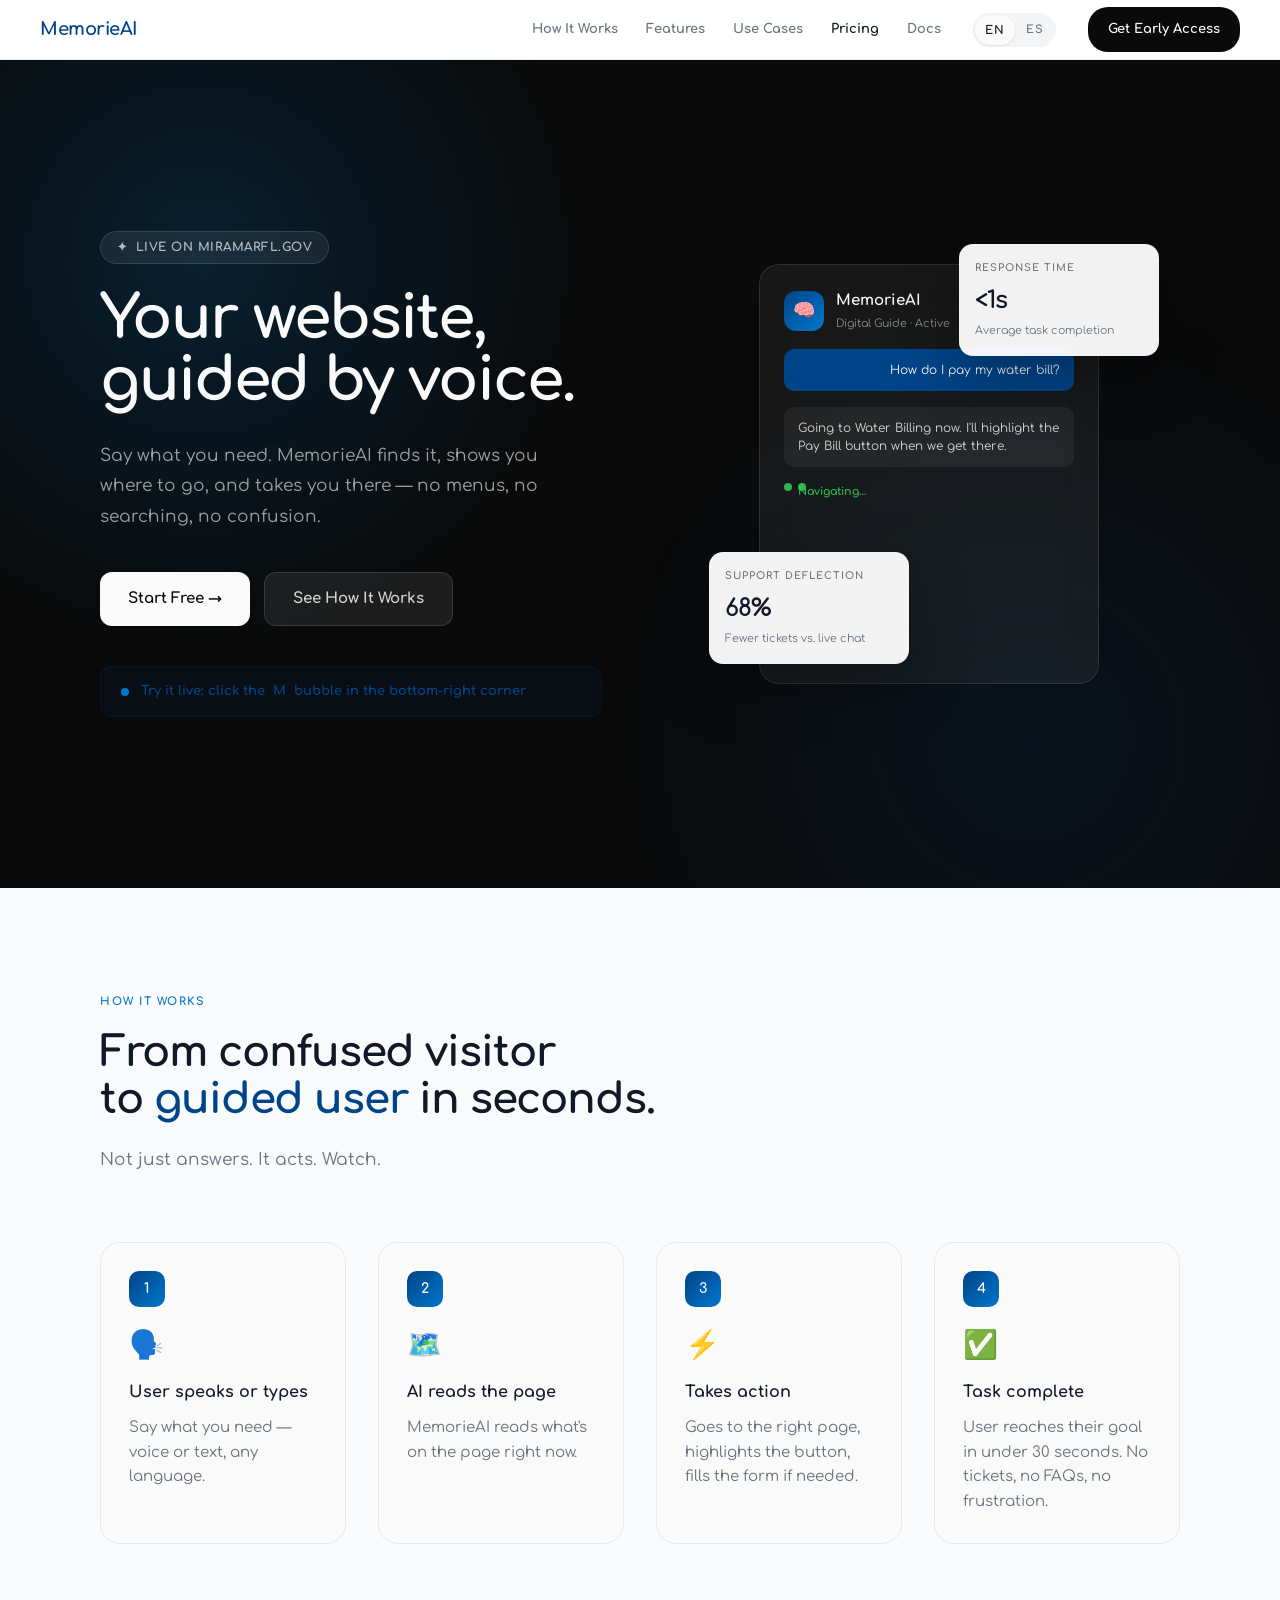
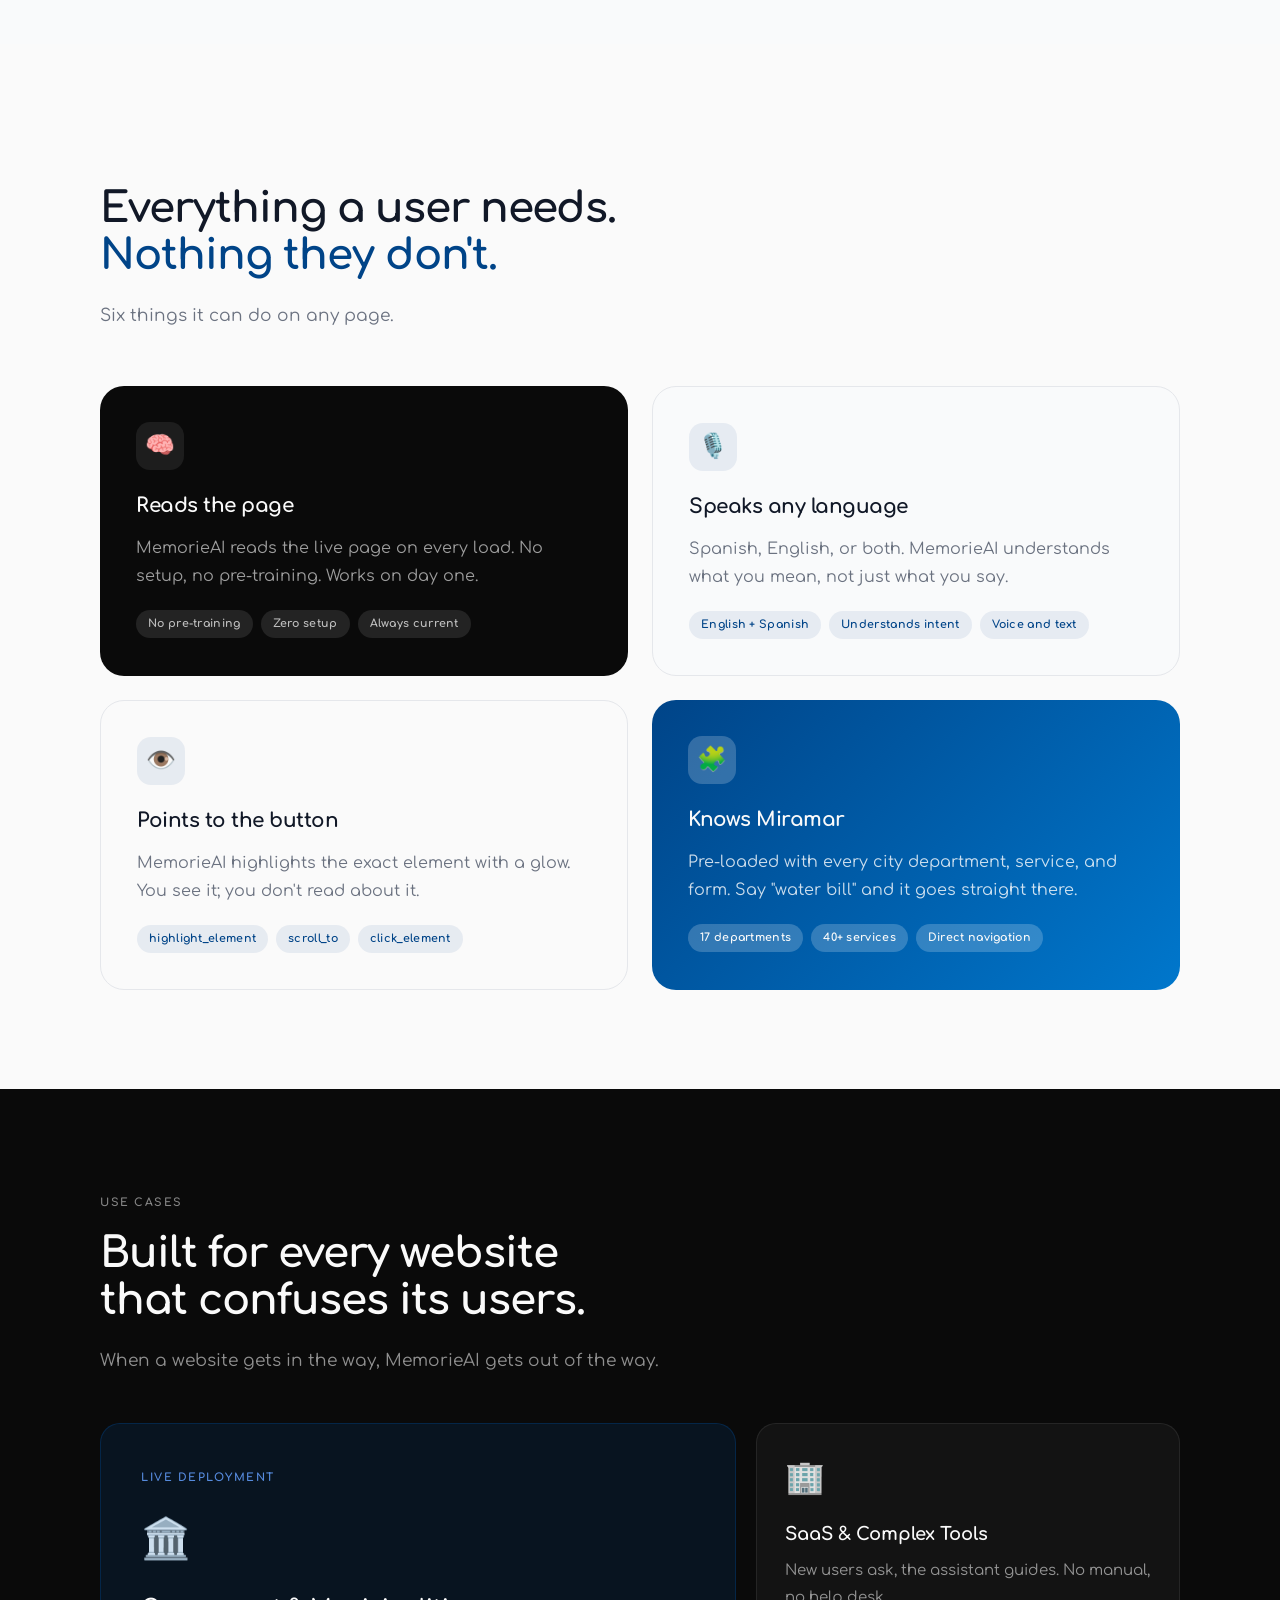
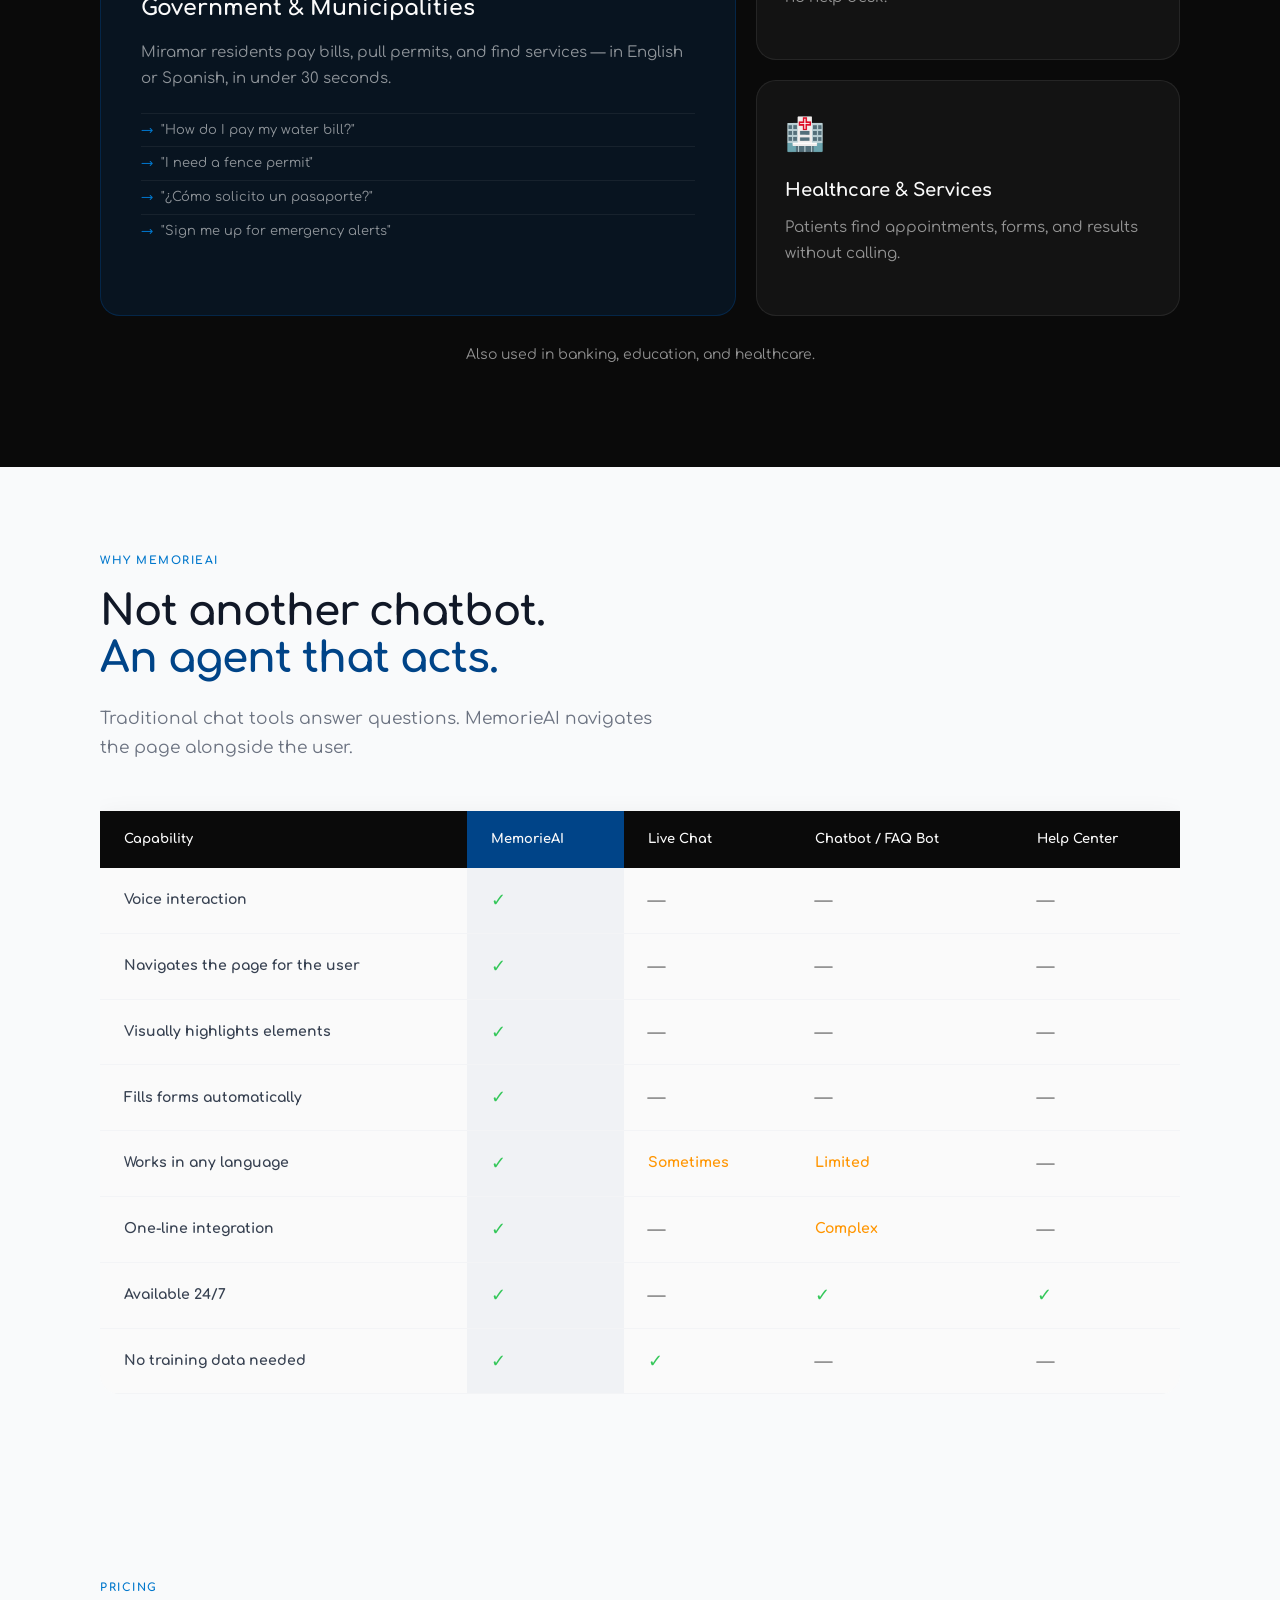
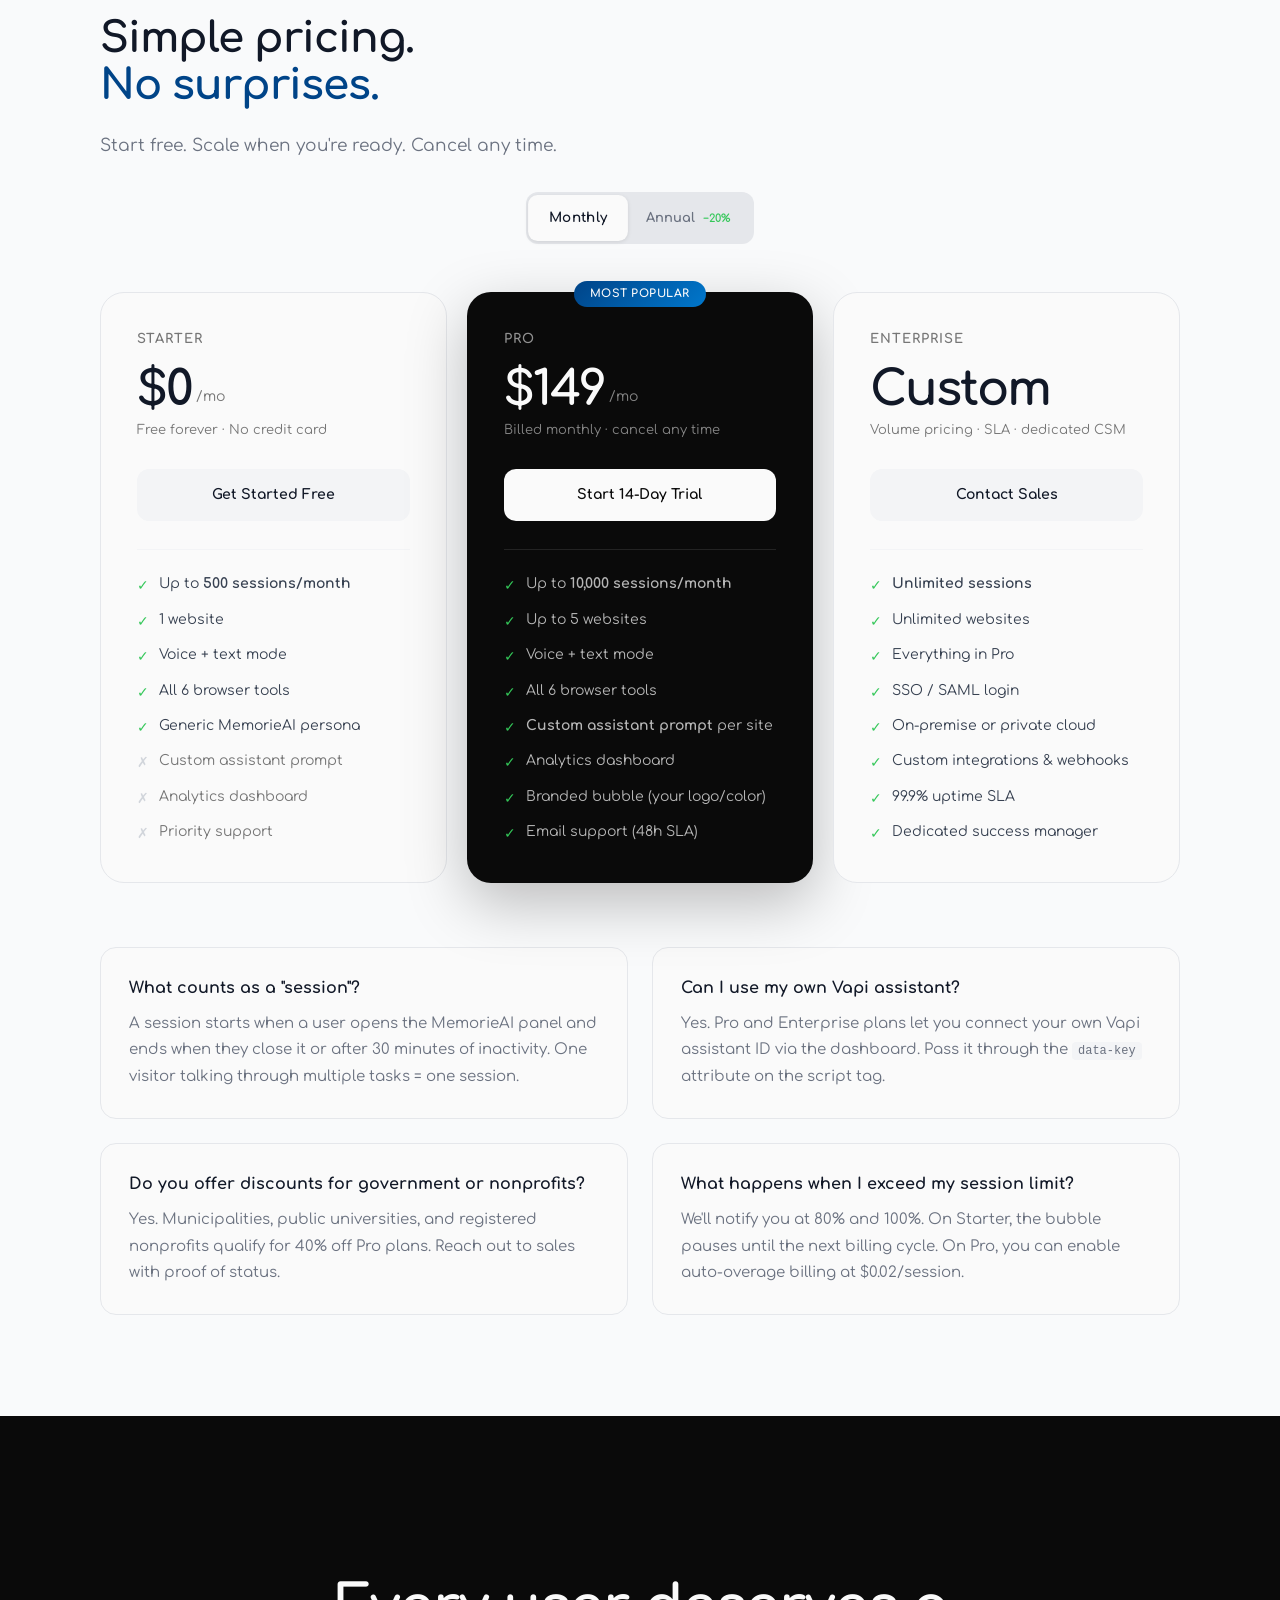
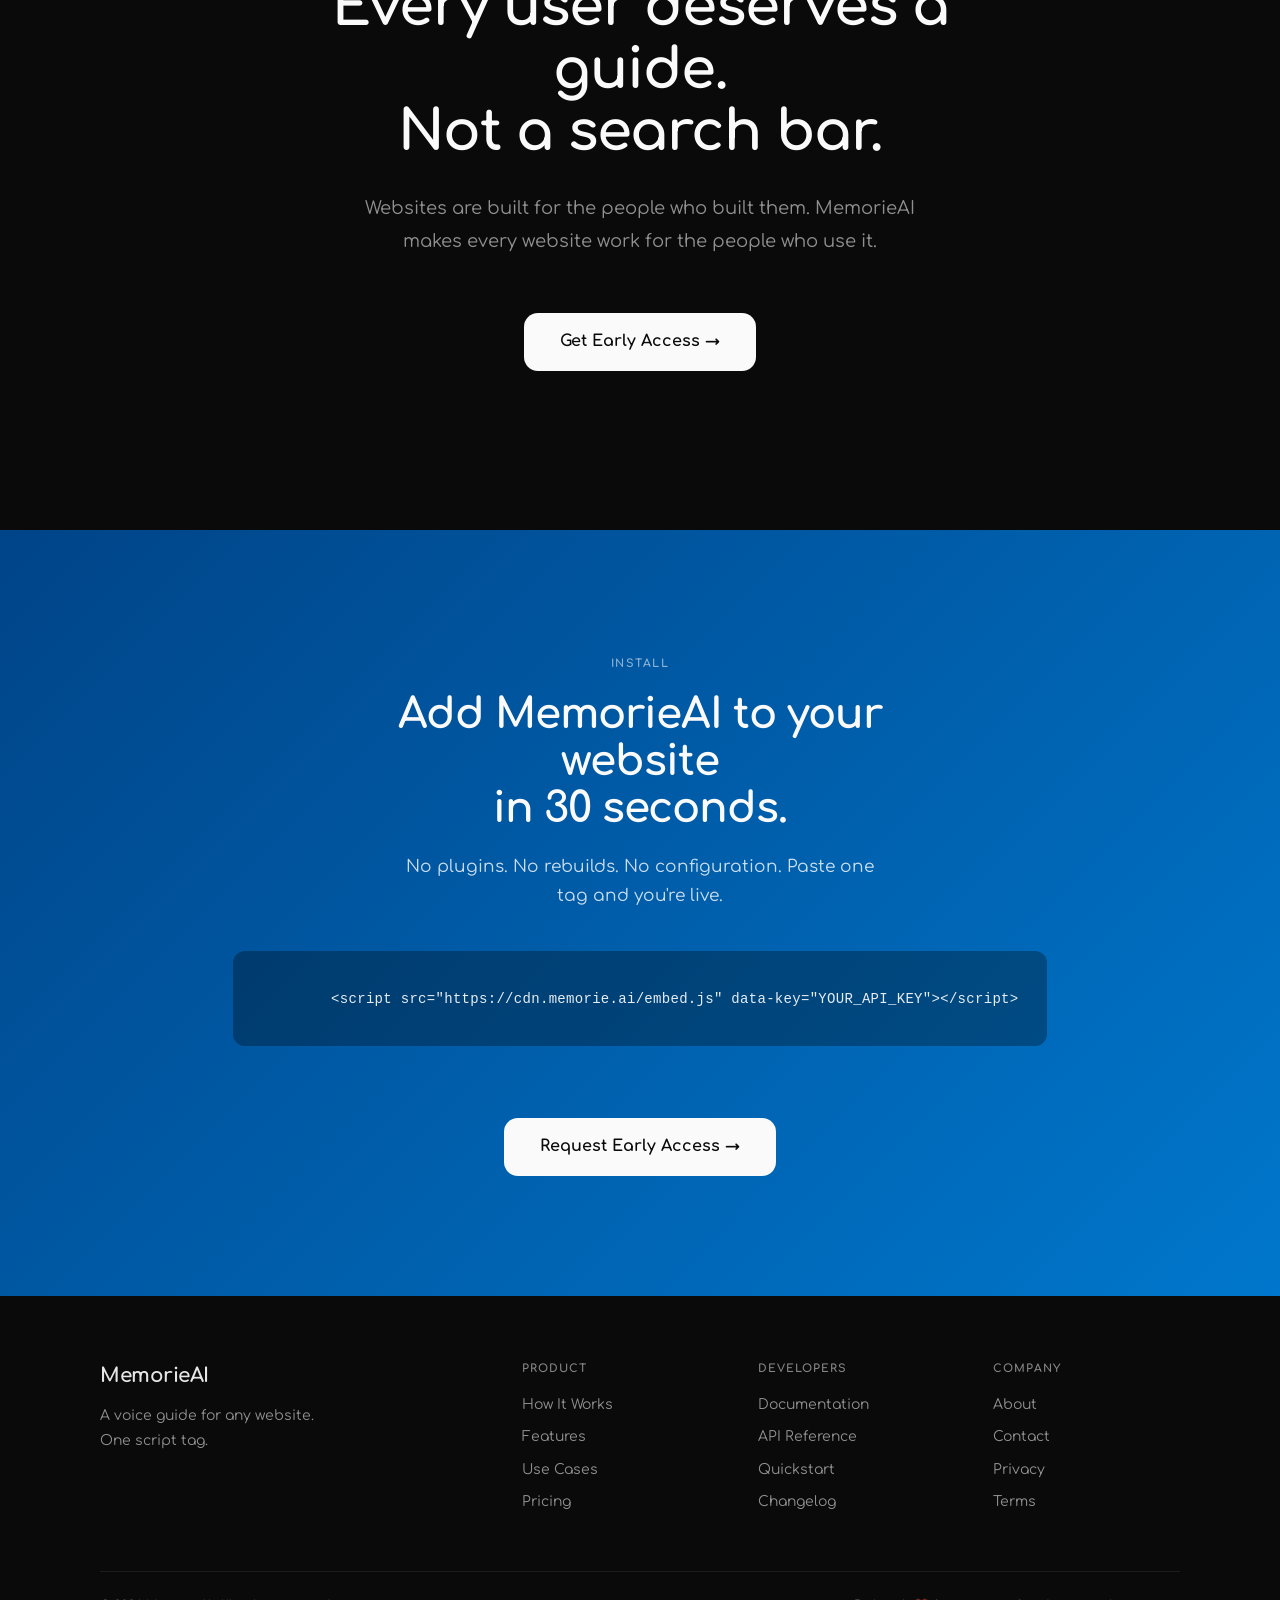
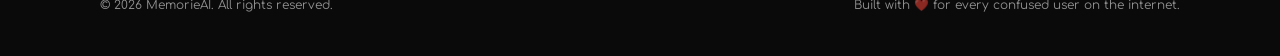
==== commit 118f36ea: "chore: rename index.html → landing-v1.html, landing-v2.html → index.html for Cloudflare Pages" ====
--- a/index.html
+++ b/index.html
@@ -1,902 +1,1796 @@
 <!DOCTYPE html>
 <html lang="en">
 <head>
-<meta charset="UTF-8" />
-<meta name="viewport" content="width=device-width, initial-scale=1.0" />
-<title>MemorieAI — Where memory becomes execution</title>
-<link rel="preconnect" href="https://fonts.googleapis.com" />
-<link rel="preconnect" href="https://fonts.gstatic.com" crossorigin />
-<link href="https://fonts.googleapis.com/css2?family=Comfortaa:wght@300;400;500;600;700&display=swap" rel="stylesheet" />
-<style>
-/* ─── RESET & BASE ─── */
-*, *::before, *::after { box-sizing: border-box; margin: 0; padding: 0; }
-html { scroll-behavior: smooth; }
-
-/* ─── MONTGET fallback stack (local font name users may have installed) ─── */
-@font-face {
-  font-family: 'Moonget';
-  src: local('Moonget'), local('moonget');
-  font-weight: 400 900;
-}
-
-:root {
-  --bg:          #f0f2f5;
-  --bg-card:     #ffffff;
-  --bg-dark:     #0d1117;
-  --text:        #111827;
-  --text-muted:  #6b7280;
-  --accent-blue: #3b82f6;
-  --accent-cyan: #22d3ee;
-  --gradient:    linear-gradient(135deg, #3b82f6 0%, #22d3ee 100%);
-  --gradient-soft: linear-gradient(135deg, rgba(59,130,246,.12) 0%, rgba(34,211,238,.12) 100%);
-  --radius:      16px;
-  --radius-sm:   10px;
-  --shadow:      0 2px 20px rgba(0,0,0,.07);
-  --shadow-lg:   0 8px 40px rgba(59,130,246,.15);
-  --font-head:   'Moonget', 'Comfortaa', sans-serif;
-  --font-body:   'Comfortaa', sans-serif;
-  --nav-h:       68px;
-}
-
-body {
-  font-family: var(--font-body);
-  background: var(--bg);
-  color: var(--text);
-  line-height: 1.65;
-  overflow-x: hidden;
-}
-
-/* ─── SCROLLBAR ─── */
-::-webkit-scrollbar { width: 6px; }
-::-webkit-scrollbar-track { background: var(--bg); }
-::-webkit-scrollbar-thumb { background: var(--accent-blue); border-radius: 99px; }
-
-/* ─── UTILITY ─── */
-.container { max-width: 1160px; margin: 0 auto; padding: 0 24px; }
-.gradient-text {
-  background: var(--gradient);
-  -webkit-background-clip: text;
-  -webkit-text-fill-color: transparent;
-  background-clip: text;
-}
-.chip {
-  display: inline-flex; align-items: center; gap: 6px;
-  font-size: .78rem; font-weight: 600; letter-spacing: .04em;
-  padding: 5px 14px; border-radius: 99px;
-  background: var(--gradient-soft);
-  color: var(--accent-blue); border: 1px solid rgba(59,130,246,.2);
-}
-.btn-primary {
-  display: inline-flex; align-items: center; gap: 8px;
-  padding: 14px 28px; border-radius: 10px;
-  background: var(--gradient); color: #fff;
-  font-family: var(--font-body); font-size: .95rem; font-weight: 700;
-  border: none; cursor: pointer; text-decoration: none;
-  transition: opacity .2s, transform .2s, box-shadow .2s;
-  box-shadow: 0 4px 20px rgba(59,130,246,.35);
-}
-.btn-primary:hover { opacity: .92; transform: translateY(-1px); box-shadow: var(--shadow-lg); }
-.btn-secondary {
-  display: inline-flex; align-items: center; gap: 8px;
-  padding: 13px 26px; border-radius: 10px;
-  background: var(--bg-card); color: var(--text);
-  font-family: var(--font-body); font-size: .95rem; font-weight: 600;
-  border: 1.5px solid #e5e7eb; cursor: pointer; text-decoration: none;
-  transition: border-color .2s, box-shadow .2s;
-}
-.btn-secondary:hover { border-color: var(--accent-blue); box-shadow: 0 0 0 3px rgba(59,130,246,.08); }
-
-/* ─── NAVBAR ─── */
-nav {
-  position: fixed; top: 0; left: 0; right: 0; z-index: 100;
-  height: var(--nav-h);
-  background: rgba(240,242,245,.88);
-  backdrop-filter: blur(14px);
-  -webkit-backdrop-filter: blur(14px);
-  border-bottom: 1px solid rgba(0,0,0,.07);
-}
-.nav-inner {
-  display: flex; align-items: center; justify-content: space-between;
-  height: 100%;
-}
-.logo {
-  display: flex; align-items: center; gap: 10px;
-  font-family: var(--font-head); font-size: 1.25rem; font-weight: 700;
-  color: var(--text); text-decoration: none;
-}
-.logo-icon {
-  width: 36px; height: 36px; border-radius: 10px;
-  background: var(--gradient);
-  display: flex; align-items: center; justify-content: center;
-  font-size: 1.1rem;
-}
-.nav-links { display: flex; gap: 32px; list-style: none; }
-.nav-links a {
-  font-size: .9rem; font-weight: 500; color: var(--text-muted);
-  text-decoration: none; transition: color .2s;
-}
-.nav-links a:hover { color: var(--accent-blue); }
-.nav-actions { display: flex; align-items: center; gap: 12px; }
-.nav-signin {
-  font-size: .9rem; font-weight: 600; color: var(--text-muted);
-  text-decoration: none; transition: color .2s;
-}
-.nav-signin:hover { color: var(--text); }
-
-/* ─── HERO ─── */
-.hero {
-  padding: calc(var(--nav-h) + 80px) 0 80px;
-  position: relative; overflow: hidden;
-}
-.hero-bg-blob {
-  position: absolute; top: -120px; right: -160px;
-  width: 700px; height: 700px; border-radius: 50%;
-  background: radial-gradient(circle, rgba(34,211,238,.15) 0%, rgba(59,130,246,.08) 50%, transparent 70%);
-  pointer-events: none;
-}
-.hero-bg-blob2 {
-  position: absolute; bottom: -80px; left: -100px;
-  width: 400px; height: 400px; border-radius: 50%;
-  background: radial-gradient(circle, rgba(59,130,246,.1) 0%, transparent 70%);
-  pointer-events: none;
-}
-.hero-inner {
-  display: grid; grid-template-columns: 1fr 1fr;
-  gap: 60px; align-items: center;
-}
-.hero-label { margin-bottom: 20px; }
-.hero h1 {
-  font-family: var(--font-head); font-size: clamp(2.4rem, 4.5vw, 3.6rem);
-  font-weight: 800; line-height: 1.12; letter-spacing: -.02em;
-  margin-bottom: 22px;
-}
-.hero p {
-  font-size: 1.1rem; color: var(--text-muted);
-  max-width: 480px; margin-bottom: 36px; line-height: 1.75;
-}
-.hero-cta { display: flex; gap: 14px; flex-wrap: wrap; }
-.trust-strip {
-  margin-top: 48px; padding-top: 28px;
-  border-top: 1px solid rgba(0,0,0,.08);
-  display: flex; gap: 28px; flex-wrap: wrap;
-}
-.trust-item {
-  display: flex; align-items: center; gap: 8px;
-  font-size: .82rem; font-weight: 600; color: var(--text-muted);
-}
-.trust-dot {
-  width: 7px; height: 7px; border-radius: 50%;
-  background: var(--gradient);
-}
-
-/* ─── HERO VISUAL ─── */
-.hero-visual {
-  position: relative; display: flex;
-  align-items: center; justify-content: center;
-}
-.visual-card {
-  width: 100%; max-width: 520px;
-  background: linear-gradient(145deg, #e8eef7 0%, #dde8f5 100%);
-  border-radius: 24px;
-  padding: 32px;
-  position: relative;
-  box-shadow: 0 20px 60px rgba(59,130,246,.12), 0 4px 16px rgba(0,0,0,.06);
-  overflow: hidden;
-  min-height: 340px;
-  display: flex; flex-direction: column; justify-content: center;
-  align-items: center; gap: 20px;
-}
-.visual-card::before {
-  content: '';
-  position: absolute; inset: 0;
-  background: url("data:image/svg+xml,%3Csvg width='60' height='60' viewBox='0 0 60 60' xmlns='http://www.w3.org/2000/svg'%3E%3Cg fill='none' fill-rule='evenodd'%3E%3Cg fill='%233b82f6' fill-opacity='0.04'%3E%3Ccircle cx='30' cy='30' r='1.5'/%3E%3C/g%3E%3C/g%3E%3C/svg%3E");
-  pointer-events: none;
-}
-.ai-robot-img {
-  width: 180px;
-  height: 180px;
-  object-fit: contain;
-  filter: drop-shadow(0 0 32px rgba(59,130,246,0.5)) drop-shadow(0 0 64px rgba(34,211,238,0.25));
-  animation: pulse-core 3s ease-in-out infinite;
-  position: relative; z-index: 2;
-  border-radius: 50%;
-}
-.ai-core {
-  width: 120px; height: 120px; border-radius: 50%;
-  background: var(--gradient);
-  display: flex; align-items: center; justify-content: center;
-  font-size: 3rem;
-  box-shadow: 0 0 0 16px rgba(59,130,246,.1), 0 0 0 32px rgba(34,211,238,.06), 0 0 60px rgba(59,130,246,.3);
-  animation: pulse-core 3s ease-in-out infinite;
-  position: relative; z-index: 2;
-}
-@keyframes pulse-core {
-  0%, 100% { box-shadow: 0 0 0 16px rgba(59,130,246,.1), 0 0 0 32px rgba(34,211,238,.06), 0 0 60px rgba(59,130,246,.3); }
-  50% { box-shadow: 0 0 0 20px rgba(59,130,246,.15), 0 0 0 40px rgba(34,211,238,.08), 0 0 80px rgba(59,130,246,.4); }
-}
-.ui-overlay {
-  position: absolute; bottom: 24px; left: 24px; right: 24px;
-  display: flex; flex-direction: column; gap: 8px; z-index: 3;
-}
-.ui-row {
-  display: flex; gap: 8px; align-items: center;
-}
-.ui-field {
-  flex: 1; height: 34px; border-radius: 8px;
-  background: rgba(255,255,255,.85);
-  border: 1.5px solid rgba(59,130,246,.25);
-  display: flex; align-items: center; padding: 0 12px;
-  font-size: .75rem; color: var(--text-muted); font-family: var(--font-body);
-}
-.ui-btn-sm {
-  height: 34px; padding: 0 14px; border-radius: 8px;
-  background: var(--gradient); color: #fff;
-  font-size: .72rem; font-weight: 700; font-family: var(--font-body);
-  border: none; cursor: pointer; white-space: nowrap;
-}
-.cursor-indicator {
-  position: absolute; top: 40px; right: 40px;
-  width: 28px; height: 28px;
-  background: var(--accent-blue); border-radius: 50%;
-  border: 3px solid #fff;
-  box-shadow: 0 2px 12px rgba(59,130,246,.5);
-  animation: cursor-float 2.5s ease-in-out infinite;
-  z-index: 4;
-}
-.cursor-indicator::after {
-  content: ''; position: absolute;
-  top: 50%; left: 50%; transform: translate(-50%,-50%);
-  width: 8px; height: 8px; border-radius: 50%; background: #fff;
-}
-@keyframes cursor-float {
-  0%, 100% { transform: translate(0, 0); }
-  33% { transform: translate(-40px, 20px); }
-  66% { transform: translate(20px, -10px); }
-}
-.highlight-box {
-  position: absolute; top: 130px; left: 24px;
-  border: 2px solid rgba(59,130,246,.6);
-  border-radius: 8px; width: 100px; height: 36px;
-  background: rgba(59,130,246,.08);
-  animation: highlight-pulse 2s ease-in-out infinite;
-  z-index: 3;
-}
-@keyframes highlight-pulse {
-  0%, 100% { opacity: .8; }
-  50% { opacity: 1; border-color: rgba(59,130,246,1); }
-}
-.voice-badge {
-  position: absolute; top: 24px; left: 24px;
-  background: rgba(255,255,255,.95); border-radius: 99px;
-  padding: 6px 14px; font-size: .72rem; font-weight: 700;
-  color: var(--accent-blue); display: flex; align-items: center; gap: 6px;
-  box-shadow: var(--shadow); z-index: 4;
-}
-.voice-dot { width: 8px; height: 8px; border-radius: 50%; background: #22c55e; animation: blink 1.2s ease-in-out infinite; }
-@keyframes blink { 0%, 100% { opacity: 1; } 50% { opacity: .3; } }
-
-/* ─── HOW IT WORKS ─── */
-.section { padding: 100px 0; }
-.section-header { text-align: center; margin-bottom: 64px; }
-.section-header h2 {
-  font-family: var(--font-head); font-size: clamp(1.9rem, 3vw, 2.8rem);
-  font-weight: 800; letter-spacing: -.02em; margin-bottom: 14px;
-}
-.section-header p { font-size: 1rem; color: var(--text-muted); max-width: 560px; margin: 0 auto; }
-
-.steps-grid {
-  display: grid; grid-template-columns: repeat(4, 1fr);
-  gap: 20px;
-}
-.step-card {
-  background: var(--bg-card); border-radius: var(--radius);
-  padding: 32px 24px; position: relative;
-  box-shadow: var(--shadow); border: 1px solid rgba(0,0,0,.05);
-  transition: transform .25s, box-shadow .25s;
-}
-.step-card:hover { transform: translateY(-4px); box-shadow: var(--shadow-lg); }
-.step-num {
-  font-family: var(--font-head); font-size: 3rem; font-weight: 800;
-  background: var(--gradient); -webkit-background-clip: text;
-  -webkit-text-fill-color: transparent; background-clip: text;
-  line-height: 1; margin-bottom: 16px;
-}
-.step-card h3 {
-  font-family: var(--font-head); font-size: 1.05rem; font-weight: 700;
-  margin-bottom: 10px;
-}
-.step-card p { font-size: .88rem; color: var(--text-muted); }
-.step-example {
-  margin-top: 14px; padding: 10px 14px; border-radius: 8px;
-  background: var(--gradient-soft); border: 1px solid rgba(59,130,246,.15);
-  font-size: .8rem; color: var(--accent-blue); font-weight: 600;
-  font-style: italic;
-}
-
-/* ─── CORE VALUE ─── */
-.core-value {
-  background: var(--bg-dark); color: #fff;
-  border-radius: 28px; padding: 80px 60px;
-  text-align: center; position: relative; overflow: hidden;
-  margin: 0 24px;
-}
-.core-value::before {
-  content: '';
-  position: absolute; top: -100px; left: 50%; transform: translateX(-50%);
-  width: 600px; height: 400px; border-radius: 50%;
-  background: radial-gradient(circle, rgba(59,130,246,.3) 0%, transparent 70%);
-  pointer-events: none;
-}
-.core-value h2 {
-  font-family: var(--font-head); font-size: clamp(1.8rem, 3vw, 2.6rem);
-  font-weight: 800; margin-bottom: 18px; position: relative;
-}
-.core-value p { color: rgba(255,255,255,.65); font-size: 1rem; margin-bottom: 40px; }
-.core-bullets {
-  display: flex; justify-content: center; gap: 32px; flex-wrap: wrap;
-}
-.core-bullet {
-  display: flex; align-items: center; gap: 10px;
-  font-size: .9rem; font-weight: 600; color: rgba(255,255,255,.9);
-}
-.bullet-icon {
-  width: 28px; height: 28px; border-radius: 50%;
-  background: var(--gradient);
-  display: flex; align-items: center; justify-content: center;
-  font-size: .8rem;
-}
-
-/* ─── FEATURES ─── */
-.features-grid {
-  display: grid; grid-template-columns: repeat(2, 1fr); gap: 20px;
-}
-.feat-card {
-  background: var(--bg-card); border-radius: var(--radius);
-  padding: 36px 32px; box-shadow: var(--shadow);
-  border: 1px solid rgba(0,0,0,.05);
-  transition: transform .25s, box-shadow .25s;
-}
-.feat-card:hover { transform: translateY(-4px); box-shadow: var(--shadow-lg); }
-.feat-icon {
-  width: 52px; height: 52px; border-radius: 14px;
-  background: var(--gradient-soft); border: 1px solid rgba(59,130,246,.2);
-  display: flex; align-items: center; justify-content: center;
-  font-size: 1.4rem; margin-bottom: 20px;
-}
-.feat-card h3 {
-  font-family: var(--font-head); font-size: 1.15rem; font-weight: 700;
-  margin-bottom: 10px;
-}
-.feat-card p { font-size: .9rem; color: var(--text-muted); margin-bottom: 16px; }
-.feat-list { list-style: none; display: flex; flex-direction: column; gap: 6px; }
-.feat-list li {
-  font-size: .85rem; color: var(--text-muted);
-  display: flex; align-items: center; gap: 8px;
-}
-.feat-list li::before { content: '✓'; color: var(--accent-blue); font-weight: 700; }
-
-/* ─── USE CASES ─── */
-.use-cases-grid {
-  display: grid; grid-template-columns: repeat(3, 1fr); gap: 20px;
-}
-.use-card {
-  background: var(--bg-card); border-radius: var(--radius);
-  padding: 36px 28px; box-shadow: var(--shadow);
-  border: 1px solid rgba(0,0,0,.05);
-  transition: transform .25s, box-shadow .25s;
-}
-.use-card:hover { transform: translateY(-4px); box-shadow: var(--shadow-lg); }
-.use-emoji { font-size: 2.2rem; margin-bottom: 16px; display: block; }
-.use-card h3 {
-  font-family: var(--font-head); font-size: 1.1rem; font-weight: 700;
-  margin-bottom: 12px;
-}
-.use-card ul { list-style: none; margin-bottom: 20px; display: flex; flex-direction: column; gap: 6px; }
-.use-card ul li {
-  font-size: .87rem; color: var(--text-muted);
-  display: flex; align-items: center; gap: 8px;
-}
-.use-card ul li::before { content: '→'; color: var(--accent-blue); font-weight: 700; }
-.use-tag {
-  display: inline-block; padding: 5px 14px; border-radius: 99px;
-  background: var(--gradient-soft); border: 1px solid rgba(59,130,246,.2);
-  font-size: .78rem; font-weight: 700; color: var(--accent-blue);
-}
-
-/* ─── DIFFERENTIATION ─── */
-.diff-section {
-  background: var(--bg-card); border-radius: 28px;
-  padding: 72px 60px; margin: 0 24px;
-  box-shadow: var(--shadow);
-}
-.diff-grid { display: grid; grid-template-columns: 1fr 1fr; gap: 40px; align-items: center; }
-.diff-side h2 {
-  font-family: var(--font-head); font-size: clamp(1.7rem, 2.5vw, 2.2rem);
-  font-weight: 800; margin-bottom: 20px;
-}
-.diff-compare { display: flex; flex-direction: column; gap: 16px; }
-.diff-row { display: grid; grid-template-columns: 1fr 1fr; gap: 16px; }
-.diff-box {
-  padding: 20px 22px; border-radius: 12px; border: 1px solid rgba(0,0,0,.07);
-}
-.diff-box.old {
-  background: #fafafa;
-}
-.diff-box.new {
-  background: var(--gradient-soft); border-color: rgba(59,130,246,.2);
-}
-.diff-label {
-  font-size: .72rem; font-weight: 700; letter-spacing: .08em;
-  text-transform: uppercase; margin-bottom: 8px;
-}
-.diff-box.old .diff-label { color: var(--text-muted); }
-.diff-box.new .diff-label { color: var(--accent-blue); }
-.diff-box p { font-size: .88rem; color: var(--text-muted); }
-.diff-box.new p { color: var(--text); font-weight: 600; }
-
-/* ─── BIG IDEA ─── */
-.big-idea {
-  text-align: center; padding: 100px 0;
-}
-.big-idea h2 {
-  font-family: var(--font-head); font-size: clamp(2rem, 4vw, 3.4rem);
-  font-weight: 800; margin-bottom: 20px;
-}
-.big-idea p { font-size: 1.1rem; color: var(--text-muted); max-width: 560px; margin: 0 auto 16px; }
-
-/* ─── EMOTIONAL CLOSE ─── */
-.emotional {
-  background: var(--gradient-soft); border-radius: 28px;
-  padding: 72px 60px; margin: 0 24px; text-align: center;
-  border: 1px solid rgba(59,130,246,.15);
-}
-.emotional h2 {
-  font-family: var(--font-head); font-size: clamp(1.7rem, 2.8vw, 2.4rem);
-  font-weight: 800; margin-bottom: 20px;
-}
-.emotional p { font-size: 1rem; color: var(--text-muted); margin-bottom: 32px; }
-.emotional-words { display: flex; justify-content: center; gap: 24px; flex-wrap: wrap; margin-bottom: 44px; }
-.emotional-word {
-  font-family: var(--font-head); font-size: 1.2rem; font-weight: 700;
-  background: var(--gradient); -webkit-background-clip: text;
-  -webkit-text-fill-color: transparent; background-clip: text;
-}
-.final-cta { display: flex; justify-content: center; gap: 14px; flex-wrap: wrap; }
-
-/* ─── FOOTER ─── */
-footer {
-  background: var(--bg-dark); color: #fff;
-  padding: 60px 0 0;
-  margin-top: 100px;
-}
-.footer-inner {
-  display: grid; grid-template-columns: 2fr 1fr 1fr 1fr;
-  gap: 48px; margin-bottom: 48px;
-}
-.footer-logo {
-  display: flex; align-items: center; gap: 10px;
-  font-family: var(--font-head); font-size: 1.2rem; font-weight: 700;
-  color: #fff; text-decoration: none; margin-bottom: 12px;
-}
-.footer-desc { font-size: .87rem; color: rgba(255,255,255,.5); line-height: 1.7; }
-.footer-col h4 {
-  font-size: .8rem; font-weight: 700; letter-spacing: .08em;
-  text-transform: uppercase; color: rgba(255,255,255,.5);
-  margin-bottom: 16px;
-}
-.footer-col ul { list-style: none; display: flex; flex-direction: column; gap: 10px; }
-.footer-col ul li a {
-  font-size: .88rem; color: rgba(255,255,255,.65);
-  text-decoration: none; transition: color .2s;
-}
-.footer-col ul li a:hover { color: #fff; }
-.footer-bottom {
-  border-top: 1px solid rgba(255,255,255,.08);
-  padding: 24px 0; text-align: center;
-  font-size: .82rem; color: rgba(255,255,255,.35);
-}
-.footer-tagline {
-  text-align: center; padding: 32px;
-  font-family: var(--font-head); font-size: 1rem; font-weight: 700;
-  background: var(--gradient); -webkit-background-clip: text;
-  -webkit-text-fill-color: transparent; background-clip: text;
-  letter-spacing: .02em;
-}
-
-/* ─── ANIMATIONS ─── */
-@keyframes fade-up {
-  from { opacity: 0; transform: translateY(24px); }
-  to   { opacity: 1; transform: translateY(0); }
-}
-.fade-up { animation: fade-up .7s ease both; }
-.delay-1 { animation-delay: .1s; }
-.delay-2 { animation-delay: .2s; }
-.delay-3 { animation-delay: .3s; }
-.delay-4 { animation-delay: .45s; }
-.delay-5 { animation-delay: .6s; }
-
-/* ─── RESPONSIVE ─── */
-@media (max-width: 900px) {
-  .hero-inner { grid-template-columns: 1fr; }
-  .hero-visual { order: -1; }
-  .steps-grid { grid-template-columns: repeat(2, 1fr); }
-  .features-grid { grid-template-columns: 1fr; }
-  .use-cases-grid { grid-template-columns: 1fr; }
-  .diff-grid { grid-template-columns: 1fr; }
-  .footer-inner { grid-template-columns: 1fr 1fr; }
-  .nav-links { display: none; }
-  .core-value, .diff-section, .emotional { margin: 0; border-radius: 20px; padding: 48px 28px; }
-}
-@media (max-width: 600px) {
-  .steps-grid { grid-template-columns: 1fr; }
-  .footer-inner { grid-template-columns: 1fr; }
-  .diff-row { grid-template-columns: 1fr; }
-}
-</style>
+  <meta charset="UTF-8">
+  <meta name="viewport" content="width=device-width, initial-scale=1.0">
+  <title>MemorieAI: Voice-Guided Web Assistant</title>
+  <meta name="description" content="MemorieAI adds a voice AI assistant to any website in one script tag. Navigate, highlight, fill forms and guide users in real time, in any language.">
+  <meta property="og:title" content="MemorieAI: Voice-Guided Web Assistant">
+  <meta property="og:description" content="MemorieAI adds a voice AI assistant to any website in one script tag. Navigate, highlight, fill forms and guide users in real time, in any language.">
+  <meta property="og:type" content="website">
+  <meta name="twitter:card" content="summary">
+  <meta name="twitter:title" content="MemorieAI: Voice-Guided Web Assistant">
+  <meta name="twitter:description" content="Add a voice AI assistant to any website in one script tag. No rebuild. No training. Live on day one.">
+  <link rel="preconnect" href="https://fonts.googleapis.com">
+  <link rel="preconnect" href="https://fonts.gstatic.com" crossorigin>
+  <link href="https://fonts.googleapis.com/css2?family=Comfortaa:wght@400;700&display=swap" rel="stylesheet">
+  <noscript>
+    <style>
+      /* Entrance animations rely on CSS keyframes — they still run without JS.
+         The scroll-reveal system adds .reveal via JS; without JS nothing is hidden. */
+      .reveal { opacity: 1 !important; transform: none !important; transition: none !important; }
+    </style>
+  </noscript>
+  <style>
+    *, *::before, *::after { box-sizing: border-box; margin: 0; padding: 0; }
+    :root {
+      --black: #0a0a0a;
+      --white: #fafafa;
+      --amber: #ff9500;
+      --gray-50:  #f9fafb;
+      --gray-100: #f3f4f6;
+      --gray-200: #e5e7eb;
+      --gray-300: #d1d5db;
+      --gray-400: #767676;
+      --gray-500: #6b7280;
+      --gray-700: #374151;
+      --gray-900: #111827;
+      --blue:      #0077cc;
+      --blue-dark: #004488;
+      --grad: linear-gradient(135deg, #004488 0%, #0077cc 100%);
+    }
+
+    html { font-size: 16px; }
+    @media (prefers-reduced-motion: no-preference) {
+      html { scroll-behavior: smooth; }
+    }
+    body { font-family: 'Comfortaa', -apple-system, BlinkMacSystemFont, sans-serif; background: var(--white); color: var(--gray-900); line-height: 1.6; overflow-x: hidden; }
+
+    /* ── Navbar ─────────────────────────────────────────────────────── */
+    nav {
+      position: sticky; top: 0; z-index: 9999;
+      background: rgba(255,255,255,.88); backdrop-filter: saturate(180%) blur(20px);
+      border-bottom: 1px solid var(--gray-200);
+      padding: 0 40px; height: 60px;
+      display: flex; align-items: center; gap: 32px;
+      contain: layout style;
+    }
+    .nav-logo {
+      font-size: 18px; font-weight: 700; letter-spacing: -.5px;
+      color: var(--blue-dark);
+      white-space: nowrap; text-decoration: none;
+    }
+    footer .nav-logo { color: rgba(255,255,255,.9); }
+    .nav-links { display: flex; gap: 28px; margin-left: auto; }
+    .nav-links a { font-size: 13px; font-weight: 700; color: var(--gray-500); text-decoration: none; transition: color .15s, transform .18s var(--ease-out-quart); min-height: 44px; display: inline-flex; align-items: center; }
+    .nav-links a:hover { color: var(--gray-900); transform: translateY(-1px); }
+    .nav-cta {
+      padding: 12px 20px; border-radius: 20px;
+      background: var(--black); color: var(--white);
+      font-size: 13px; font-weight: 700; text-decoration: none;
+      transition: background .15s, transform .1s;
+      white-space: nowrap;
+    }
+    .nav-cta:hover { background: #222; transform: translateY(-1px); }
+
+    /* ── Skip link ──────────────────────────────────────────────────── */
+    .skip-link {
+      position: absolute; top: -100%; left: 16px; z-index: 10001;
+      background: var(--black); color: var(--white);
+      padding: 8px 20px; border-radius: 8px;
+      font-size: 0.875rem; font-weight: 700; text-decoration: none;
+      white-space: nowrap; transition: top 0.15s;
+    }
+    .skip-link:focus { top: 8px; }
+
+    /* ── Hamburger + mobile nav menu ────────────────────────────────── */
+    .nav-hamburger {
+      display: none; background: none; border: none; cursor: pointer;
+      width: 44px; height: 44px; padding: 10px; margin-left: auto;
+      border-radius: 10px; align-items: center; justify-content: center;
+      flex-direction: column; gap: 5px; transition: background 0.15s;
+    }
+    .nav-hamburger:hover { background: rgba(0,0,0,.05); }
+    .hb-bar {
+      display: block; width: 20px; height: 2px;
+      background: var(--gray-900); border-radius: 2px;
+      transition: transform 0.22s var(--ease-out-quart), opacity 0.15s;
+      pointer-events: none;
+    }
+    .nav-hamburger[aria-expanded="true"] .bar-1 { transform: translateY(7px) rotate(45deg); }
+    .nav-hamburger[aria-expanded="true"] .bar-2 { opacity: 0; transform: scaleX(0); }
+    .nav-hamburger[aria-expanded="true"] .bar-3 { transform: translateY(-7px) rotate(-45deg); }
+    .nav-mobile {
+      position: fixed; top: 60px; right: 0; bottom: 0; left: 0; z-index: 9998;
+      background: var(--white); border-top: 1px solid var(--gray-200);
+      display: flex; flex-direction: column; gap: 0;
+      padding: 12px 24px 40px; overflow-y: auto;
+      transform: translateX(100%);
+      transition: transform 0.28s var(--ease-out-quart);
+    }
+    .nav-mobile.is-open { transform: translateX(0); }
+    .nav-mobile > a {
+      font-size: 1.125rem; font-weight: 700; color: var(--gray-900);
+      text-decoration: none; padding: 18px 4px;
+      border-bottom: 1px solid var(--gray-100); transition: color 0.12s;
+    }
+    .nav-mobile > a:last-of-type { border-bottom: none; }
+    .nav-mobile > a:hover { color: var(--blue); }
+    .nav-mobile .nav-mobile-cta {
+      margin-top: 28px; display: flex; justify-content: center; align-items: center;
+      background: var(--black); color: var(--white) !important;
+      border-radius: 14px; padding: 18px 32px; font-size: 1rem; min-height: 56px;
+    }
+    .nav-mobile .nav-mobile-cta:hover { background: #222; color: var(--white) !important; }
+
+    /* ── Language toggle ────────────────────────────────────────────── */
+    .lang-toggle {
+      display: flex; background: var(--gray-100); border-radius: 20px;
+      padding: 3px; gap: 2px; flex-shrink: 0;
+    }
+    .lang-btn {
+      background: none; border: none; cursor: pointer;
+      padding: 4px 10px; font-size: 11px; font-weight: 700; letter-spacing: .5px;
+      color: var(--gray-500); border-radius: 16px; font-family: inherit;
+      min-height: 28px; min-width: 32px;
+      transition: background .2s var(--ease-out-quart), color .2s, transform .2s var(--ease-out-quart), box-shadow .2s;
+    }
+    .lang-btn.active { background: var(--white); color: var(--gray-900); box-shadow: 0 1px 3px rgba(0,0,0,.08); transform: scale(1.06); }
+    .lang-btn:hover:not(.active) { color: var(--gray-700); transform: scale(1.03); }
+    .nav-mobile .lang-toggle {
+      margin-top: 20px; align-self: flex-start;
+      background: var(--gray-100);
+    }
+    .nav-mobile .lang-btn { font-size: 13px; padding: 10px 16px; min-height: 44px; }
+
+    /* ── Sections ────────────────────────────────────────────────────── */
+    section { padding: clamp(72px, 9vw, 100px) 40px; contain: layout style; }
+    .container { max-width: 1080px; margin: 0 auto; }
+    .section-label {
+      display: inline-block; font-size: 0.6875rem; font-weight: 700; letter-spacing: 1.5px;
+      text-transform: uppercase; color: var(--blue); margin-bottom: 18px;
+    }
+    h2 {
+      font-size: clamp(1.75rem, 4vw, 2.625rem); font-weight: 700; letter-spacing: -0.0625rem;
+      line-height: 1.12; color: var(--gray-900);
+    }
+    .sub { font-size: 1.0625rem; color: var(--gray-500); margin-top: 22px; max-width: 560px; line-height: 1.75; }
+    .grad-text { color: var(--blue-dark); }
+    .hero .grad-text, .big-idea .grad-text { color: var(--white); }
+
+    /* ── Hero ────────────────────────────────────────────────────────── */
+    .hero {
+      background: var(--black); color: var(--white);
+      min-height: 92vh; display: flex; align-items: center;
+      position: relative; overflow: hidden; padding: clamp(80px, 12vw, 120px) clamp(24px, 5vw, 80px);
+    }
+    .hero-bg-glow {
+      position: absolute; top: -200px; left: -200px;
+      width: 800px; height: 800px; border-radius: 50%;
+      background: radial-gradient(circle, rgba(0,119,204,.2) 0%, transparent 70%);
+      pointer-events: none;
+    }
+    .hero-bg-glow-2 {
+      position: absolute; bottom: -300px; right: -200px;
+      width: 900px; height: 900px; border-radius: 50%;
+      background: radial-gradient(circle, rgba(0,68,136,.15) 0%, transparent 70%);
+      pointer-events: none;
+    }
+    .hero-inner {
+      position: relative; z-index: 1; max-width: 1080px; margin: 0 auto; width: 100%;
+      display: grid; grid-template-columns: 1fr 1fr; align-items: center; gap: clamp(40px, 6vw, 80px);
+    }
+    .hero-badge {
+      display: inline-flex; align-items: center; gap: 8px;
+      background: rgba(255,255,255,.07); border: 1px solid rgba(255,255,255,.12);
+      padding: 6px 16px; border-radius: 20px; font-size: 12px; font-weight: 700;
+      letter-spacing: .5px; text-transform: uppercase; color: rgba(255,255,255,.7);
+      margin-bottom: 24px;
+    }
+    .hero h1 {
+      font-size: clamp(2.25rem, 5vw, 3.75rem); font-weight: 700; letter-spacing: -0.125rem;
+      line-height: 1.04; color: var(--white); margin-bottom: 28px;
+    }
+    .hero p { font-size: 1.0625rem; color: rgba(255,255,255,.6); max-width: 480px; line-height: 1.8; margin-bottom: 40px; }
+    .hero-actions { display: flex; gap: 14px; flex-wrap: wrap; }
+    .btn-primary {
+      padding: 14px 28px; border-radius: 12px; font-size: 15px; font-weight: 700;
+      background: var(--white); color: var(--black); text-decoration: none;
+      transition: all .2s; display: inline-flex; align-items: center; gap: 8px;
+      font-family: inherit;
+    }
+    .btn-primary:hover { transform: translateY(-2px); box-shadow: 0 8px 24px rgba(255,255,255,.2); }
+    .btn-ghost {
+      padding: 14px 28px; border-radius: 12px; font-size: 15px; font-weight: 700;
+      background: rgba(255,255,255,.08); color: rgba(255,255,255,.8); text-decoration: none;
+      border: 1px solid rgba(255,255,255,.12); transition: all .2s; display: inline-flex; align-items: center; gap: 8px;
+      font-family: inherit;
+    }
+    .btn-ghost:hover { background: rgba(255,255,255,.14); transform: translateY(-2px); border-color: rgba(255,255,255,.2); }
+
+    /* Hero visual */
+    .hero-visual {
+      display: flex; align-items: center; justify-content: center;
+    }
+    .hero-card-stack {
+      position: relative; width: 340px; height: 420px;
+    }
+    .hero-card {
+      position: absolute; border-radius: 20px; padding: 24px;
+      font-size: 13px;
+    }
+    .hero-card-main {
+      inset: 0;
+      background: rgba(255,255,255,.06); border: 1px solid rgba(255,255,255,.1);
+      backdrop-filter: blur(20px);
+      display: flex; flex-direction: column; gap: 16px;
+    }
+    .hero-card-header {
+      display: flex; align-items: center; gap: 12px;
+    }
+    .hc-icon {
+      width: 40px; height: 40px; border-radius: 12px;
+      background: var(--grad); display: flex; align-items: center; justify-content: center;
+      font-size: 18px; flex-shrink: 0;
+    }
+    .hc-title { font-size: 15px; font-weight: 700; color: var(--white); }
+    .hc-sub { font-size: 11px; color: rgba(255,255,255,.5); margin-top: 2px; }
+    .hc-msg {
+      background: rgba(255,255,255,.06); border-radius: 10px; padding: 12px 14px;
+      color: rgba(255,255,255,.8); line-height: 1.5; font-size: 12px;
+    }
+    .hc-msg.user { background: var(--blue-dark); color: var(--white); text-align: right; }
+    .hc-pulse {
+      display: flex; align-items: center; gap: 6px; color: rgba(52,199,89,.9);
+      font-size: 11px; font-weight: 700;
+    }
+    .hc-pulse span { width: 8px; height: 8px; border-radius: 50%; background: rgba(52,199,89,.9); display: inline-block; animation: hc-blink 1.2s ease-in-out infinite; }
+    @keyframes hc-blink { 0%,100%{opacity:1} 50%{opacity:.3} }
+
+    .hero-card-float {
+      width: 200px; background: rgba(255,255,255,.95); border-radius: 14px;
+      padding: 16px; box-shadow: 0 20px 60px rgba(0,0,0,.3);
+      animation: float-card 5s ease-in-out infinite;
+      will-change: transform;
+    }
+    .hero-card-float.card-1 { top: -20px; right: -60px; animation-delay: 0s; }
+    .hero-card-float.card-2 { bottom: 20px; left: -50px; animation-delay: 2.5s; }
+    @keyframes float-card {
+      0%,100%{transform:translateY(0)} 50%{transform:translateY(-10px)}
+    }
+    .fc-label { font-size: 10px; font-weight: 700; text-transform: uppercase; letter-spacing: 1px; color: var(--gray-400); margin-bottom: 6px; }
+    .fc-stat { font-size: 24px; font-weight: 700; color: var(--gray-900); letter-spacing: -1px; }
+    .fc-sub { font-size: 11px; color: var(--gray-500); margin-top: 2px; }
+
+    /* ── How it works ─────────────────────────────────────────────────── */
+    .how-it-works { background: var(--gray-50); }
+    .steps-grid {
+      display: grid; grid-template-columns: repeat(4, 1fr); gap: 32px; margin-top: 68px;
+    }
+    .step-card {
+      background: var(--white); border-radius: 20px; padding: 28px;
+      border: 1px solid var(--gray-200); position: relative;
+      transition: transform .2s, box-shadow .2s;
+    }
+    .step-card:hover { transform: translateY(-4px); box-shadow: 0 12px 40px rgba(0,0,0,.08); }
+    .step-num {
+      width: 36px; height: 36px; border-radius: 10px;
+      background: var(--grad); color: var(--white);
+      display: flex; align-items: center; justify-content: center;
+      font-size: 14px; font-weight: 700; margin-bottom: 16px;
+    }
+    .step-icon { font-size: 28px; margin-bottom: 12px; }
+    .step-title { font-size: 1rem; font-weight: 700; margin-bottom: 10px; }
+    .step-desc { font-size: 0.9375rem; color: var(--gray-500); line-height: 1.65; }
+    .steps-connector { display: none; }
+
+    /* ── Features ─────────────────────────────────────────────────────── */
+    .features-grid {
+      display: grid; grid-template-columns: repeat(2, 1fr); gap: 24px; margin-top: 56px;
+    }
+    .feature-card {
+      border-radius: 24px; padding: 36px; position: relative; overflow: hidden;
+      transition: transform .2s;
+    }
+    .feature-card:hover { transform: translateY(-4px); }
+    .feature-card.dark { background: var(--black); color: var(--white); }
+    .feature-card.light { background: var(--gray-50); border: 1px solid var(--gray-200); }
+    .feature-card.blue-grad { background: var(--grad); color: var(--white); }
+    .feature-card.outline { background: var(--white); border: 1px solid var(--gray-200); }
+    .feat-icon {
+      width: 48px; height: 48px; border-radius: 14px;
+      display: flex; align-items: center; justify-content: center;
+      font-size: 24px; margin-bottom: 20px;
+    }
+    .feature-card.dark .feat-icon { background: rgba(255,255,255,.08); }
+    .feature-card.light .feat-icon, .feature-card.outline .feat-icon { background: rgba(0,68,136,.08); }
+    .feature-card.blue-grad .feat-icon { background: rgba(255,255,255,.2); }
+    .feat-title {
+      font-size: 1.25rem; font-weight: 700; letter-spacing: -0.03rem;
+      margin-bottom: 12px;
+    }
+    .feat-desc { font-size: 1rem; line-height: 1.75; max-width: 60ch; }
+    .feature-card.dark .feat-desc { color: rgba(255,255,255,.6); }
+    .feature-card.light .feat-desc, .feature-card.outline .feat-desc { color: var(--gray-500); }
+    .feature-card.blue-grad .feat-desc { color: rgba(255,255,255,.8); }
+    .feat-pills { display: flex; flex-wrap: wrap; gap: 8px; margin-top: 20px; }
+    .feat-pill {
+      padding: 5px 12px; border-radius: 20px; font-size: 11px; font-weight: 700;
+      letter-spacing: .3px;
+    }
+    .feature-card.dark .feat-pill { background: rgba(255,255,255,.1); color: rgba(255,255,255,.7); }
+    .feature-card.light .feat-pill, .feature-card.outline .feat-pill { background: rgba(0,68,136,.08); color: var(--blue-dark); }
+    .feature-card.blue-grad .feat-pill { background: rgba(255,255,255,.2); color: var(--white); }
+
+    /* ── Use cases ────────────────────────────────────────────────────── */
+    .use-cases { background: var(--black); color: var(--white); }
+    .use-cases h2 { color: var(--white); }
+    .use-cases .sub { color: rgba(255,255,255,.55); }
+    /* Use cases — asymmetric featured layout */
+    .cases-grid {
+      display: grid;
+      grid-template-columns: 3fr 2fr;
+      gap: 20px;
+      margin-top: 48px;
+      align-items: stretch;
+    }
+    .case-card {
+      border-radius: 20px; padding: 32px;
+      background: rgba(255,255,255,.04); border: 1px solid rgba(255,255,255,.08);
+      transition: background .2s, transform .2s;
+      min-width: 0;
+    }
+    .case-card:hover { background: rgba(255,255,255,.07); transform: translateY(-4px); }
+    .case-card--primary {
+      grid-row: span 2;
+      background: rgba(0,68,136,.18);
+      border-color: rgba(0,68,136,.4);
+      padding: 40px;
+    }
+    .case-card--primary:hover { background: rgba(0,68,136,.26); }
+    .case-card--primary .case-emoji { font-size: 40px; margin-bottom: 20px; }
+    .case-card--primary .case-title { font-size: 1.375rem; margin-bottom: 14px; }
+    .case-card--secondary { padding: 28px; }
+    .case-tag {
+      display: inline-block;
+      font-size: 0.6875rem; font-weight: 700; letter-spacing: 1.5px;
+      text-transform: uppercase; color: rgba(100,160,255,.85);
+      margin-bottom: 20px;
+    }
+    .cases-more {
+      margin-top: 28px; text-align: center;
+      font-size: 0.875rem; color: rgba(255,255,255,.55); line-height: 1.6;
+    }
+    .case-emoji { font-size: 32px; margin-bottom: 16px; }
+    .case-title { font-size: 1.125rem; font-weight: 700; color: var(--white); margin-bottom: 10px; }
+    .case-desc { font-size: 0.9375rem; color: rgba(255,255,255,.55); line-height: 1.75; margin-bottom: 20px; }
+    .case-examples { list-style: none; margin-bottom: 0; }
+    .case-examples li {
+      font-size: 0.8125rem; color: rgba(255,255,255,.55); padding: 6px 0;
+      border-top: 1px solid rgba(255,255,255,.06); display: flex; align-items: center; gap: 8px;
+    }
+    .case-examples li::before { content: '→'; color: var(--blue); flex-shrink: 0; }
+
+    /* ── Comparison table ─────────────────────────────────────────────── */
+    .comparison { background: var(--gray-50); padding: clamp(56px, 7vw, 80px) 40px; }
+    .comp-table {
+      width: 100%; border-collapse: collapse; margin-top: 48px;
+      border-radius: 20px; overflow: hidden;
+      box-shadow: 0 4px 24px rgba(0,0,0,.06);
+    }
+    .comp-table th, .comp-table td {
+      padding: 18px 24px; text-align: left; font-size: 0.875rem;
+    }
+    .comp-table thead tr { background: var(--black); color: var(--white); }
+    .comp-table thead th { font-weight: 700; font-size: 0.8125rem; }
+    .comp-table thead th:first-child { border-radius: 0; }
+    .comp-table tbody tr { background: var(--white); border-bottom: 1px solid var(--gray-100); }
+    .comp-table tbody tr:hover { background: var(--gray-50); }
+    .comp-table td:first-child { font-weight: 700; color: var(--gray-700); }
+    .tick { color: #34c759; font-size: 18px; }
+    .cross { color: var(--gray-400); font-size: 18px; }
+    .partial { color: var(--amber); font-size: 14px; font-weight: 700; }
+    .col-mai { background: rgba(0,68,136,.04) !important; }
+    .col-mai-h { background: var(--blue-dark) !important; }
+
+    /* ── Big Idea ─────────────────────────────────────────────────────── */
+    .big-idea {
+      background: var(--black); color: var(--white);
+      text-align: center; padding: clamp(100px, 14vw, 160px) clamp(20px, 4vw, 80px);
+    }
+    .big-idea h2 { color: var(--white); font-size: clamp(2rem, 5vw, 3.5rem); max-width: 800px; margin: 0 auto 28px; }
+    .big-idea p { font-size: 1.125rem; color: rgba(255,255,255,.55); max-width: 560px; margin: 0 auto 56px; line-height: 1.8; }
+    .big-idea .btn-primary { font-size: 16px; padding: 16px 36px; border-radius: 14px; margin: 0 auto; }
+
+    /* ── CTA Section ─────────────────────────────────────────────────── */
+    .cta-section { background: var(--grad); color: var(--white); text-align: center; padding: clamp(80px, 10vw, 120px) 40px; }
+    .cta-section h2 { color: var(--white); max-width: 640px; margin: 0 auto 20px; }
+    .cta-section p { font-size: 1.0625rem; color: rgba(255,255,255,.8); max-width: 480px; margin: 0 auto 40px; line-height: 1.75; }
+    .cta-code-block {
+      display: inline-block;
+      background: rgba(0,0,0,.3); border-radius: 12px; padding: 14px 28px;
+      font-family: monospace; font-size: 14px; color: rgba(255,255,255,.9);
+      letter-spacing: .3px; margin-bottom: 40px;
+    }
+
+    /* ── Pricing ─────────────────────────────────────────────────────── */
+    .pricing { background: var(--gray-50); }
+    .pricing-toggle {
+      display: inline-flex; align-items: center; gap: 0;
+      background: var(--gray-200); border-radius: 12px; padding: 4px;
+      margin-top: 32px;
+    }
+    .ptoggle-btn {
+      padding: 12px 20px; border-radius: 9px; border: none; cursor: pointer;
+      font-size: 13px; font-weight: 700; font-family: inherit;
+      background: none; color: var(--gray-500);
+      transition: background .2s var(--ease-out-quart), color .2s, transform .2s var(--ease-out-quart), box-shadow .2s;
+      min-height: 44px;
+    }
+    .ptoggle-btn.active { background: var(--white); color: var(--gray-900); box-shadow: 0 1px 4px rgba(0,0,0,.1); transform: scale(1.04); }
+    .ptoggle-btn:hover:not(.active) { color: var(--gray-700); }
+    .pricing-grid {
+      display: grid; grid-template-columns: repeat(3, 1fr); gap: 20px; margin-top: 48px;
+      align-items: start;
+    }
+    .plan-card {
+      background: var(--white); border-radius: 24px; padding: 36px;
+      border: 1px solid var(--gray-200); position: relative;
+      transition: transform .2s, box-shadow .2s;
+    }
+    .plan-card:hover { transform: translateY(-4px); box-shadow: 0 16px 48px rgba(0,0,0,.1); }
+    .plan-card.featured {
+      background: var(--black); color: var(--white);
+      border-color: transparent;
+      box-shadow: 0 20px 60px rgba(0,0,0,.25);
+      transform: scale(1.03);
+    }
+    .plan-card.featured:hover { transform: scale(1.03) translateY(-4px); }
+    .plan-badge {
+      position: absolute; top: -12px; left: 50%; transform: translateX(-50%);
+      background: var(--grad); color: var(--white);
+      padding: 4px 16px; border-radius: 20px; font-size: 11px; font-weight: 700;
+      letter-spacing: .5px; text-transform: uppercase; white-space: nowrap;
+    }
+    .plan-name { font-size: 13px; font-weight: 700; letter-spacing: 1px; text-transform: uppercase; color: var(--gray-400); margin-bottom: 16px; }
+    .plan-card.featured .plan-name { color: rgba(255,255,255,.55); }
+    .plan-price { display: flex; align-items: flex-end; gap: 4px; margin-bottom: 6px; }
+    .plan-amount { font-size: 3rem; font-weight: 700; letter-spacing: -0.125rem; line-height: 1; color: var(--gray-900); }
+    .plan-card.featured .plan-amount { color: var(--white); }
+    .plan-per { font-size: 0.875rem; color: var(--gray-400); margin-bottom: 6px; align-self: flex-end; }
+    .plan-card.featured .plan-per { color: rgba(255,255,255,.5); }
+    .plan-sub { font-size: 0.8125rem; color: var(--gray-400); margin-bottom: 28px; }
+    .plan-card.featured .plan-sub { color: rgba(255,255,255,.5); }
+    .plan-cta {
+      display: block; width: 100%; padding: 15px 0; border-radius: 12px; text-align: center;
+      font-size: 0.875rem; font-weight: 700; font-family: inherit; cursor: pointer;
+      text-decoration: none; transition: background .18s, transform .2s var(--ease-out-quart), box-shadow .2s; border: none;
+      margin-bottom: 28px;
+    }
+    .plan-cta-light { background: var(--gray-100); color: var(--gray-900); }
+    .plan-cta-light:hover { background: var(--gray-200); transform: translateY(-2px); box-shadow: 0 4px 14px rgba(0,0,0,.07); }
+    .plan-cta-dark { background: var(--white); color: var(--black); }
+    .plan-cta-dark:hover { background: rgba(255,255,255,.9); transform: translateY(-2px); box-shadow: 0 4px 14px rgba(0,0,0,.14); }
+    .plan-divider { border: none; border-top: 1px solid var(--gray-100); margin-bottom: 24px; }
+    .plan-card.featured .plan-divider { border-color: rgba(255,255,255,.1); }
+    .plan-features { list-style: none; display: flex; flex-direction: column; gap: 12px; }
+    .plan-features li { display: flex; align-items: flex-start; gap: 10px; font-size: 0.875rem; color: var(--gray-700); }
+    .plan-card.featured .plan-features li { color: rgba(255,255,255,.7); }
+    .plan-features li .pf-tick { color: #34c759; flex-shrink: 0; margin-top: 1px; }
+    .plan-features li .pf-cross { color: var(--gray-300); flex-shrink: 0; margin-top: 1px; }
+    .plan-features li .pf-cross + .pf-label { color: var(--gray-400); }
+    .plan-card.featured .plan-features li .pf-cross { color: rgba(255,255,255,.2); }
+    .plan-features li .pf-label { line-height: 1.4; }
+    .pricing-faq {
+      margin-top: 64px; display: grid; grid-template-columns: 1fr 1fr; gap: 24px;
+    }
+    .faq-item {
+      background: var(--white); border-radius: 16px; padding: 28px; border: 1px solid var(--gray-200);
+      transition: transform 0.22s var(--ease-out-quart), box-shadow 0.22s, border-color 0.22s;
+    }
+    .faq-item:hover { transform: translateY(-2px); box-shadow: 0 6px 20px rgba(0,0,0,.06); border-color: var(--gray-300); }
+    .faq-q { font-size: 1rem; font-weight: 700; color: var(--gray-900); margin-bottom: 10px; }
+    .faq-a { font-size: 0.9375rem; color: var(--gray-500); line-height: 1.75; }
+    @media (max-width: 900px) {
+      .pricing-grid { grid-template-columns: 1fr; }
+      .plan-card.featured { transform: none; }
+      .plan-card.featured:hover { transform: translateY(-4px); }
+      .pricing-faq { grid-template-columns: 1fr; }
+    }
+
+    /* ── Footer ──────────────────────────────────────────────────────── */
+    footer {
+      background: var(--black); color: rgba(255,255,255,.55);
+      padding: 64px 40px 40px;
+    }
+    .footer-grid {
+      max-width: 1080px; margin: 0 auto;
+      display: grid; grid-template-columns: 2fr 1fr 1fr 1fr; gap: 48px;
+      padding-bottom: 48px; border-bottom: 1px solid rgba(255,255,255,.08);
+    }
+    .footer-brand .nav-logo { font-size: 20px; display: block; margin-bottom: 12px; }
+    .footer-brand p { font-size: 0.875rem; line-height: 1.75; color: rgba(255,255,255,.55); max-width: 240px; }
+    .footer-col h3 { font-size: 0.6875rem; font-weight: 700; letter-spacing: 1px; text-transform: uppercase; color: rgba(255,255,255,.5); margin-bottom: 16px; }
+    .footer-col a { display: block; font-size: 0.875rem; color: rgba(255,255,255,.55); text-decoration: none; margin-bottom: 10px; transition: color .15s; }
+    .footer-col a:hover { color: rgba(255,255,255,.8); }
+    .footer-bottom {
+      max-width: 1080px; margin: 24px auto 0;
+      display: flex; justify-content: space-between; align-items: center;
+      font-size: 12px;
+    }
+
+    /* ── Demo Callout Banner ──────────────────────────────────────────── */
+    .demo-banner {
+      background: rgba(0,68,136,.08); border: 1px solid rgba(0,68,136,.2);
+      border-radius: 12px; padding: 14px 20px; margin-top: 40px;
+      display: flex; align-items: center; gap: 12px;
+      font-size: 13px; color: var(--blue-dark); font-weight: 700; max-width: 520px;
+    }
+    .demo-banner-dot {
+      width: 8px; height: 8px; border-radius: 50%; background: var(--blue);
+      flex-shrink: 0; animation: hc-blink 1.2s ease-in-out infinite;
+    }
+
+    /* ── Responsive ──────────────────────────────────────────────────── */
+    @media (max-width: 900px) {
+      nav { padding: 0 20px; }
+      .nav-links { display: none; }
+      .nav-cta { display: none; }
+      .nav-hamburger { display: flex; }
+      section { padding: 64px 20px; }
+      .hero { padding: 72px 20px; min-height: 72vh; }
+      .comparison { padding: 48px 20px; }
+      .big-idea { padding: 80px 20px; }
+      .hero-inner { grid-template-columns: 1fr; gap: 48px; }
+      .hero-visual { display: none; animation: none !important; }
+      .hero-card-float { animation: none !important; }
+      .steps-grid { grid-template-columns: 1fr 1fr; }
+      .features-grid { grid-template-columns: 1fr; }
+      .cases-grid { grid-template-columns: 1fr; }
+      .case-card--primary { grid-row: auto; padding: 32px; }
+      .case-card--primary .case-emoji { font-size: 32px; }
+      .case-card--primary .case-title { font-size: 1.25rem; }
+      .footer-grid { grid-template-columns: 1fr 1fr; gap: 32px; }
+      .comp-table th, .comp-table td { padding: 12px 14px; }
+    }
+    @media (max-width: 600px) {
+      .steps-grid { grid-template-columns: 1fr; }
+      .footer-grid { grid-template-columns: 1fr; }
+      .footer-bottom { flex-direction: column; gap: 8px; text-align: center; }
+      section { padding: 56px 16px; }
+      .hero { padding: 64px 16px; min-height: 60vh; }
+    }
+    @media (max-width: 480px) {
+      nav { gap: 10px; padding: 0 16px; }
+    }
+    @media (max-height: 480px) and (orientation: landscape) {
+      .hero { min-height: unset; padding: 40px 20px; }
+      nav { height: 52px; }
+      .nav-mobile { top: 52px; }
+    }
+
+    /* ── Section context overrides ──────────────────────────────── */
+    .pricing-header { text-align: center; }
+    .cta-section .section-label { color: rgba(255,255,255,.55); }
+    .use-cases .section-label { color: rgba(255,255,255,.5); }
+
+    /* ── Component modifiers (extracted from inline styles) ────── */
+    .btn-primary--lg {
+      display: inline-flex;
+      font-size: 1rem;
+      padding: 16px 36px;
+      border-radius: 14px;
+      margin-top: 32px;
+    }
+    .toggle-savings {
+      color: #34c759;
+      font-size: 0.6875rem;
+      margin-left: 4px;
+      font-weight: 700;
+    }
+
+    /* ── Text overflow protection ───────────────────────────────── */
+    .feat-desc, .step-desc, .case-desc, .faq-a,
+    .hero p, .sub, .big-idea p, .footer-brand p,
+    .plan-features li .pf-label {
+      overflow-wrap: break-word;
+      word-break: break-word;
+    }
+    .feat-desc, .step-desc, .case-desc, .faq-a {
+      hyphens: auto;
+    }
+    .cta-code-block {
+      word-break: break-all;
+      overflow-wrap: anywhere;
+      white-space: pre-wrap;
+    }
+
+    /* ── Grid item overflow guards ───────────────────────────────── */
+    .step-card, .feature-card, .case-card,
+    .plan-card, .faq-item, .hero-card {
+      min-width: 0;
+    }
+
+    /* ── Print ───────────────────────────────────────────────────── */
+    @media print {
+      nav, .hero-visual, .hero-bg-glow, .hero-bg-glow-2,
+      .hero-card-float, .demo-banner, .cta-section,
+      .pricing-toggle, footer { display: none !important; }
+      body { background: #fff; color: #000; font-size: 11pt; }
+      section { padding: 20pt 0 !important; break-inside: avoid; }
+      .hero { min-height: unset; background: #fff; color: #000;
+              padding: 20pt 0 !important; }
+      .hero h1 { color: #000; font-size: 24pt; }
+      .grad-text { color: #000 !important; }
+      h2 { color: #000; }
+      .feature-card.dark, .feature-card.blue-grad {
+        background: #fff; border: 1px solid #ccc; color: #000; }
+      .feature-card.dark .feat-desc,
+      .feature-card.blue-grad .feat-desc { color: #000; }
+      .use-cases { background: #fff; color: #000; }
+      .use-cases h2 { color: #000; }
+      .case-card { background: #fff; border: 1px solid #ccc; color: #000; }
+      .case-title, .case-desc, .case-examples li { color: #000; }
+      .comp-table-wrap { overflow-x: visible; }
+      .comp-table thead tr { background: #000; }
+      .plan-card.featured { transform: none; box-shadow: none;
+                             border: 2px solid #000; }
+      a[href^="mailto:"]::after { content: " (" attr(href) ")";
+                                  font-size: 9pt; color: #555; }
+    }
+
+    /* ── Focus & accessibility ───────────────────────────────────── */
+    :focus-visible {
+      outline: none;
+      box-shadow: 0 0 0 3px rgba(59, 130, 246, 0.35);
+      border-radius: 4px;
+    }
+    a:focus-visible, button:focus-visible { border-radius: 8px; }
+    .nav-cta:focus-visible { border-radius: 20px; }
+    .ptoggle-btn:focus-visible { border-radius: 9px; }
+    .plan-cta:focus-visible { border-radius: 12px; }
+
+    /* ── Comparison table mobile scroll ─────────────────────────── */
+    .comp-table-wrap {
+      overflow-x: auto;
+      -webkit-overflow-scrolling: touch;
+      border-radius: 20px;
+    }
+    .comp-table { border-radius: 0; }
+
+    /* ── Animation tokens ────────────────────────────────────────── */
+    :root {
+      --ease-out-expo:  cubic-bezier(0.16, 1, 0.3, 1);
+      --ease-out-quart: cubic-bezier(0.25, 1, 0.5, 1);
+    }
+
+    /* ── Page entrance keyframes ─────────────────────────────────── */
+    @keyframes slide-down {
+      from { opacity: 0; transform: translateY(-18px); }
+      to   { opacity: 1; transform: translateY(0); }
+    }
+    @keyframes fade-up {
+      from { opacity: 0; transform: translateY(36px); }
+      to   { opacity: 1; transform: translateY(0); }
+    }
+    @keyframes fade-in-right {
+      from { opacity: 0; transform: translateX(36px); }
+      to   { opacity: 1; transform: translateX(0); }
+    }
+    @keyframes glow-breathe {
+      0%,100% { transform: scale(1);    opacity: 1; }
+      50%     { transform: scale(1.08); opacity: 0.75; }
+    }
+
+    /* ── Hero entrance (staggered) ───────────────────────────────── */
+    nav               { animation: slide-down 380ms var(--ease-out-expo) both; }
+    .hero-badge       { animation: fade-up 500ms var(--ease-out-expo) 100ms both; }
+    .hero h1          { animation: fade-up 620ms var(--ease-out-expo) 220ms both; }
+    .hero-content > p { animation: fade-up 500ms var(--ease-out-expo) 360ms both; }
+    .hero-actions     { animation: fade-up 480ms var(--ease-out-expo) 460ms both; }
+    .demo-banner      { animation: fade-up 400ms var(--ease-out-expo) 580ms both; }
+    .hero-visual      { animation: fade-in-right 700ms var(--ease-out-expo) 280ms both; }
+
+    /* ── Hero ambient glow breathing ─────────────────────────────── */
+    .hero-bg-glow, .hero-bg-glow-2 { will-change: transform; }
+    .hero-bg-glow   { animation: glow-breathe 10s ease-in-out infinite; }
+    .hero-bg-glow-2 { animation: glow-breathe 13s ease-in-out 4s infinite; }
+
+    /* ── Scroll reveals ──────────────────────────────────────────── */
+    .reveal {
+      opacity: 0;
+      transform: translateY(20px) scale(0.98);
+      transition: opacity 540ms var(--ease-out-expo),
+                  transform 540ms var(--ease-out-expo);
+    }
+    .reveal.in-view { opacity: 1; transform: none; }
+    h2.reveal        { transition-delay: 60ms; }
+    .sub.reveal      { transition-delay: 120ms; }
+    .comp-table.reveal { transition-delay: 80ms; }
+
+    /* ── Button active feedback ──────────────────────────────────── */
+    .btn-primary:active { transform: translateY(0) scale(0.97); transition-duration: 80ms; }
+    .btn-ghost:active   { transform: translateY(0) scale(0.97); transition-duration: 80ms; }
+    .nav-cta:active     { transform: scale(0.97);  transition-duration: 80ms; }
+    .plan-cta:active    { transform: scale(0.98);  opacity: 0.8; transition-duration: 80ms; }
+    .step-card:active   { transform: translateY(-2px); }
+
+    /* ── Delight touches ─────────────────────────────────────────── */
+
+    /* Scroll progress bar */
+    .scroll-progress {
+      position: fixed; top: 0; left: 0; right: 0;
+      height: 2px; width: 0;
+      background: var(--grad);
+      z-index: 10001;
+      transition: width 0.08s linear;
+      pointer-events: none;
+    }
+
+    /* Nav: logo hover shift, active section link */
+    .nav-logo { transition: color 0.15s; }
+    .nav-logo:hover { color: var(--blue); }
+    .nav-links a.nav-active { color: var(--gray-900); }
+
+    /* Hero badge: brightens on hover */
+    .hero-badge {
+      transition: background 0.2s var(--ease-out-expo),
+                  border-color 0.2s var(--ease-out-expo),
+                  transform 0.2s var(--ease-out-expo);
+    }
+    .hero-badge:hover {
+      background: rgba(255,255,255,.13);
+      border-color: rgba(255,255,255,.22);
+      transform: translateY(-1px);
+    }
+
+    /* Demo banner: subtle lift on hover */
+    .demo-banner {
+      transition: background 0.2s var(--ease-out-expo),
+                  border-color 0.2s var(--ease-out-expo),
+                  transform 0.2s var(--ease-out-expo);
+    }
+    .demo-banner:hover {
+      background: rgba(0,68,136,.12);
+      border-color: rgba(0,68,136,.3);
+      transform: translateY(-1px);
+    }
+
+    /* Step cards: badge scales on card hover */
+    .step-num { transition: transform 0.25s var(--ease-out-expo); }
+    .step-card:hover .step-num { transform: scale(1.12); }
+
+    /* Feature cards: icon tilts on card hover */
+    .feat-icon { transition: transform 0.3s var(--ease-out-expo); }
+    .feature-card:hover .feat-icon { transform: scale(1.14); }
+
+    /* Case examples: arrow slides right on item hover */
+    .case-examples li::before {
+      display: inline-block;
+      transition: transform 0.2s var(--ease-out-expo);
+    }
+    .case-examples li:hover::before { transform: translateX(4px); }
+
+    /* Comparison table: MemorieAI column deepens on row hover */
+    .comp-table tbody tr { transition: background 0.12s; }
+    .comp-table tbody tr:hover .col-mai {
+      background: rgba(0,68,136,.1) !important;
+    }
+
+    /* Footer heart */
+    .footer-heart { display: inline-block; cursor: default; }
+    .footer-heart:hover {
+      animation: heart-pulse 0.55s var(--ease-out-expo);
+    }
+    @keyframes heart-pulse {
+      0%,100% { transform: scale(1); }
+      25%      { transform: scale(1.5); }
+      60%      { transform: scale(1.2); }
+    }
+
+    /* ── Badge star pulse ────────────────────────────────────────── */
+    @keyframes star-pulse {
+      0%, 100% { opacity: 1;    transform: scale(1)    rotate(0deg); }
+      50%       { opacity: 0.6; transform: scale(1.22) rotate(18deg); }
+    }
+    .badge-star {
+      display: inline-block; transform-origin: center;
+      animation: star-pulse 3.2s ease-in-out infinite;
+    }
+
+    /* ── Language switch cross-fade ──────────────────────────────── */
+    body.lang-changing h1,
+    body.lang-changing h2,
+    body.lang-changing .hero-badge,
+    body.lang-changing .sub,
+    body.lang-changing .section-label,
+    body.lang-changing .feat-title,
+    body.lang-changing .feat-desc,
+    body.lang-changing .step-title,
+    body.lang-changing .step-desc,
+    body.lang-changing .case-title,
+    body.lang-changing .case-desc,
+    body.lang-changing .case-tag,
+    body.lang-changing .cases-more,
+    body.lang-changing .faq-q,
+    body.lang-changing .faq-a,
+    body.lang-changing .big-idea > p,
+    body.lang-changing .cta-section p {
+      opacity: 0;
+      transition: opacity 0.13s ease-out;
+    }
+
+    /* ── Reduced motion ──────────────────────────────────────────── */
+    @media (prefers-reduced-motion: reduce) {
+      *, *::before, *::after {
+        animation-duration:       0.01ms !important;
+        animation-iteration-count: 1     !important;
+        transition-duration:      0.01ms !important;
+        transition-delay:         0ms    !important;
+      }
+    }
+
+  </style>
 </head>
 <body>
 
-<!-- NAV -->
-<nav>
-  <div class="container nav-inner">
-    <a href="#" class="logo">
-      <img src="[data-uri]" alt="MemorieAI" style="width:36px;height:36px;border-radius:50%;object-fit:cover;border:2px solid rgba(59,130,246,0.4);" />
-      MemorieAI
-    </a>
-    <ul class="nav-links">
-      <li><a href="#how-it-works">How it Works</a></li>
-      <li><a href="#features">Features</a></li>
-      <li><a href="#use-cases">Use Cases</a></li>
-      <li><a href="#pricing">Pricing</a></li>
-    </ul>
-    <div class="nav-actions">
-      <a href="#" class="nav-signin">Sign In</a>
-      <a href="#" class="btn-primary" style="padding:10px 20px;font-size:.88rem;">Get Started</a>
+  <!-- ── Navbar ──────────────────────────────────────────────────────────── -->
+  <a href="#main-content" class="skip-link" data-i18n="skip">Skip to content</a>
+  <div class="scroll-progress" id="scrollProgress" aria-hidden="true"></div>
+  <nav>
+    <a class="nav-logo" href="#">MemorieAI</a>
+    <div class="nav-links">
+      <a href="#how-it-works" data-i18n="nav.how">How It Works</a>
+      <a href="#features" data-i18n="nav.features">Features</a>
+      <a href="#use-cases" data-i18n="nav.cases">Use Cases</a>
+      <a href="#pricing" data-i18n="nav.pricing">Pricing</a>
+      <a href="docs.html" data-i18n="nav.docs">Docs</a>
+    </div>
+    <div class="lang-toggle" role="group" aria-label="Language / Idioma">
+      <button class="lang-btn active" data-lang="en" aria-pressed="true">EN</button>
+      <button class="lang-btn" data-lang="es" aria-pressed="false">ES</button>
+    </div>
+    <a class="nav-cta" href="#cta" data-i18n="nav.cta">Get Early Access</a>
+    <button class="nav-hamburger" id="navHamburger"
+            aria-label="Open menu" aria-expanded="false" aria-controls="navMobile">
+      <span class="hb-bar bar-1"></span>
+      <span class="hb-bar bar-2"></span>
+      <span class="hb-bar bar-3"></span>
+    </button>
+  </nav>
+  <div class="nav-mobile" id="navMobile" aria-hidden="true">
+    <a href="#how-it-works" data-i18n="nav.how">How It Works</a>
+    <a href="#features" data-i18n="nav.features">Features</a>
+    <a href="#use-cases" data-i18n="nav.cases">Use Cases</a>
+    <a href="#pricing" data-i18n="nav.pricing">Pricing</a>
+    <a href="docs.html" data-i18n="nav.docs">Docs</a>
+    <a class="nav-mobile-cta" href="#cta" data-i18n="nav.cta">Get Early Access</a>
+    <div class="lang-toggle" role="group" aria-label="Language / Idioma">
+      <button class="lang-btn active" data-lang="en" aria-pressed="true">EN</button>
+      <button class="lang-btn" data-lang="es" aria-pressed="false">ES</button>
     </div>
   </div>
-</nav>
-
-<!-- HERO -->
-<section class="hero">
-  <div class="hero-bg-blob"></div>
-  <div class="hero-bg-blob2"></div>
-  <div class="container hero-inner">
-    <div class="hero-content">
-      <div class="hero-label fade-up">
-        <span class="chip">⚡ AI Execution Layer</span>
+  <div aria-live="polite" aria-atomic="true" id="lang-announcer"
+       style="position:absolute;left:-9999px;width:1px;height:1px;overflow:hidden;"></div>
+
+  <main id="main-content" tabindex="-1">
+
+  <!-- ── Hero ───────────────────────────────────────────────────────────── -->
+  <section class="hero" id="hero">
+    <div class="hero-bg-glow"></div>
+    <div class="hero-bg-glow-2"></div>
+    <div class="hero-inner">
+      <div class="hero-content">
+        <div class="hero-badge" data-i18n="hero.badge"><span class="badge-star">✦</span> Live on miramarfl.gov</div>
+        <h1 data-i18n="hero.h1">Your website,<br><span class="grad-text">guided by voice.</span></h1>
+        <p data-i18n="hero.p">Say what you need. MemorieAI finds it, shows you where to go, and takes you there — no menus, no searching, no confusion.</p>
+        <div class="hero-actions">
+          <a class="btn-primary" href="#cta" data-i18n="hero.cta1">Start Free →</a>
+          <a class="btn-ghost" href="#how-it-works" data-i18n="hero.cta2">See How It Works</a>
+        </div>
+        <div class="demo-banner">
+          <div class="demo-banner-dot"></div>
+          <span data-i18n="hero.demo">Try it live: click the <strong>&nbsp;M&nbsp;</strong> bubble in the bottom-right corner</span>
+        </div>
       </div>
-      <h1 class="fade-up delay-1">
-        The Execution Layer<br />
-        for <span class="gradient-text">Human Work</span>
-      </h1>
-      <p class="fade-up delay-2">
-        MemorieAI turns knowledge into action—guiding every step with memory, voice, and real-time visual assistance.
-      </p>
-      <div class="hero-cta fade-up delay-3">
-        <a href="#" class="btn-primary">Start a Task →</a>
-        <a href="#" class="btn-secondary">⊙ Watch Demo</a>
-      </div>
-      <div class="trust-strip fade-up delay-4">
-        <div class="trust-item"><div class="trust-dot"></div>Used for onboarding, operations, and support</div>
-        <div class="trust-item"><div class="trust-dot"></div>Works across any tool</div>
-        <div class="trust-item"><div class="trust-dot"></div>No training required</div>
+
+      <div class="hero-visual">
+        <div class="hero-card-stack">
+          <div class="hero-card hero-card-main">
+            <div class="hero-card-header">
+              <div class="hc-icon">🧠</div>
+              <div>
+                <div class="hc-title">MemorieAI</div>
+                <div class="hc-sub" data-i18n="hero.card.sub">Digital Guide · Active</div>
+              </div>
+            </div>
+            <div class="hc-msg user" data-i18n="hero.card.user">How do I pay my water bill?</div>
+            <div class="hc-msg" data-i18n="hero.card.ai">Going to Water Billing now. I'll highlight the Pay Bill button when we get there.</div>
+            <div class="hc-pulse"><span></span> <span data-i18n="hero.card.pulse">Navigating…</span></div>
+          </div>
+          <div class="hero-card hero-card-float card-1">
+            <div class="fc-label" data-i18n="hero.float1.label">Response Time</div>
+            <div class="fc-stat">&lt;1s</div>
+            <div class="fc-sub" data-i18n="hero.float1.sub">Average task completion</div>
+          </div>
+          <div class="hero-card hero-card-float card-2">
+            <div class="fc-label" data-i18n="hero.float2.label">Support Deflection</div>
+            <div class="fc-stat">68%</div>
+            <div class="fc-sub" data-i18n="hero.float2.sub">Fewer tickets vs. live chat</div>
+          </div>
+        </div>
       </div>
     </div>
-    <div class="hero-visual fade-up delay-2">
-      <div class="visual-card">
-        <div class="voice-badge"><div class="voice-dot"></div>Listening...</div>
-        <div class="cursor-indicator"></div>
-        <div class="highlight-box"></div>
-        <img src="[data-uri]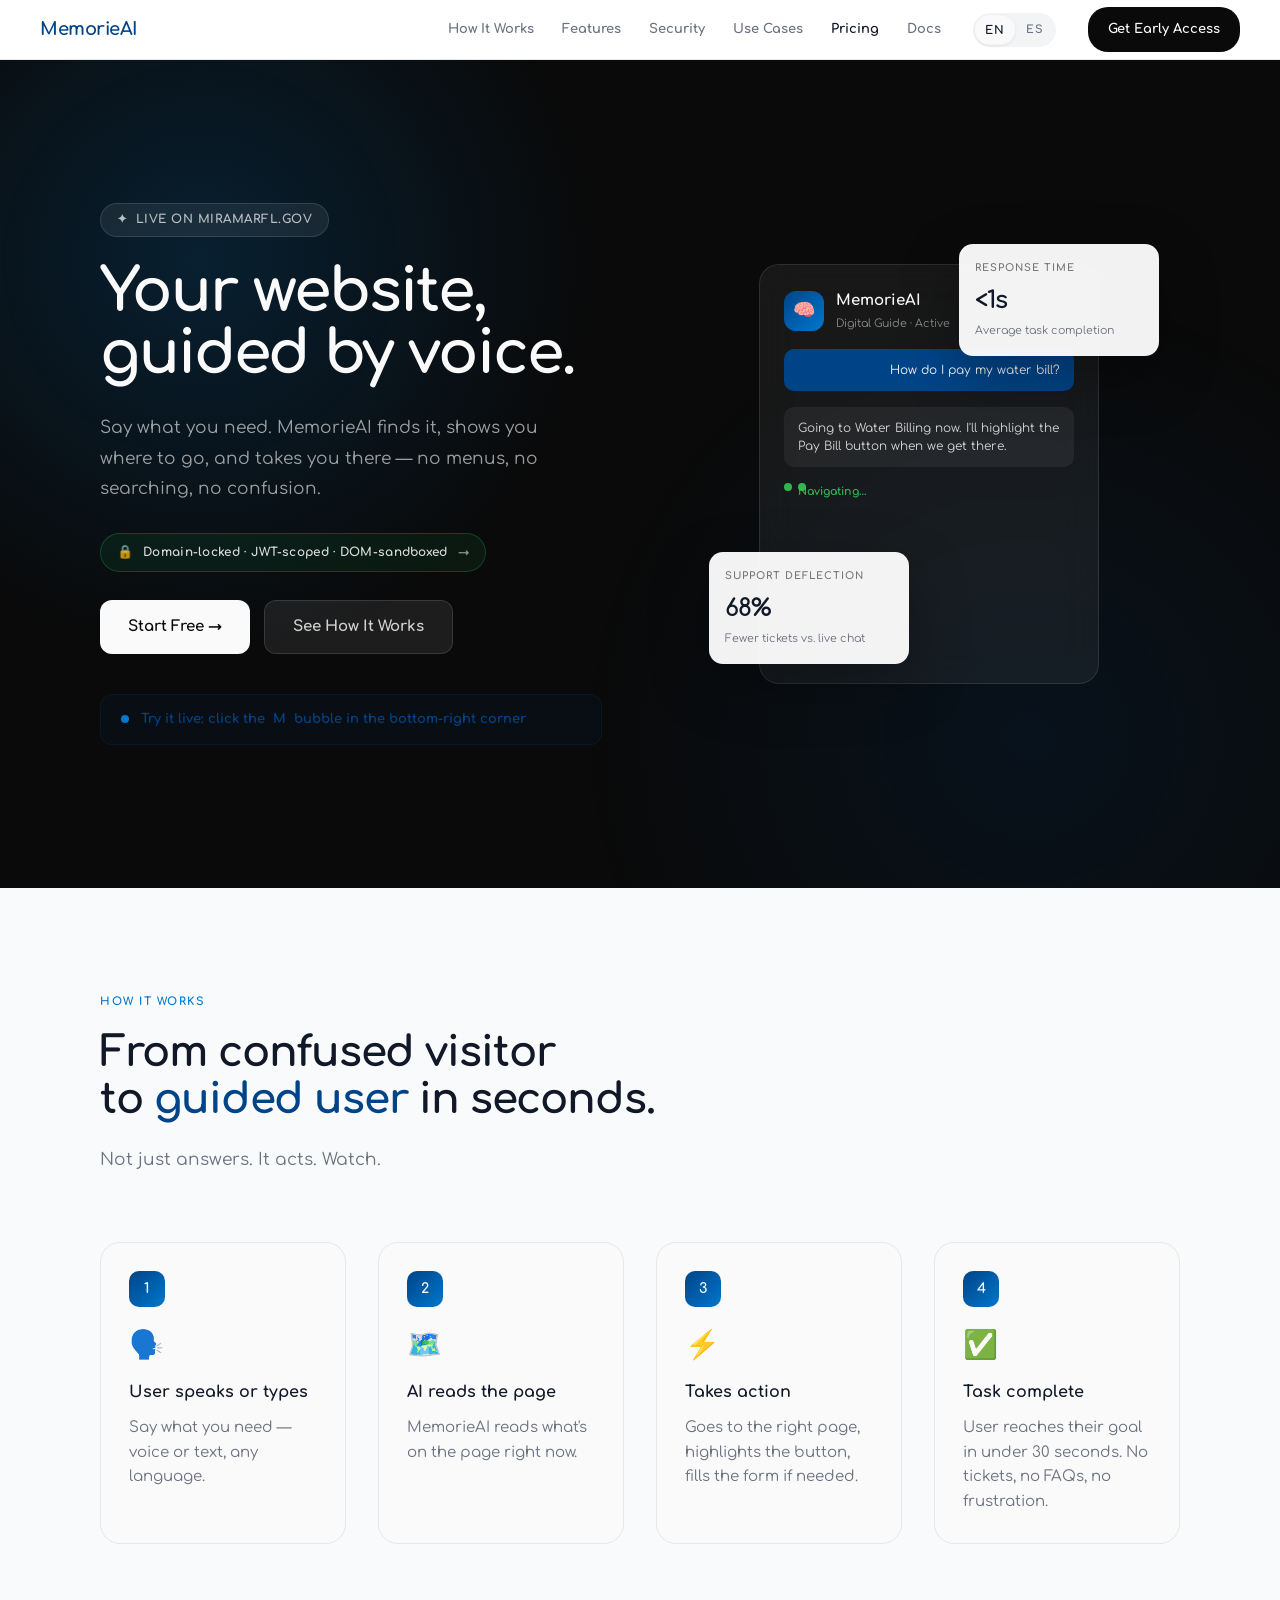
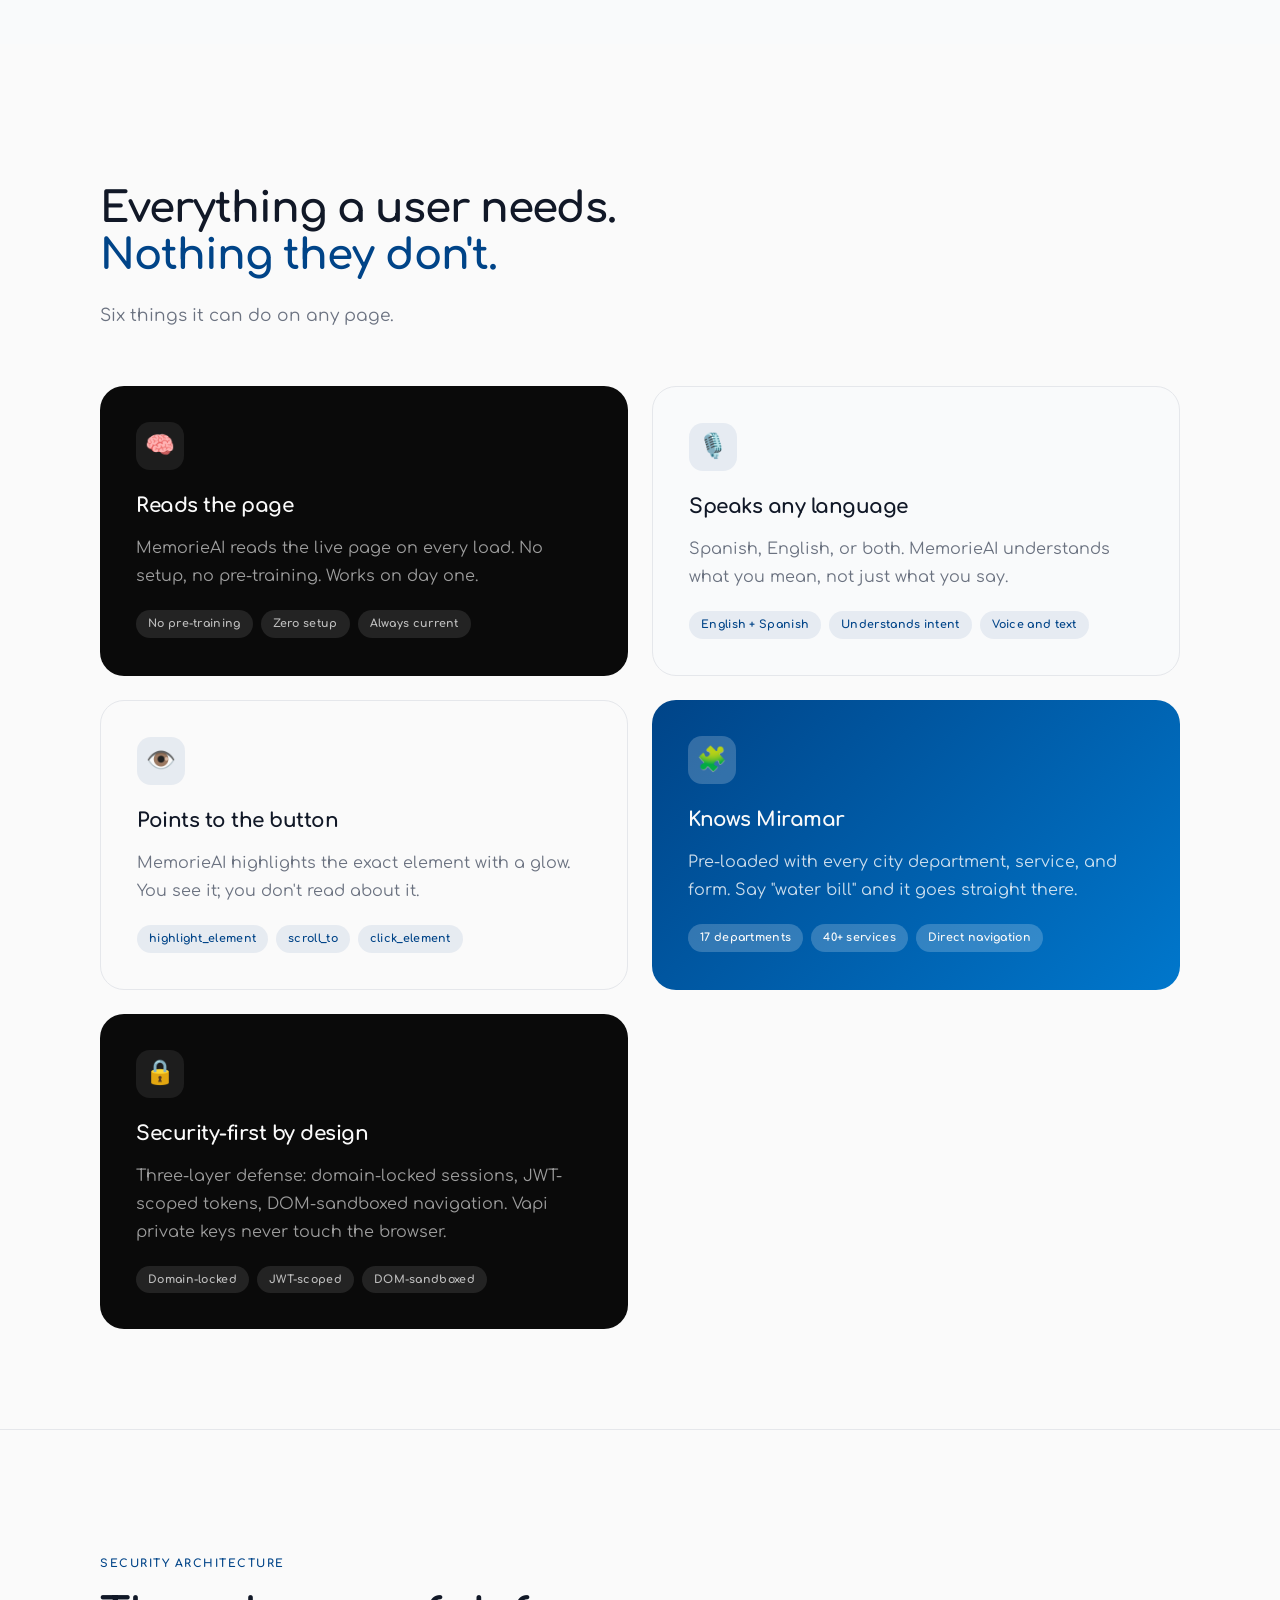
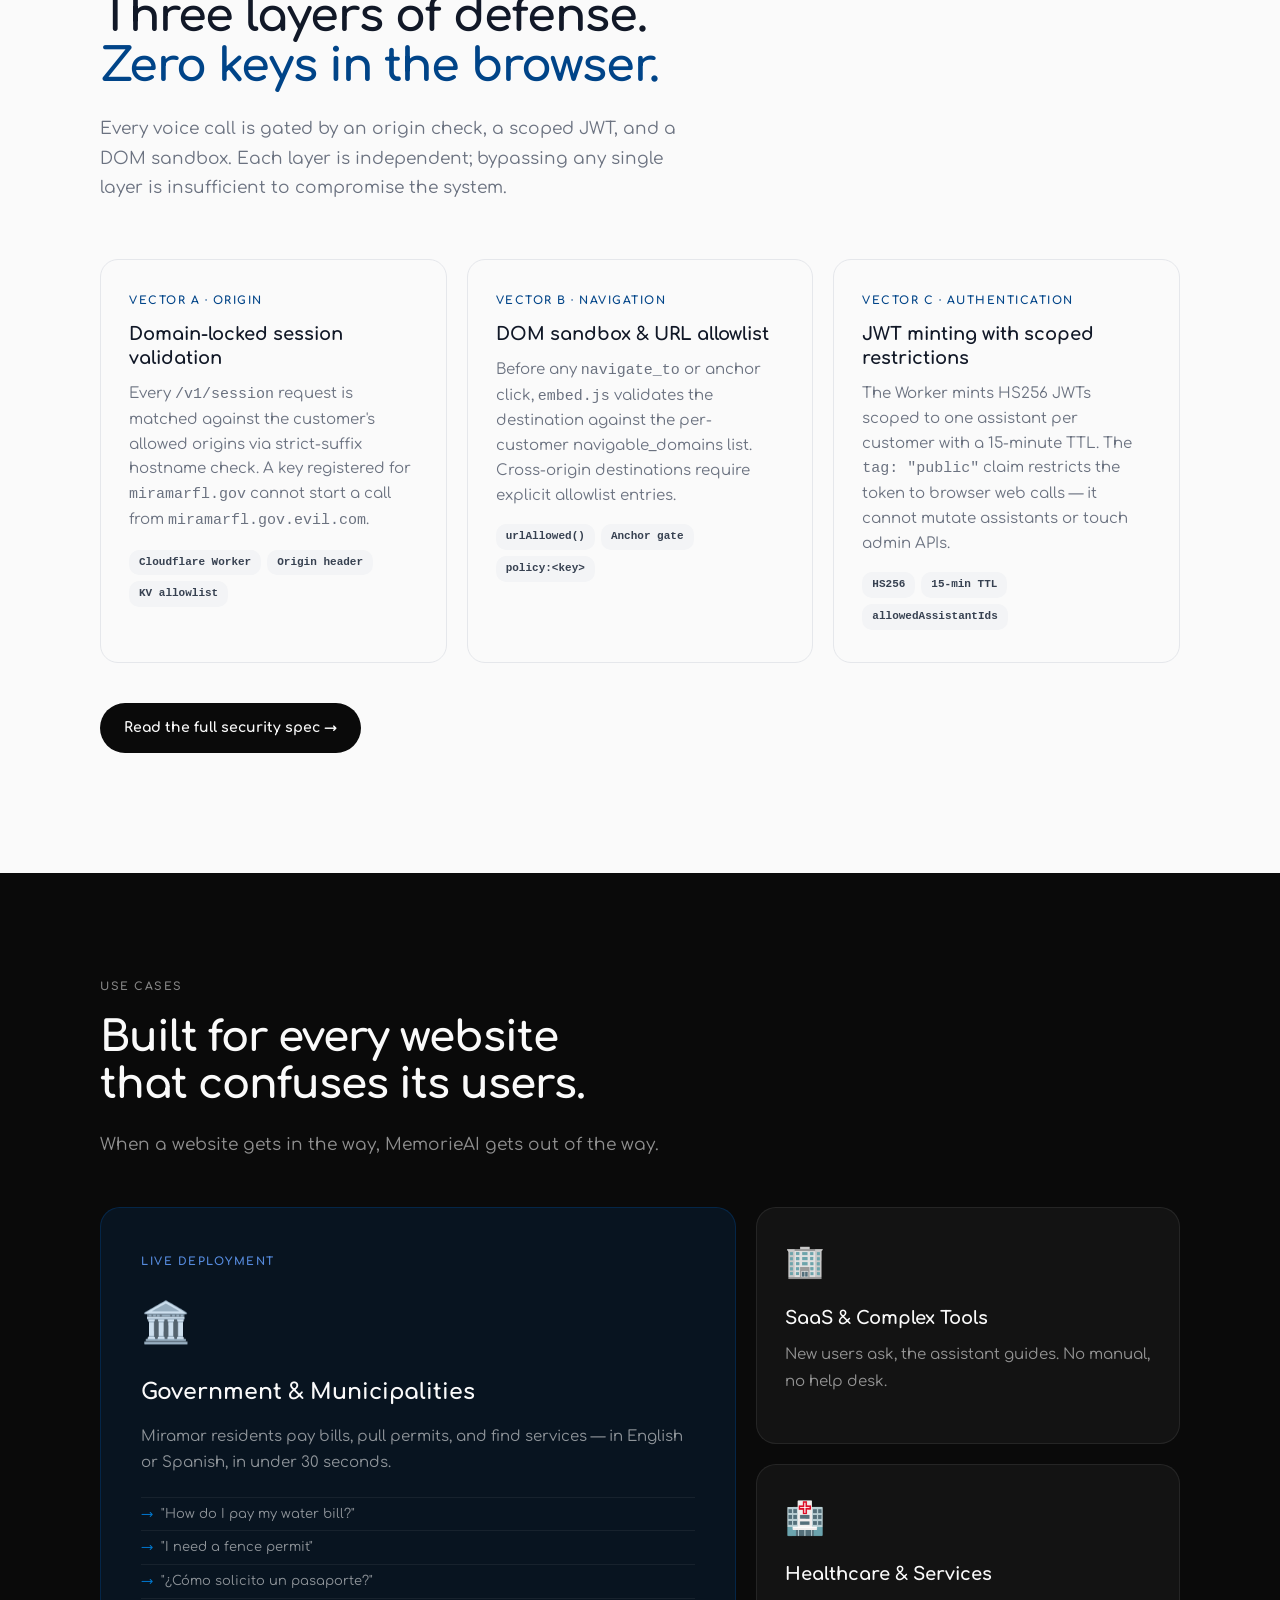
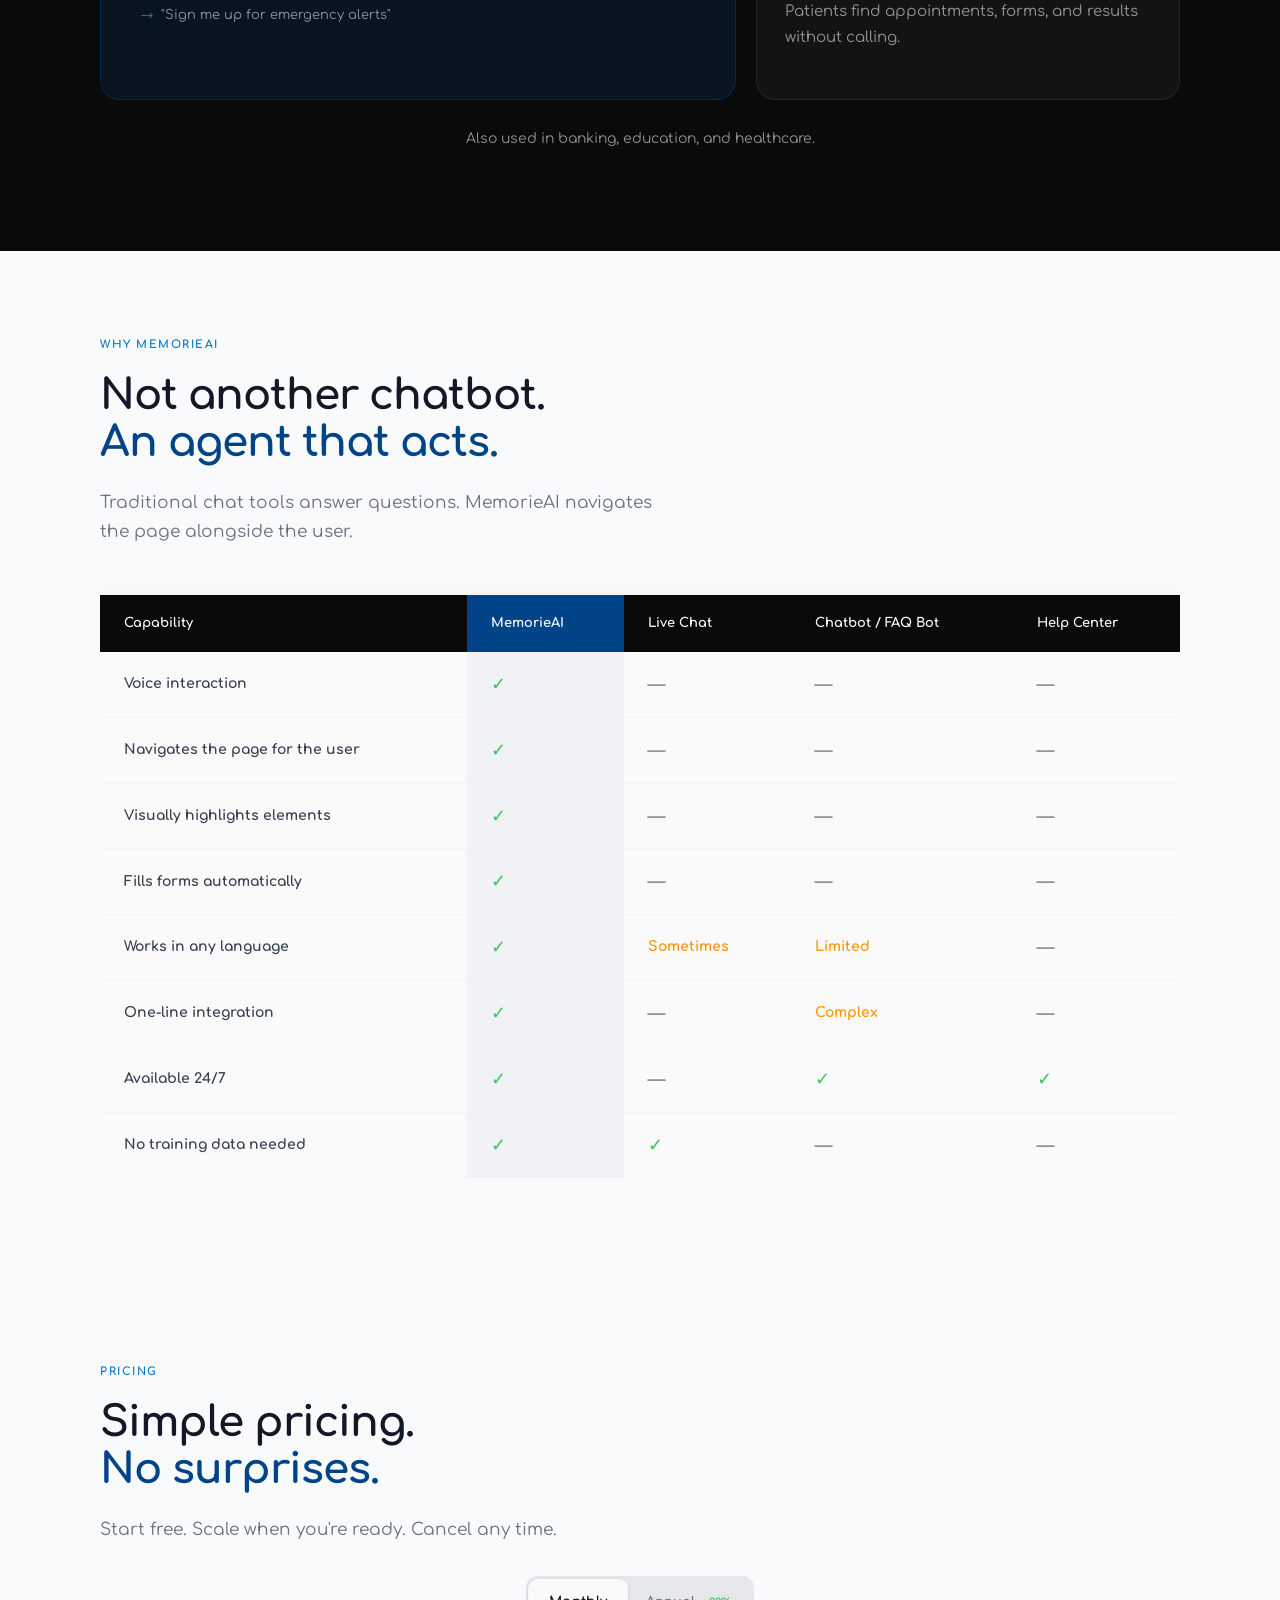
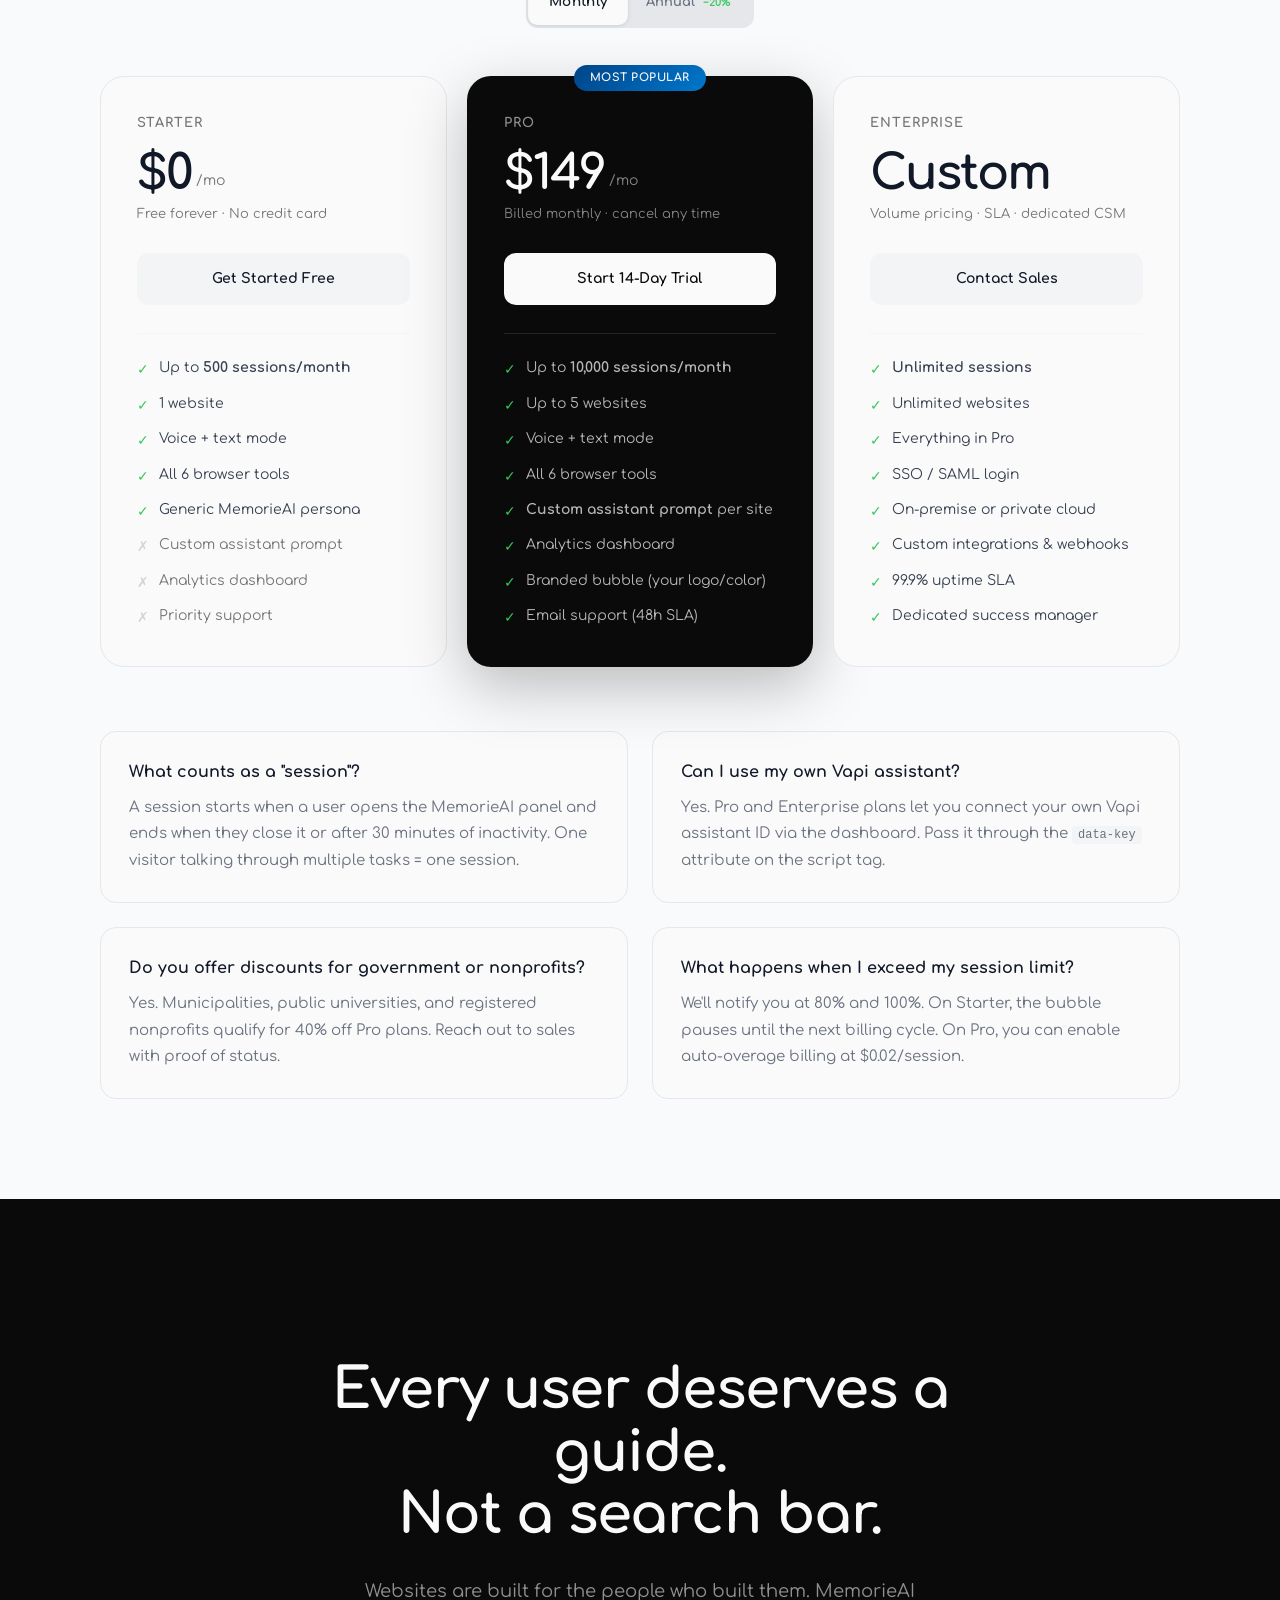
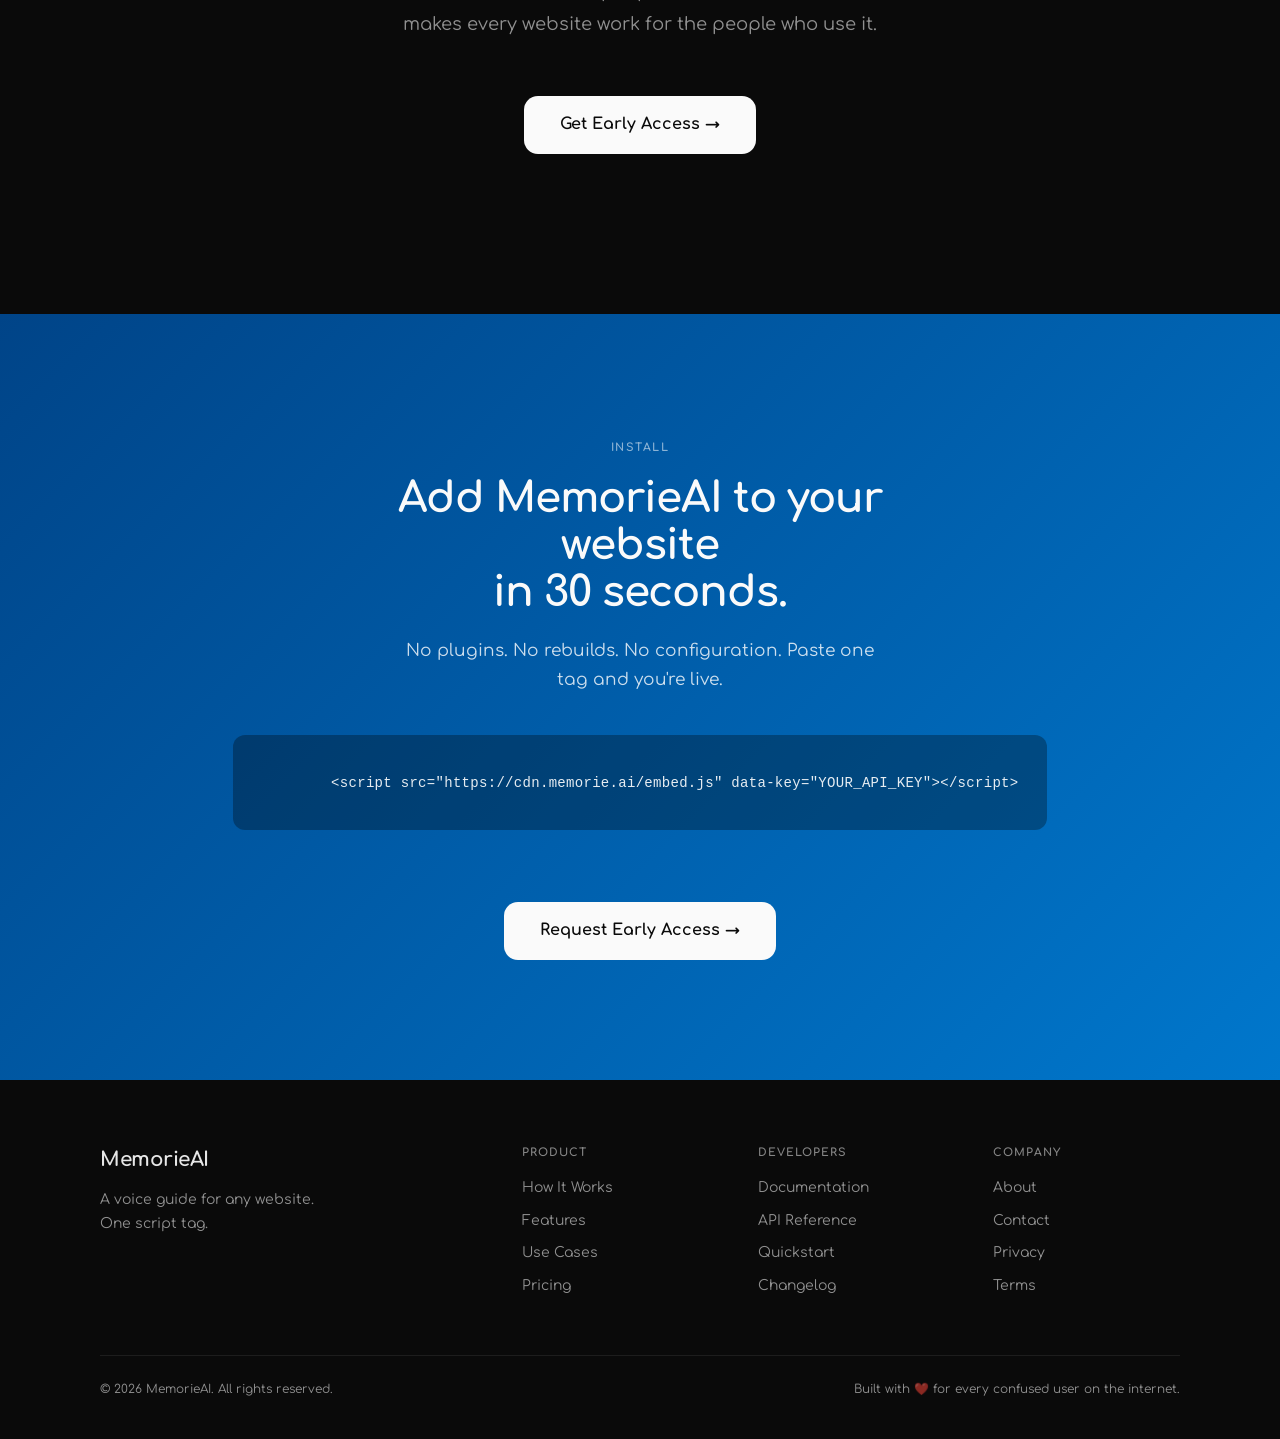
==== commit d9199b84: "docs(security): add Vector A/B/C architecture to docs.html + landing promotion docs.html - New Secur" ====
--- a/index.html
+++ b/index.html
@@ -191,7 +191,59 @@
       font-size: clamp(2.25rem, 5vw, 3.75rem); font-weight: 700; letter-spacing: -0.125rem;
       line-height: 1.04; color: var(--white); margin-bottom: 28px;
     }
-    .hero p { font-size: 1.0625rem; color: rgba(255,255,255,.6); max-width: 480px; line-height: 1.8; margin-bottom: 40px; }
+    .hero p { font-size: 1.0625rem; color: rgba(255,255,255,.6); max-width: 480px; line-height: 1.8; margin-bottom: 28px; }
+
+    .hero-security-strip {
+      display: inline-flex; align-items: center; gap: 10px;
+      background: rgba(34,197,94,.08); border: 1px solid rgba(34,197,94,.25);
+      padding: 8px 16px; border-radius: 100px; font-size: 12px; font-weight: 700;
+      color: rgba(255,255,255,.85); text-decoration: none; margin-bottom: 28px;
+      transition: background .15s, border-color .15s, transform .15s;
+    }
+    .hero-security-strip:hover { background: rgba(34,197,94,.14); border-color: rgba(34,197,94,.45); transform: translateY(-1px); }
+    .hss-icon { font-size: 13px; }
+    .hss-text { letter-spacing: .3px; }
+    .hss-arrow { font-weight: 700; opacity: .65; transition: transform .15s, opacity .15s; }
+    .hero-security-strip:hover .hss-arrow { transform: translateX(2px); opacity: 1; }
+
+    /* Security section */
+    .security-section {
+      padding: 120px 40px; background: var(--white); color: var(--gray-900);
+      border-top: 1px solid var(--gray-200);
+    }
+    .security-section .container { max-width: 1080px; margin: 0 auto; }
+    .security-section .section-label { color: var(--blue-dark); }
+    .security-section h2 {
+      font-size: clamp(1.875rem, 4vw, 2.875rem); font-weight: 700;
+      letter-spacing: -0.0625rem; line-height: 1.1; margin-bottom: 18px;
+    }
+    .security-section .sub {
+      font-size: 1.0625rem; color: var(--gray-500); max-width: 60ch; margin-bottom: 56px; line-height: 1.75;
+    }
+    .security-grid {
+      display: grid; grid-template-columns: repeat(3, 1fr); gap: 20px; margin-bottom: 40px;
+    }
+    .security-card {
+      background: var(--white); border: 1px solid var(--gray-200); border-radius: 18px;
+      padding: 32px 28px; transition: border-color .15s, transform .15s, box-shadow .15s;
+    }
+    .security-card:hover { border-color: var(--blue-dark); transform: translateY(-3px); box-shadow: 0 8px 24px rgba(0,68,136,.08); }
+    .sc-vector { font-size: 11px; font-weight: 700; letter-spacing: 1.5px; text-transform: uppercase; color: var(--blue-dark); margin-bottom: 12px; }
+    .sc-title { font-size: 1.125rem; font-weight: 700; margin-bottom: 12px; line-height: 1.35; }
+    .sc-desc { font-size: 0.9375rem; color: var(--gray-500); line-height: 1.65; }
+    .sc-pills { display: flex; flex-wrap: wrap; gap: 6px; margin-top: 16px; }
+    .sc-pill { font-size: 11px; font-weight: 700; padding: 4px 10px; border-radius: 10px; background: var(--gray-100); color: var(--gray-700); font-family: 'SF Mono', monospace; }
+    .security-cta {
+      display: inline-flex; align-items: center; gap: 8px;
+      padding: 14px 24px; border-radius: 100px; background: var(--black); color: var(--white);
+      font-size: 14px; font-weight: 700; text-decoration: none;
+      transition: background .15s, transform .15s;
+    }
+    .security-cta:hover { background: #222; transform: translateY(-1px); }
+    @media (max-width: 900px) {
+      .security-section { padding: 80px 24px; }
+      .security-grid { grid-template-columns: 1fr; }
+    }
     .hero-actions { display: flex; gap: 14px; flex-wrap: wrap; }
     .btn-primary {
       padding: 14px 28px; border-radius: 12px; font-size: 15px; font-weight: 700;
@@ -842,6 +894,7 @@
     <div class="nav-links">
       <a href="#how-it-works" data-i18n="nav.how">How It Works</a>
       <a href="#features" data-i18n="nav.features">Features</a>
+      <a href="#security" data-i18n="nav.security">Security</a>
       <a href="#use-cases" data-i18n="nav.cases">Use Cases</a>
       <a href="#pricing" data-i18n="nav.pricing">Pricing</a>
       <a href="docs.html" data-i18n="nav.docs">Docs</a>
@@ -884,6 +937,11 @@
         <div class="hero-badge" data-i18n="hero.badge"><span class="badge-star">✦</span> Live on miramarfl.gov</div>
         <h1 data-i18n="hero.h1">Your website,<br><span class="grad-text">guided by voice.</span></h1>
         <p data-i18n="hero.p">Say what you need. MemorieAI finds it, shows you where to go, and takes you there — no menus, no searching, no confusion.</p>
+        <a class="hero-security-strip" href="#security">
+          <span class="hss-icon">🔒</span>
+          <span class="hss-text" data-i18n="hero.security">Domain-locked · JWT-scoped · DOM-sandboxed</span>
+          <span class="hss-arrow">→</span>
+        </a>
         <div class="hero-actions">
           <a class="btn-primary" href="#cta" data-i18n="hero.cta1">Start Free →</a>
           <a class="btn-ghost" href="#how-it-works" data-i18n="hero.cta2">See How It Works</a>
@@ -1005,7 +1063,59 @@
             <span class="feat-pill" data-i18n="feat.4.p3">Direct navigation</span>
           </div>
         </div>
+        <div class="feature-card dark">
+          <div class="feat-icon">🔒</div>
+          <div class="feat-title" data-i18n="feat.5.title">Security-first by design</div>
+          <div class="feat-desc" data-i18n="feat.5.desc">Three-layer defense: domain-locked sessions, JWT-scoped tokens, DOM-sandboxed navigation. Vapi private keys never touch the browser.</div>
+          <div class="feat-pills">
+            <span class="feat-pill" data-i18n="feat.5.p1">Domain-locked</span>
+            <span class="feat-pill" data-i18n="feat.5.p2">JWT-scoped</span>
+            <span class="feat-pill" data-i18n="feat.5.p3">DOM-sandboxed</span>
+          </div>
+        </div>
       </div>
+    </div>
+  </section>
+
+  <!-- ── Security Architecture ─────────────────────────────────────────────── -->
+  <section class="security-section" id="security">
+    <div class="container">
+      <div class="section-label" data-i18n="sec.label">Security Architecture</div>
+      <h2 data-i18n="sec.h2">Three layers of defense.<br><span class="grad-text">Zero keys in the browser.</span></h2>
+      <p class="sub" data-i18n="sec.sub">Every voice call is gated by an origin check, a scoped JWT, and a DOM sandbox. Each layer is independent; bypassing any single layer is insufficient to compromise the system.</p>
+      <div class="security-grid">
+        <div class="security-card">
+          <div class="sc-vector" data-i18n="sec.va.label">Vector A · Origin</div>
+          <div class="sc-title" data-i18n="sec.va.title">Domain-locked session validation</div>
+          <div class="sc-desc" data-i18n="sec.va.desc">Every <code>/v1/session</code> request is matched against the customer's allowed origins via strict-suffix hostname check. A key registered for <code>miramarfl.gov</code> cannot start a call from <code>miramarfl.gov.evil.com</code>.</div>
+          <div class="sc-pills">
+            <span class="sc-pill">Cloudflare Worker</span>
+            <span class="sc-pill">Origin header</span>
+            <span class="sc-pill">KV allowlist</span>
+          </div>
+        </div>
+        <div class="security-card">
+          <div class="sc-vector" data-i18n="sec.vb.label">Vector B · Navigation</div>
+          <div class="sc-title" data-i18n="sec.vb.title">DOM sandbox &amp; URL allowlist</div>
+          <div class="sc-desc" data-i18n="sec.vb.desc">Before any <code>navigate_to</code> or anchor click, <code>embed.js</code> validates the destination against the per-customer navigable_domains list. Cross-origin destinations require explicit allowlist entries.</div>
+          <div class="sc-pills">
+            <span class="sc-pill">urlAllowed()</span>
+            <span class="sc-pill">Anchor gate</span>
+            <span class="sc-pill">policy:&lt;key&gt;</span>
+          </div>
+        </div>
+        <div class="security-card">
+          <div class="sc-vector" data-i18n="sec.vc.label">Vector C · Authentication</div>
+          <div class="sc-title" data-i18n="sec.vc.title">JWT minting with scoped restrictions</div>
+          <div class="sc-desc" data-i18n="sec.vc.desc">The Worker mints HS256 JWTs scoped to one assistant per customer with a 15-minute TTL. The <code>tag: "public"</code> claim restricts the token to browser web calls — it cannot mutate assistants or touch admin APIs.</div>
+          <div class="sc-pills">
+            <span class="sc-pill">HS256</span>
+            <span class="sc-pill">15-min TTL</span>
+            <span class="sc-pill">allowedAssistantIds</span>
+          </div>
+        </div>
+      </div>
+      <a class="security-cta" href="docs.html#security" data-i18n="sec.cta">Read the full security spec →</a>
     </div>
   </section>
 
@@ -1296,7 +1406,24 @@
       var T = {
         en: {
           'skip':'Skip to content','nav.how':'How It Works','nav.features':'Features',
-          'nav.cases':'Use Cases','nav.pricing':'Pricing','nav.docs':'Docs',
+          'nav.cases':'Use Cases','nav.pricing':'Pricing','nav.docs':'Docs','nav.security':'Security',
+          'hero.security':'Domain-locked · JWT-scoped · DOM-sandboxed',
+          'feat.5.title':'Security-first by design',
+          'feat.5.desc':'Three-layer defense: domain-locked sessions, JWT-scoped tokens, DOM-sandboxed navigation. Vapi private keys never touch the browser.',
+          'feat.5.p1':'Domain-locked','feat.5.p2':'JWT-scoped','feat.5.p3':'DOM-sandboxed',
+          'sec.label':'Security Architecture',
+          'sec.h2':'Three layers of defense.<br><span class="grad-text">Zero keys in the browser.</span>',
+          'sec.sub':'Every voice call is gated by an origin check, a scoped JWT, and a DOM sandbox. Each layer is independent; bypassing any single layer is insufficient to compromise the system.',
+          'sec.va.label':'Vector A · Origin',
+          'sec.va.title':'Domain-locked session validation',
+          'sec.va.desc':'Every <code>/v1/session</code> request is matched against the customer\'s allowed origins via strict-suffix hostname check. A key registered for <code>miramarfl.gov</code> cannot start a call from <code>miramarfl.gov.evil.com</code>.',
+          'sec.vb.label':'Vector B · Navigation',
+          'sec.vb.title':'DOM sandbox &amp; URL allowlist',
+          'sec.vb.desc':'Before any <code>navigate_to</code> or anchor click, <code>embed.js</code> validates the destination against the per-customer navigable_domains list. Cross-origin destinations require explicit allowlist entries.',
+          'sec.vc.label':'Vector C · Authentication',
+          'sec.vc.title':'JWT minting with scoped restrictions',
+          'sec.vc.desc':'The Worker mints HS256 JWTs scoped to one assistant per customer with a 15-minute TTL. The <code>tag: "public"</code> claim restricts the token to browser web calls — it cannot mutate assistants or touch admin APIs.',
+          'sec.cta':'Read the full security spec →',
           'nav.cta':'Get Early Access',
           'hero.badge':'<span class="badge-star">✦</span> Live on miramarfl.gov',
           'hero.h1':'Your website,<br><span class="grad-text">guided by voice.</span>',
@@ -1406,7 +1533,24 @@
         },
         es: {
           'skip':'Ir al contenido','nav.how':'Cómo Funciona','nav.features':'Funciones',
-          'nav.cases':'Casos de Uso','nav.pricing':'Precios','nav.docs':'Docs',
+          'nav.cases':'Casos de Uso','nav.pricing':'Precios','nav.docs':'Docs','nav.security':'Seguridad',
+          'hero.security':'Bloqueado por dominio · JWT restringido · DOM sandboxed',
+          'feat.5.title':'Seguridad desde el diseño',
+          'feat.5.desc':'Defensa de tres capas: sesiones bloqueadas por dominio, tokens JWT restringidos, navegación con DOM sandboxed. Las llaves privadas de Vapi nunca tocan el navegador.',
+          'feat.5.p1':'Domain-locked','feat.5.p2':'JWT restringido','feat.5.p3':'DOM sandboxed',
+          'sec.label':'Arquitectura de Seguridad',
+          'sec.h2':'Tres capas de defensa.<br><span class="grad-text">Cero llaves en el navegador.</span>',
+          'sec.sub':'Cada llamada de voz pasa por una verificación de origen, un JWT restringido, y un sandbox de DOM. Cada capa es independiente; saltarse una sola capa es insuficiente para comprometer el sistema.',
+          'sec.va.label':'Vector A · Origen',
+          'sec.va.title':'Validación de sesión bloqueada por dominio',
+          'sec.va.desc':'Cada petición a <code>/v1/session</code> se compara contra los orígenes permitidos del cliente via strict-suffix de hostname. Una llave registrada para <code>miramarfl.gov</code> no puede iniciar una llamada desde <code>miramarfl.gov.evil.com</code>.',
+          'sec.vb.label':'Vector B · Navegación',
+          'sec.vb.title':'Sandbox de DOM y allowlist de URLs',
+          'sec.vb.desc':'Antes de cualquier <code>navigate_to</code> o clic en anchor, <code>embed.js</code> valida el destino contra la lista navigable_domains por cliente. Los destinos cross-origin requieren entradas explícitas en la allowlist.',
+          'sec.vc.label':'Vector C · Autenticación',
+          'sec.vc.title':'Emisión de JWT con restricciones',
+          'sec.vc.desc':'El Worker firma JWTs HS256 restringidos a un assistant por cliente con TTL de 15 minutos. El claim <code>tag: "public"</code> limita el token a llamadas web del navegador — no puede mutar assistants ni tocar APIs de admin.',
+          'sec.cta':'Lee la especificación completa de seguridad →',
           'nav.cta':'Acceso Anticipado',
           'hero.badge':'<span class="badge-star">✦</span> En vivo en miramarfl.gov',
           'hero.h1':'Tu sitio web,<br><span class="grad-text">guiado por voz.</span>',
